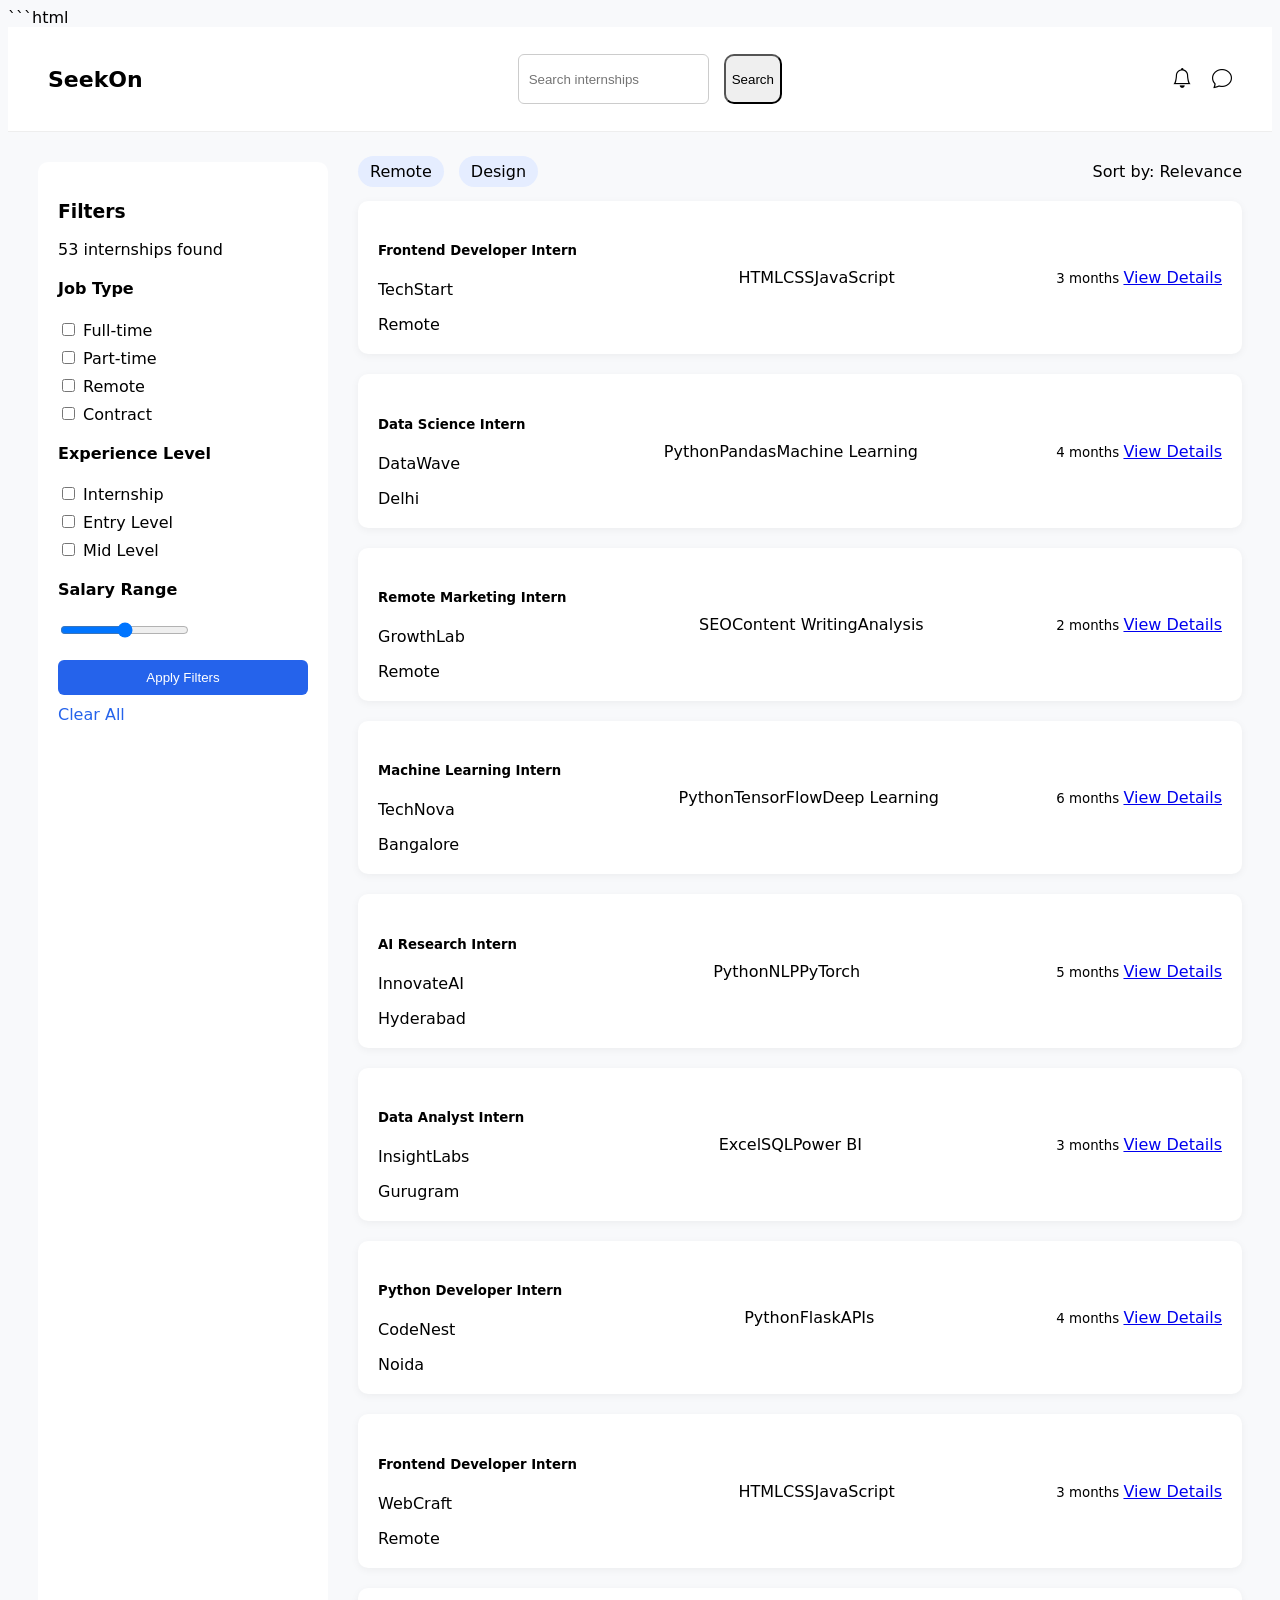
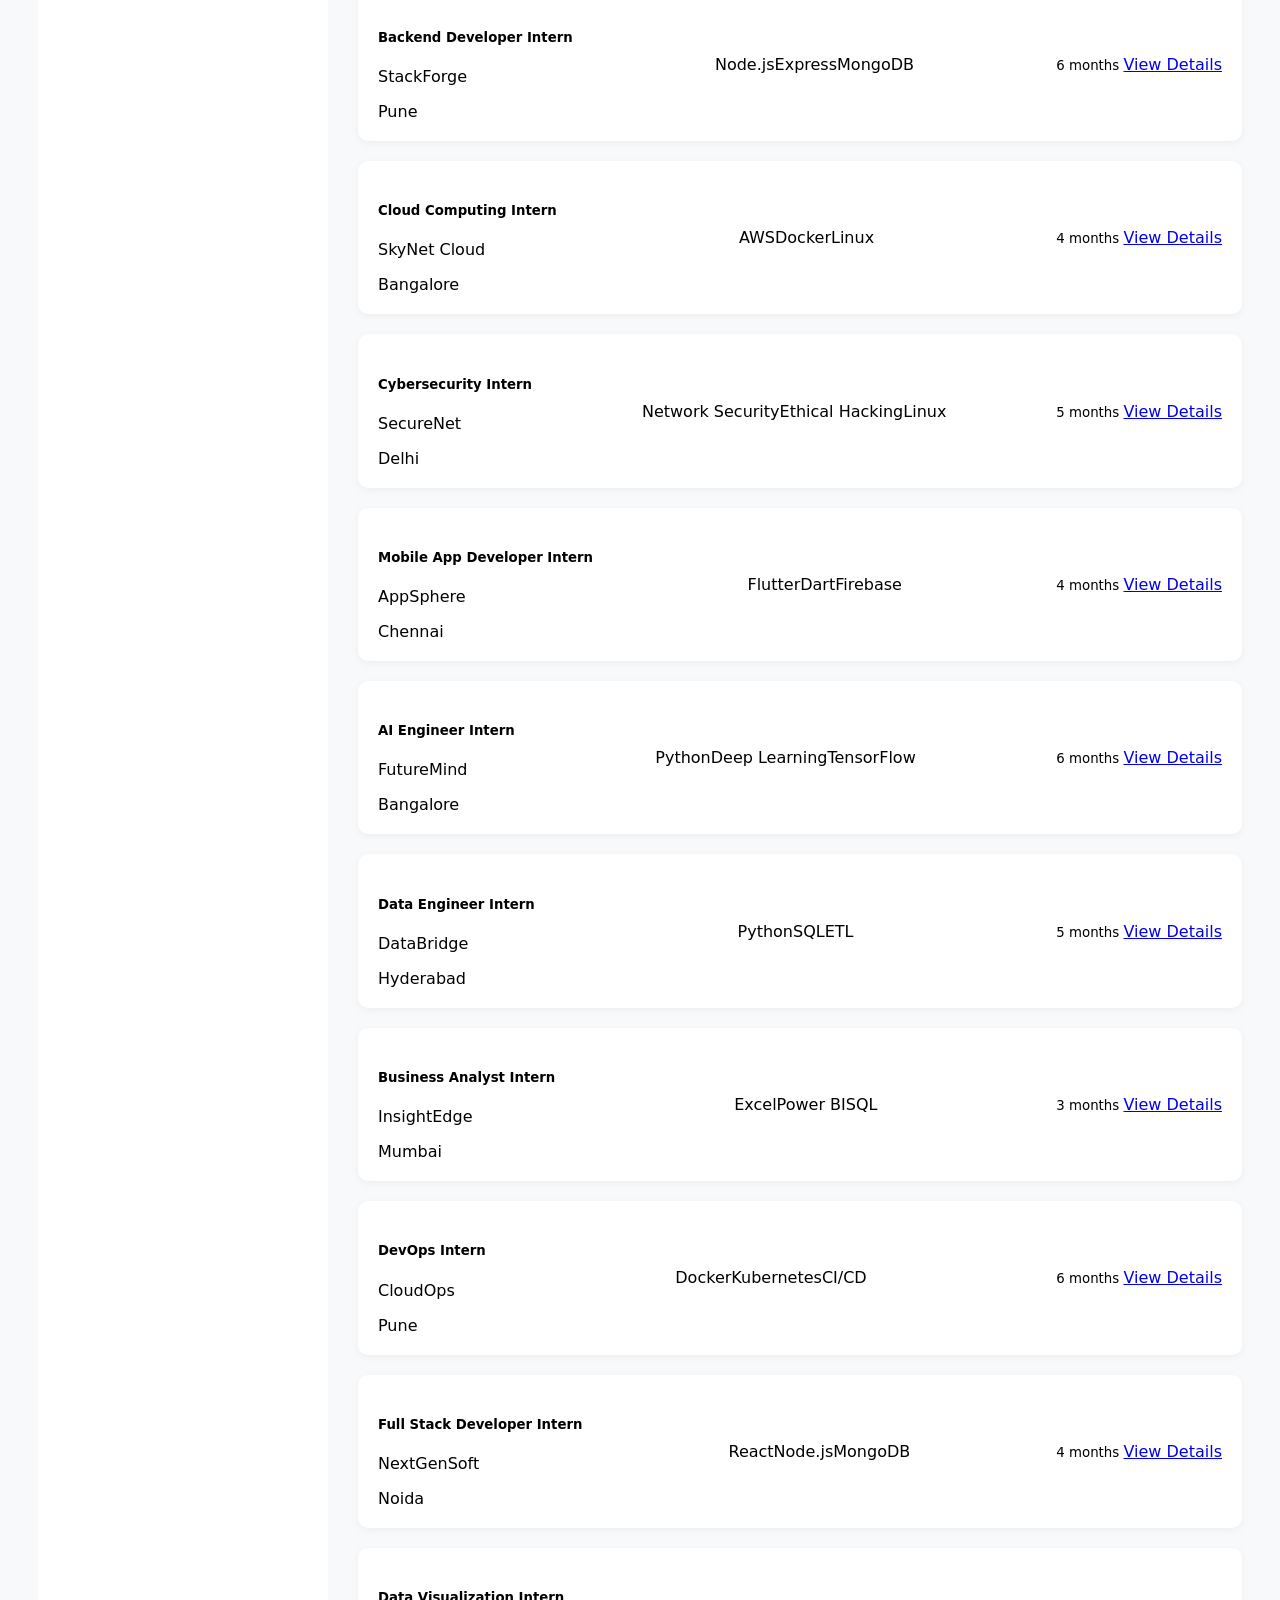
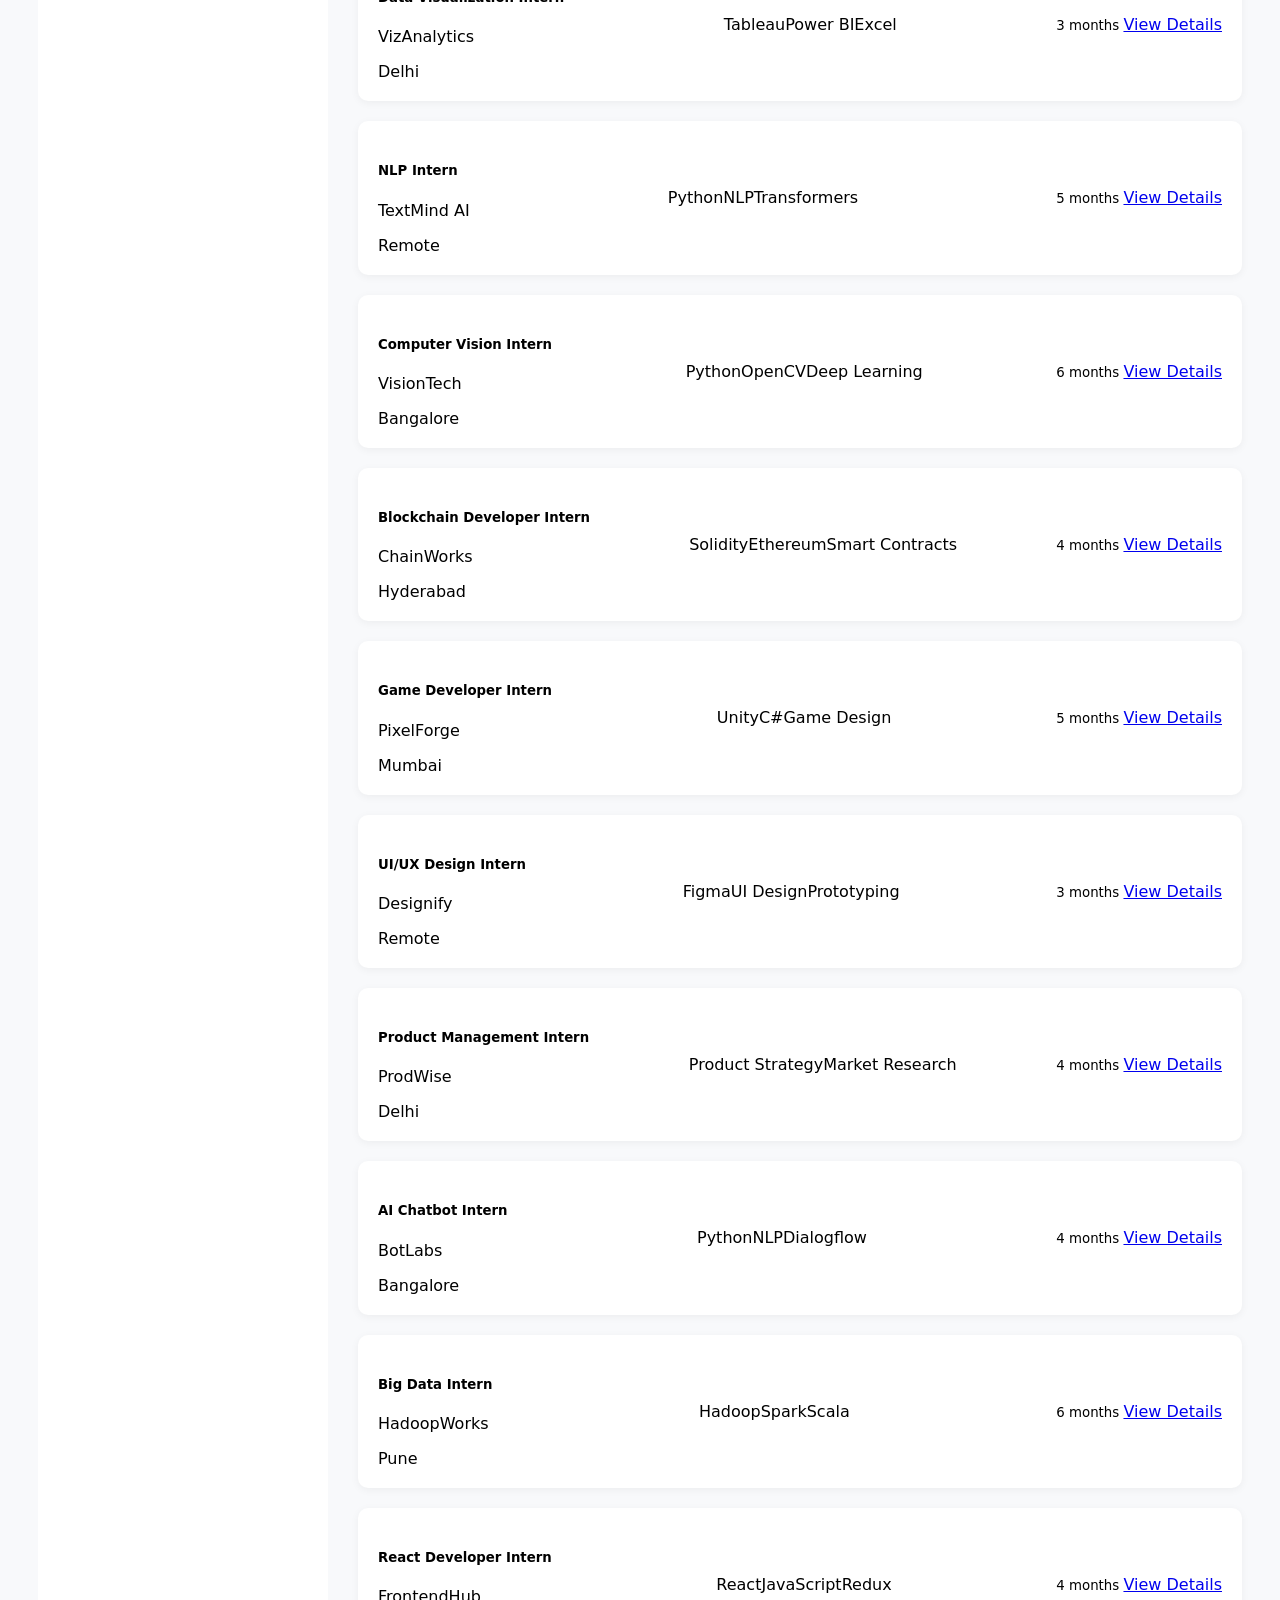
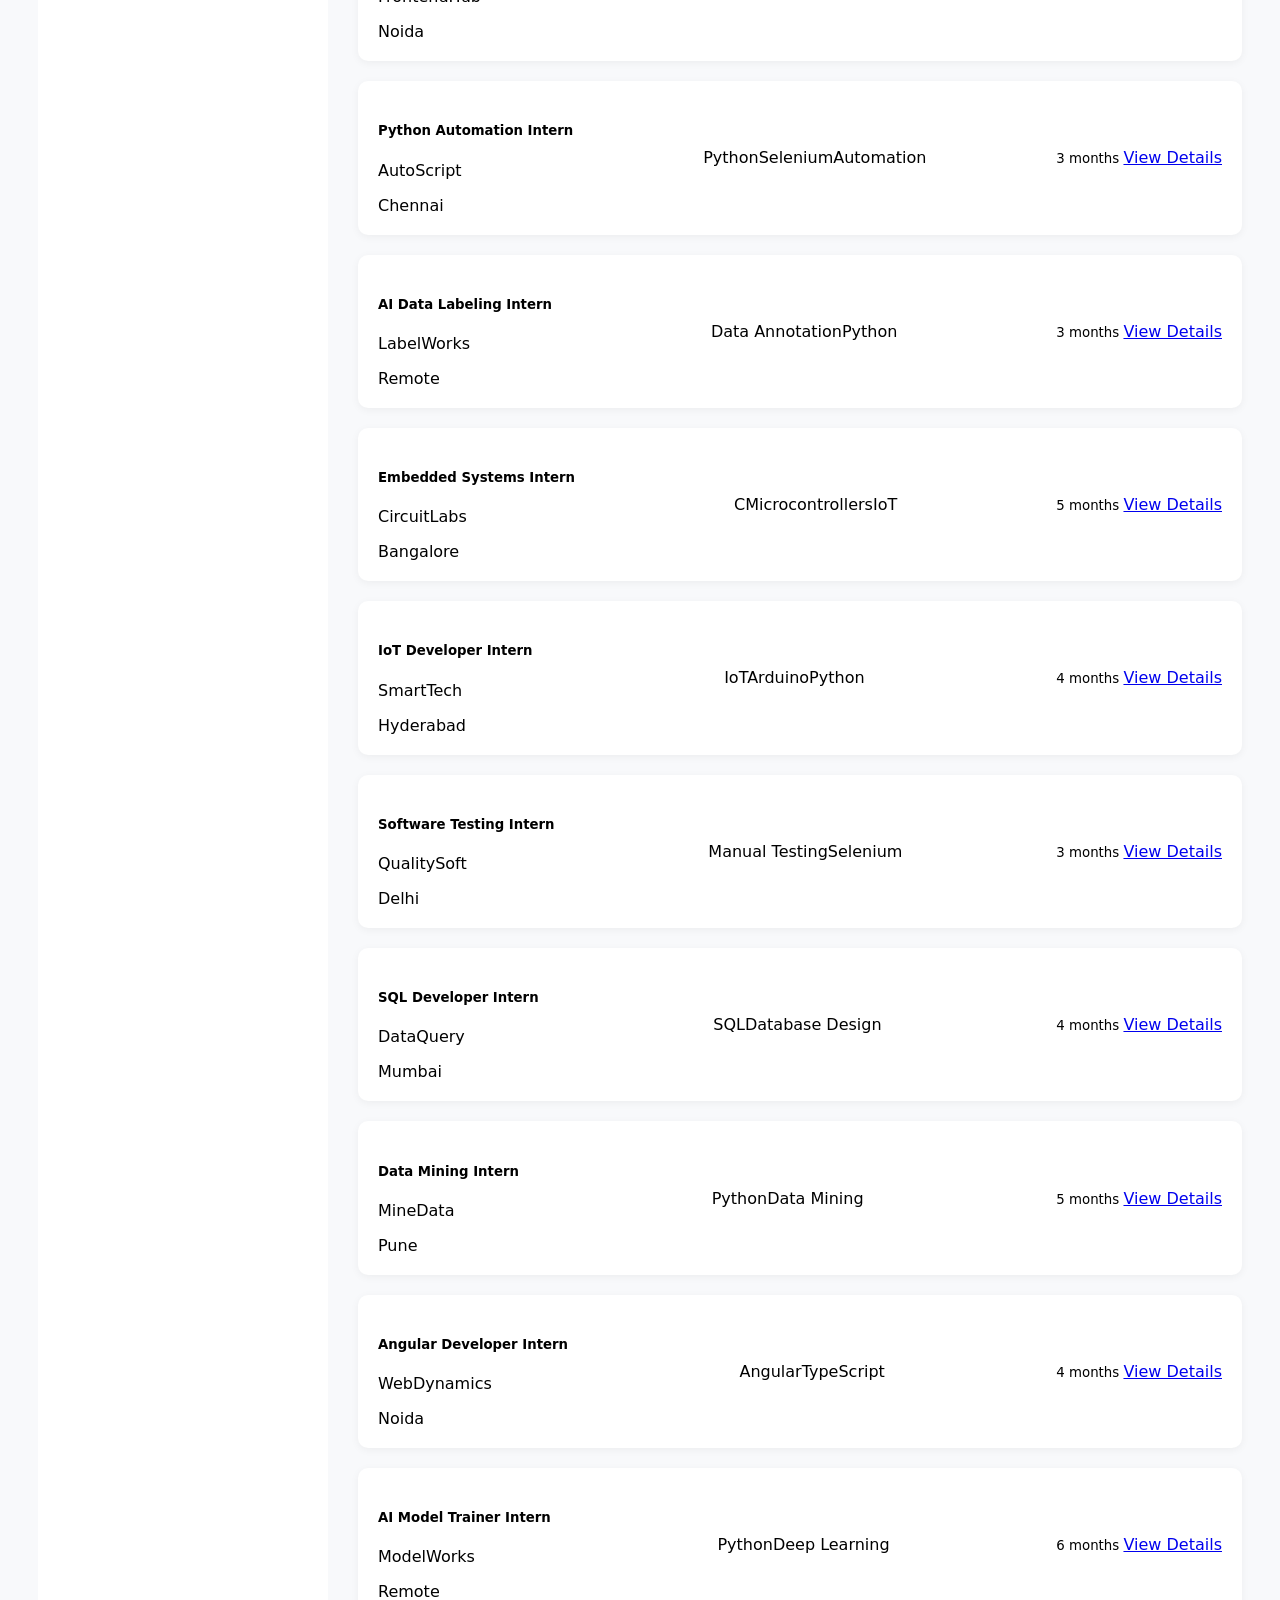
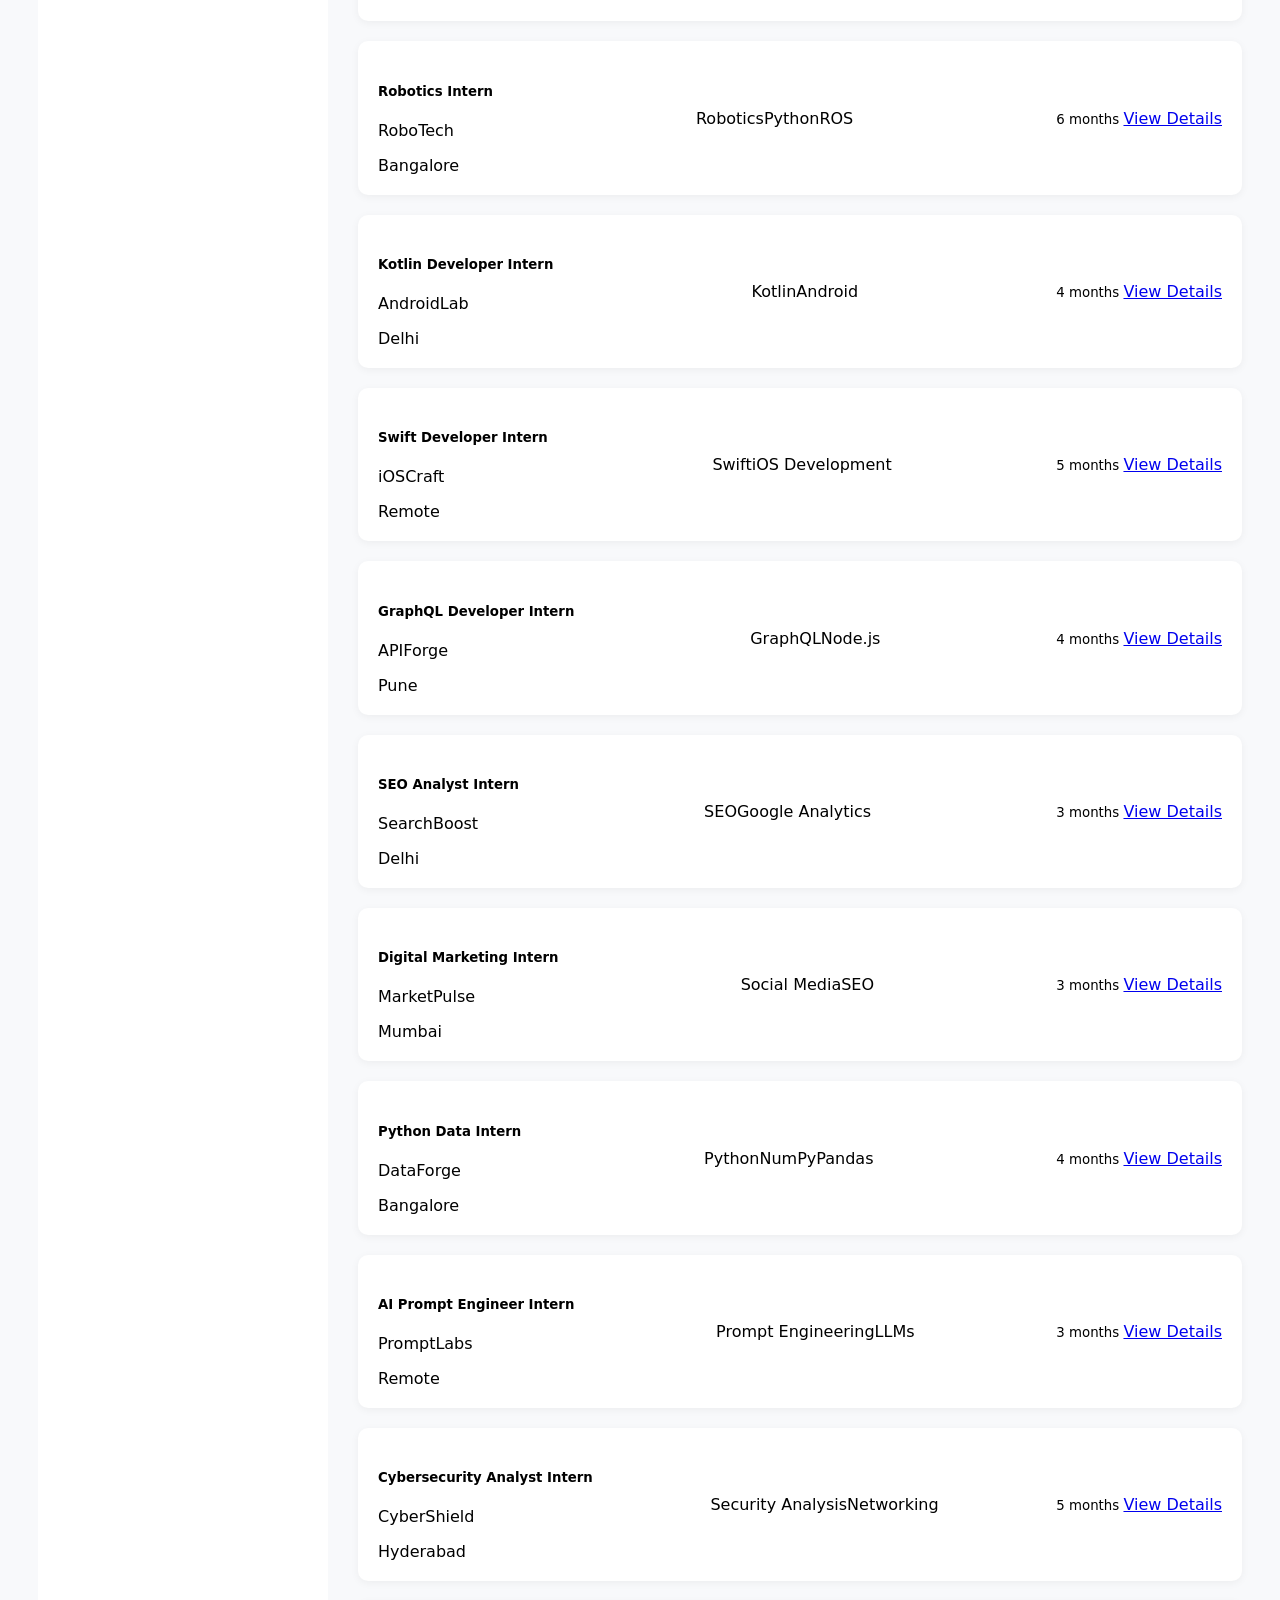
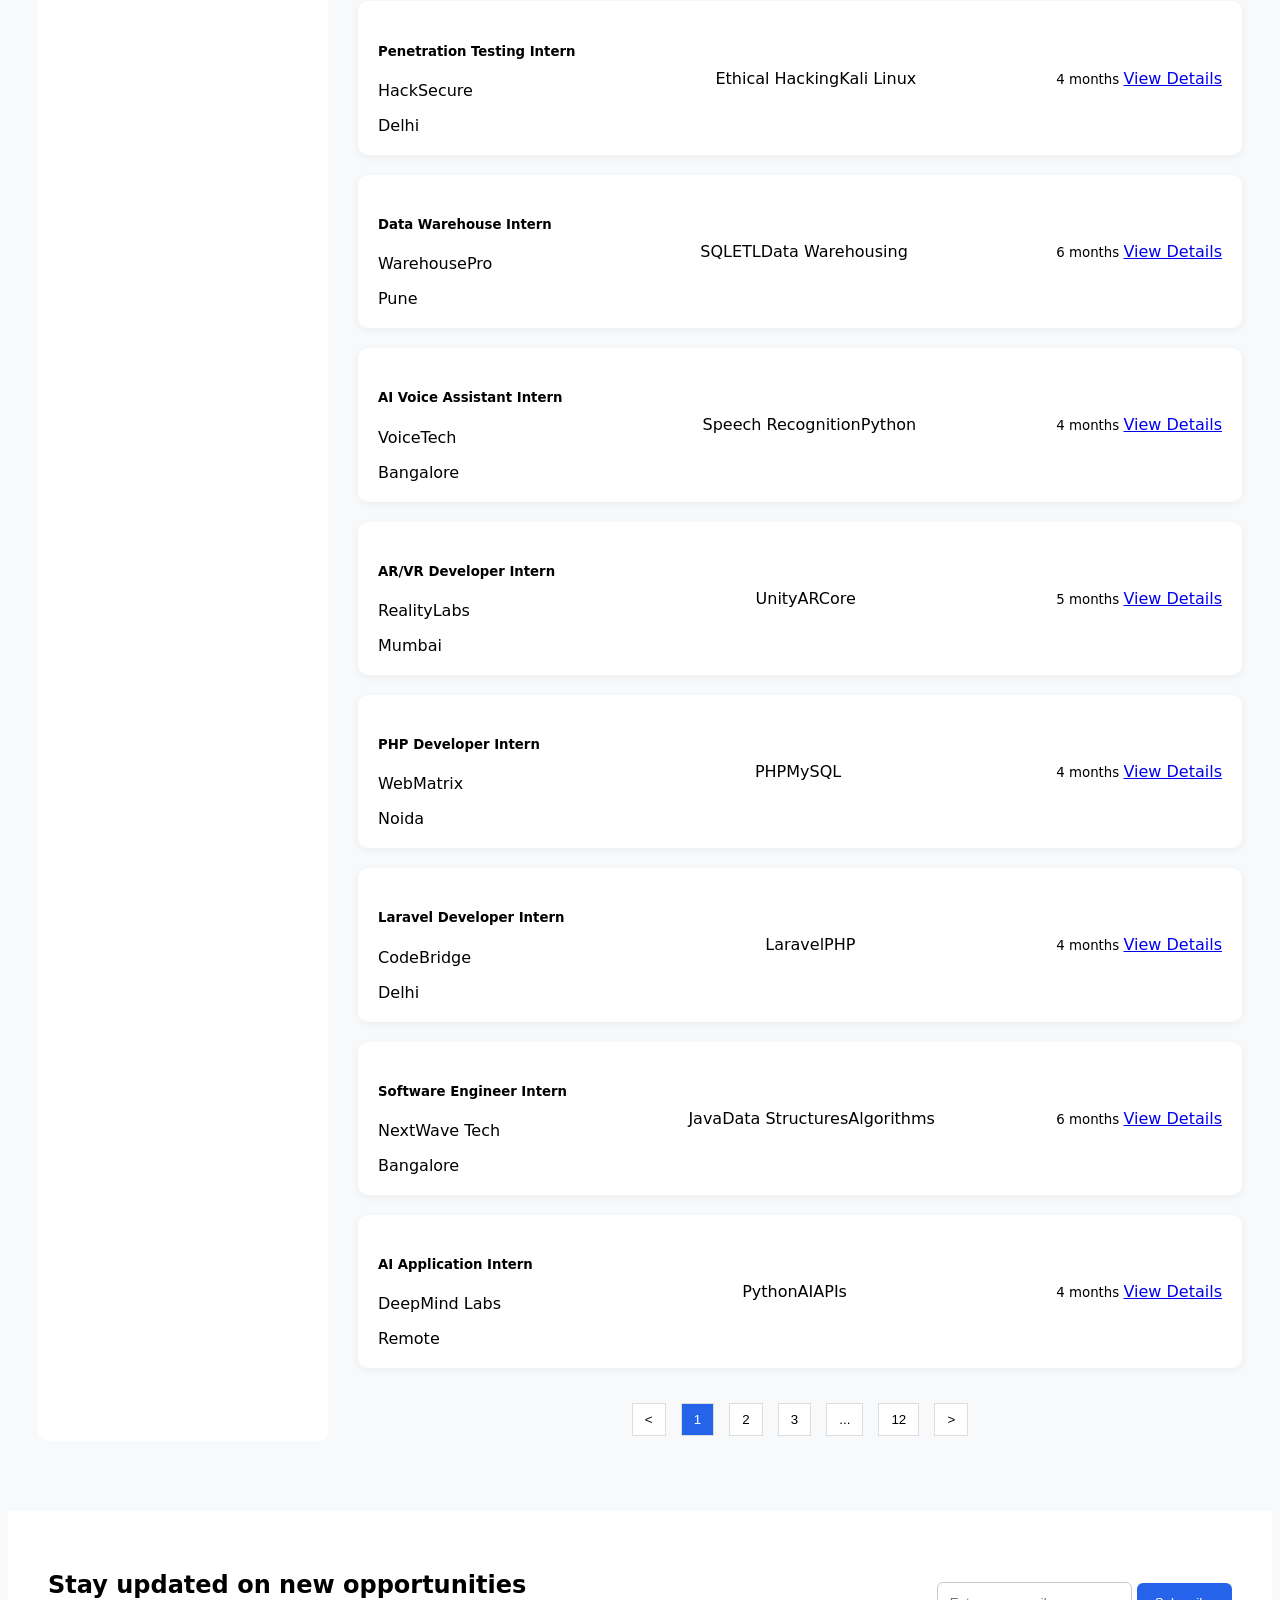
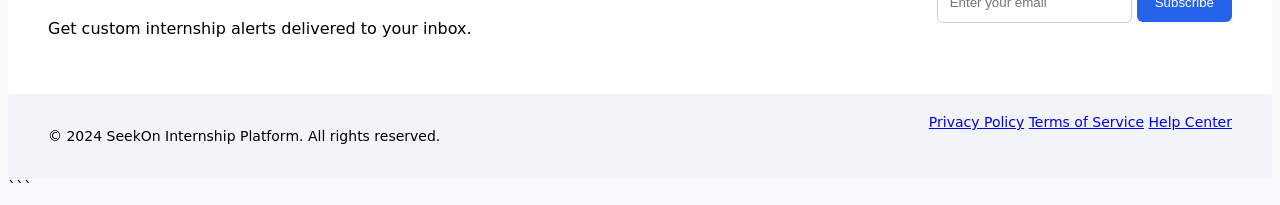
==== explore-internships.html @ 71d5d776 "update updated" ====
```html
<!DOCTYPE html>
<html lang="en">

<head>

<meta charset="UTF-8">
<meta name="viewport" content="width=device-width, initial-scale=1.0">

<title>Explore Internships | SeekOn</title>

<link rel="stylesheet" href="css/style.css">

<link href="https://cdn.jsdelivr.net/npm/bootstrap-icons/font/bootstrap-icons.css" rel="stylesheet">

</head>


<body>


<!-- NAVBAR -->

<header class="navbar">

<div class="logo">
SeekOn
</div>

<div class="search-bar">

<input id="searchInput" type="text" placeholder="Search internships">

<button id="searchBtn">Search</button>

</div>

<div class="nav-icons">

<i class="bi bi-bell"></i>
<i class="bi bi-chat"></i>

</div>

</header>



<!-- MAIN LAYOUT -->

<section class="main-container">


<!-- LEFT FILTERS -->

<aside class="filters">

<h3>Filters</h3>

<p id="resultCount">0 internships found</p>


<h4>Job Type</h4>

<label><input type="checkbox"> Full-time</label>
<label><input type="checkbox"> Part-time</label>
<label><input type="checkbox"> Remote</label>
<label><input type="checkbox"> Contract</label>


<h4>Experience Level</h4>

<label><input type="checkbox"> Internship</label>
<label><input type="checkbox"> Entry Level</label>
<label><input type="checkbox"> Mid Level</label>


<h4>Salary Range</h4>

<input type="range">

<button class="apply-filter">Apply Filters</button>

<p class="clear">Clear All</p>

</aside>



<!-- RIGHT CONTENT -->

<div class="results-section">


<!-- SORT BAR -->

<div class="sort-bar">

<div>

<span class="tag">Remote</span>
<span class="tag">Design</span>

</div>

<div class="sort">

Sort by: Relevance

</div>

</div>



<!-- INTERNSHIP CARDS WILL RENDER HERE -->

<div id="internshipContainer" class="row g-3">

<!-- JS will insert internship cards here -->

</div>



<!-- PAGINATION -->

<div class="pagination">

<button><</button>

<button class="active">1</button>
<button>2</button>
<button>3</button>

<button>...</button>

<button>12</button>

<button>></button>

</div>


</div>

</section>



<!-- SUBSCRIBE SECTION -->

<section class="subscribe">

<div class="subscribe-text">

<h2>Stay updated on new opportunities</h2>

<p>Get custom internship alerts delivered to your inbox.</p>

</div>

<div class="subscribe-form">

<input type="email" placeholder="Enter your email">

<button>Subscribe</button>

</div>

</section>



<!-- FOOTER -->

<footer>

<p>© 2024 SeekOn Internship Platform. All rights reserved.</p>

<div class="footer-links">

<a href="#">Privacy Policy</a>
<a href="#">Terms of Service</a>
<a href="#">Help Center</a>

</div>

</footer>



<script src="js/app.js"></script>

</body>
</html>
```
---- css/style.css ----
/* GLOBAL */

body{
font-family: system-ui, sans-serif;
background:#f8f9fb;
}

.brand-icon{
background:#2563eb;
color:white;
padding:8px;
border-radius:8px;
}

/* HERO */

.hero{
background:#f8f9fc;
border-bottom:1px solid #eee;
}

.hero .badge{
padding:8px 14px;
font-size:14px;
cursor:pointer;
}

.hero .badge:hover{
background:#0d6efd;
color:white;
}

/* SEARCH BAR */

.search-bar{
background:white;
padding:12px;
border-radius:12px;
}
.search-bar input {
  height: 50px;
  border-radius: 10px;
}

.search-bar button {
  height: 50px;
  border-radius: 10px;
}

/* TAGS */

.tags .badge{
margin:5px;
padding:8px 12px;
font-weight:500;
}
.tag {
cursor: pointer;
transition: 0.2s;
}

.tag:hover {
transform: scale(1.05);
}
/* COMPANY ROW */

.company-row div{
font-weight:600;
opacity:0.7;
}

/* INTERNSHIP CARDS */
.internship-card{
border-radius:12px;
transition:all 0.25s ease;
cursor:pointer;
}

.internship-card:hover{
transform:translateY(-5px);
box-shadow:0 10px 25px rgba(0,0,0,0.08);
}

.tags .badge{
font-size:11px;
}
/* CTA */

.cta-box{
background:linear-gradient(135deg,#2563eb,#1e40af);
border-radius:20px;
}

/* FOOTER */

.footer{
background:white;
}

/* RESPONSIVE */

@media (max-width:768px){

.hero-title{
font-size:36px;
}

}

/* WHY CHOOSE US */

.why-choose-us {
padding: 60px 0;
background: white;
text-align: center;
}

.why-choose-us h2 {
font-size: 36px;
font-weight: 700;
margin-bottom: 40px;
color: #333;
}

.features-grid {
display: grid;
grid-template-columns: repeat(auto-fit, minmax(250px, 1fr));
gap: 30px;
max-width: 1200px;
margin: 0 auto;
padding: 0 20px;
}

.feature-card {
background: #f8f9fb;
padding: 30px 20px;
border-radius: 12px;
box-shadow: 0 5px 15px rgba(0,0,0,0.1);
transition: transform 0.3s ease;
text-align: center;
}

.feature-card:hover {
transform: translateY(-5px);
}

.feature-card i {
font-size: 48px;
color: #2563eb;
margin-bottom: 20px;
display: block;
}

.feature-card h3 {
font-size: 20px;
font-weight: 600;
margin-bottom: 15px;
color: #333;
}

.feature-card p {
color: #666;
line-height: 1.6;
}

@media (max-width: 768px) {
.features-grid {
grid-template-columns: 1fr;
gap: 20px;
}
}

/* COURSES SECTION */

.main-content {
padding: 60px 0;
background: #f8f9fb;
}

.section-title {
font-size: 36px;
font-weight: 700;
text-align: center;
margin-bottom: 10px;
color: #333;
}

.section-subtitle {
text-align: center;
color: #666;
margin-bottom: 40px;
font-size: 18px;
}

.courses-grid {
display: grid;
grid-template-columns: repeat(auto-fit, minmax(300px, 1fr));
gap: 30px;
max-width: 1200px;
margin: 0 auto;
padding: 0 20px;
}

.course-card {
background: white;
border-radius: 12px;
padding: 30px;
box-shadow: 0 5px 15px rgba(0,0,0,0.1);
transition: transform 0.3s ease, box-shadow 0.3s ease;
text-align: center;
}

.course-card:hover {
transform: translateY(-5px);
box-shadow: 0 10px 25px rgba(0,0,0,0.15);
}

.card-header {
display: flex;
justify-content: space-between;
align-items: center;
margin-bottom: 15px;
}

.card-header h3 {
font-size: 22px;
font-weight: 600;
margin: 0;
color: #333;
}

.rating {
display: flex;
align-items: center;
gap: 8px;
}

.stars {
font-size: 16px;
}

.score {
font-weight: 600;
color: #2563eb;
}

.institute-count {
color: #666;
font-size: 14px;
margin-bottom: 10px;
}

.course-description {
color: #666;
line-height: 1.6;
margin-bottom: 20px;
}

.find-btn {
display: inline-block;
background: #2563eb;
color: white;
padding: 12px 24px;
border-radius: 8px;
text-decoration: none;
font-weight: 500;
transition: background 0.3s ease;
}

.find-btn:hover {
background: #1e40af;
color: white;
text-decoration: none;
}

@media (max-width: 768px) {
.courses-grid {
grid-template-columns: 1fr;
gap: 20px;
}

.section-title {
font-size: 28px;
}

.section-subtitle {
font-size: 16px;
}
}
.internship-list-card{
border-radius:12px;
border:1px solid #e5e7eb;
transition:all 0.25s ease;
background:white;
}

.internship-list-card:hover{
transform:translateY(-4px);
box-shadow:0 10px 25px rgba(0,0,0,0.08);
}

.tags span{
font-size:12px;
padding:6px 10px;
border-radius:20px;
}
.card{
transition:all 0.25s ease;

body{
font-family:Arial, sans-serif;
background:#f6f7fb;
margin:0;
}
}
/* NAVBAR */

.navbar{
display:flex;
justify-content:space-between;
align-items:center;
padding:15px 40px;
background:white;
border-bottom:1px solid #eee;
}

.logo{
font-size:22px;
font-weight:bold;
}

.search-bar input{
padding:10px;
margin-right:10px;
border-radius:6px;
border:1px solid #ccc;
}

.nav-icons i{
font-size:20px;
margin-left:15px;
cursor:pointer;
}


/* MAIN LAYOUT */

.main-container{
display:flex;
padding:30px;
gap:30px;
}


/* FILTERS */

.filters{
width:250px;
background:white;
padding:20px;
border-radius:10px;
}

.filters h4{
margin-top:20px;
}

.filters label{
display:block;
margin:8px 0;
}

.apply-filter{
margin-top:20px;
width:100%;
padding:10px;
background:#2563eb;
color:white;
border:none;
border-radius:6px;
}

.clear{
margin-top:10px;
color:#2563eb;
cursor:pointer;
}


/* RESULTS */

.results-section{
flex:1;
}

.sort-bar{
display:flex;
justify-content:space-between;
margin-bottom:20px;
}

.tag{
background:#e5edff;
padding:6px 12px;
border-radius:20px;
margin-right:10px;
}


/* INTERNSHIP CARD */

.internship-card{
background:white;
padding:20px;
border-radius:10px;
margin-bottom:20px;
display:flex;
justify-content:space-between;
align-items:center;
box-shadow:0 2px 8px rgba(0,0,0,0.05);
}

.internship-info h3{
margin:0;
}

.company{
color:#666;
margin:5px 0;
}

.meta span{
margin-right:10px;
background:#f1f5f9;
padding:5px 10px;
border-radius:5px;
font-size:12px;
}

.view-btn{
background:#2563eb;
color:white;
border:none;
padding:10px 15px;
border-radius:6px;
cursor:pointer;
}


/* PAGINATION */

.pagination{
text-align:center;
margin-top:30px;
}

.pagination button{
margin:5px;
padding:8px 12px;
border:1px solid #ddd;
background:white;
cursor:pointer;
}

.pagination .active{
background:#2563eb;
color:white;
}


/* SUBSCRIBE */

.subscribe{
display:flex;
justify-content:space-between;
align-items:center;
padding:40px;
background:#fff;
margin-top:40px;
}

.subscribe input{
padding:12px;
border:1px solid #ccc;
border-radius:6px;
}

.subscribe button{
padding:12px 18px;
background:#2563eb;
color:white;
border:none;
border-radius:6px;
}


/* FOOTER */

footer{
display:flex;
justify-content:space-between;
padding:20px 40px;
background:#f1f5f9;
font-size:14px;
}
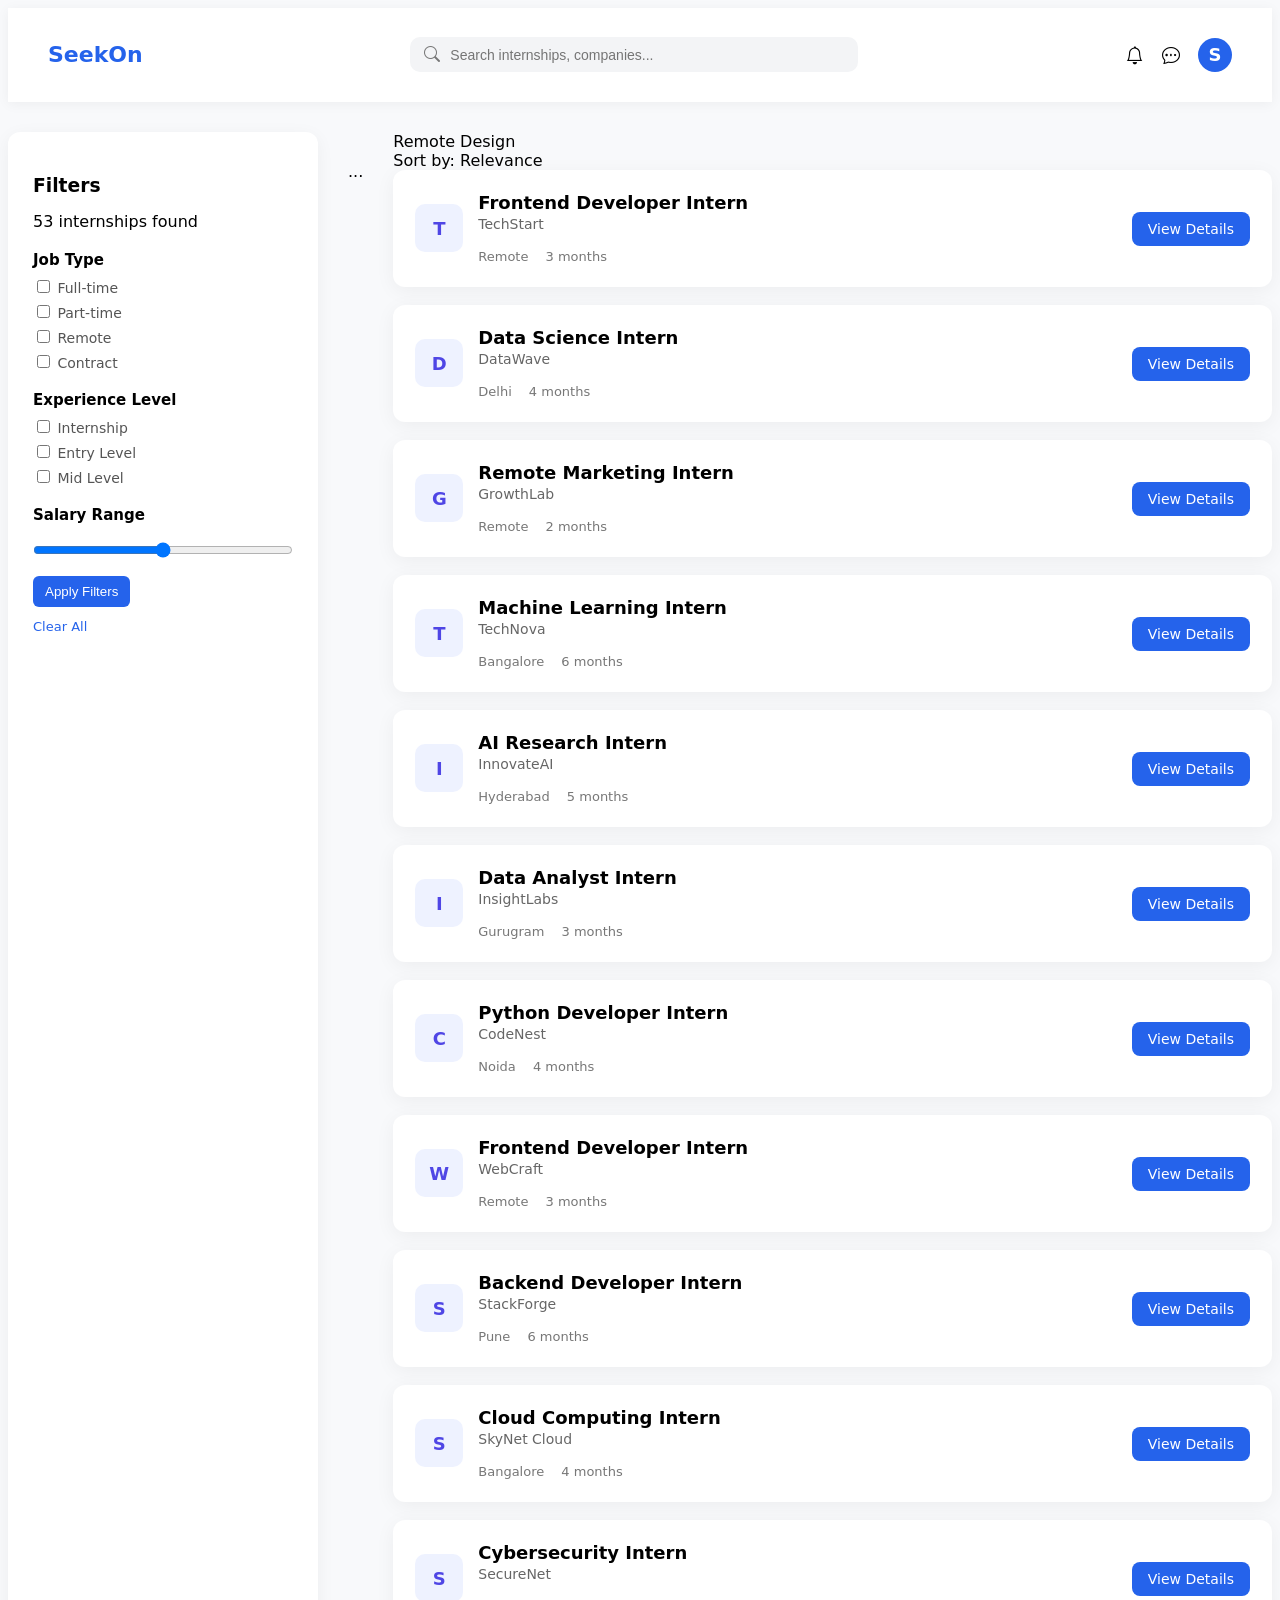
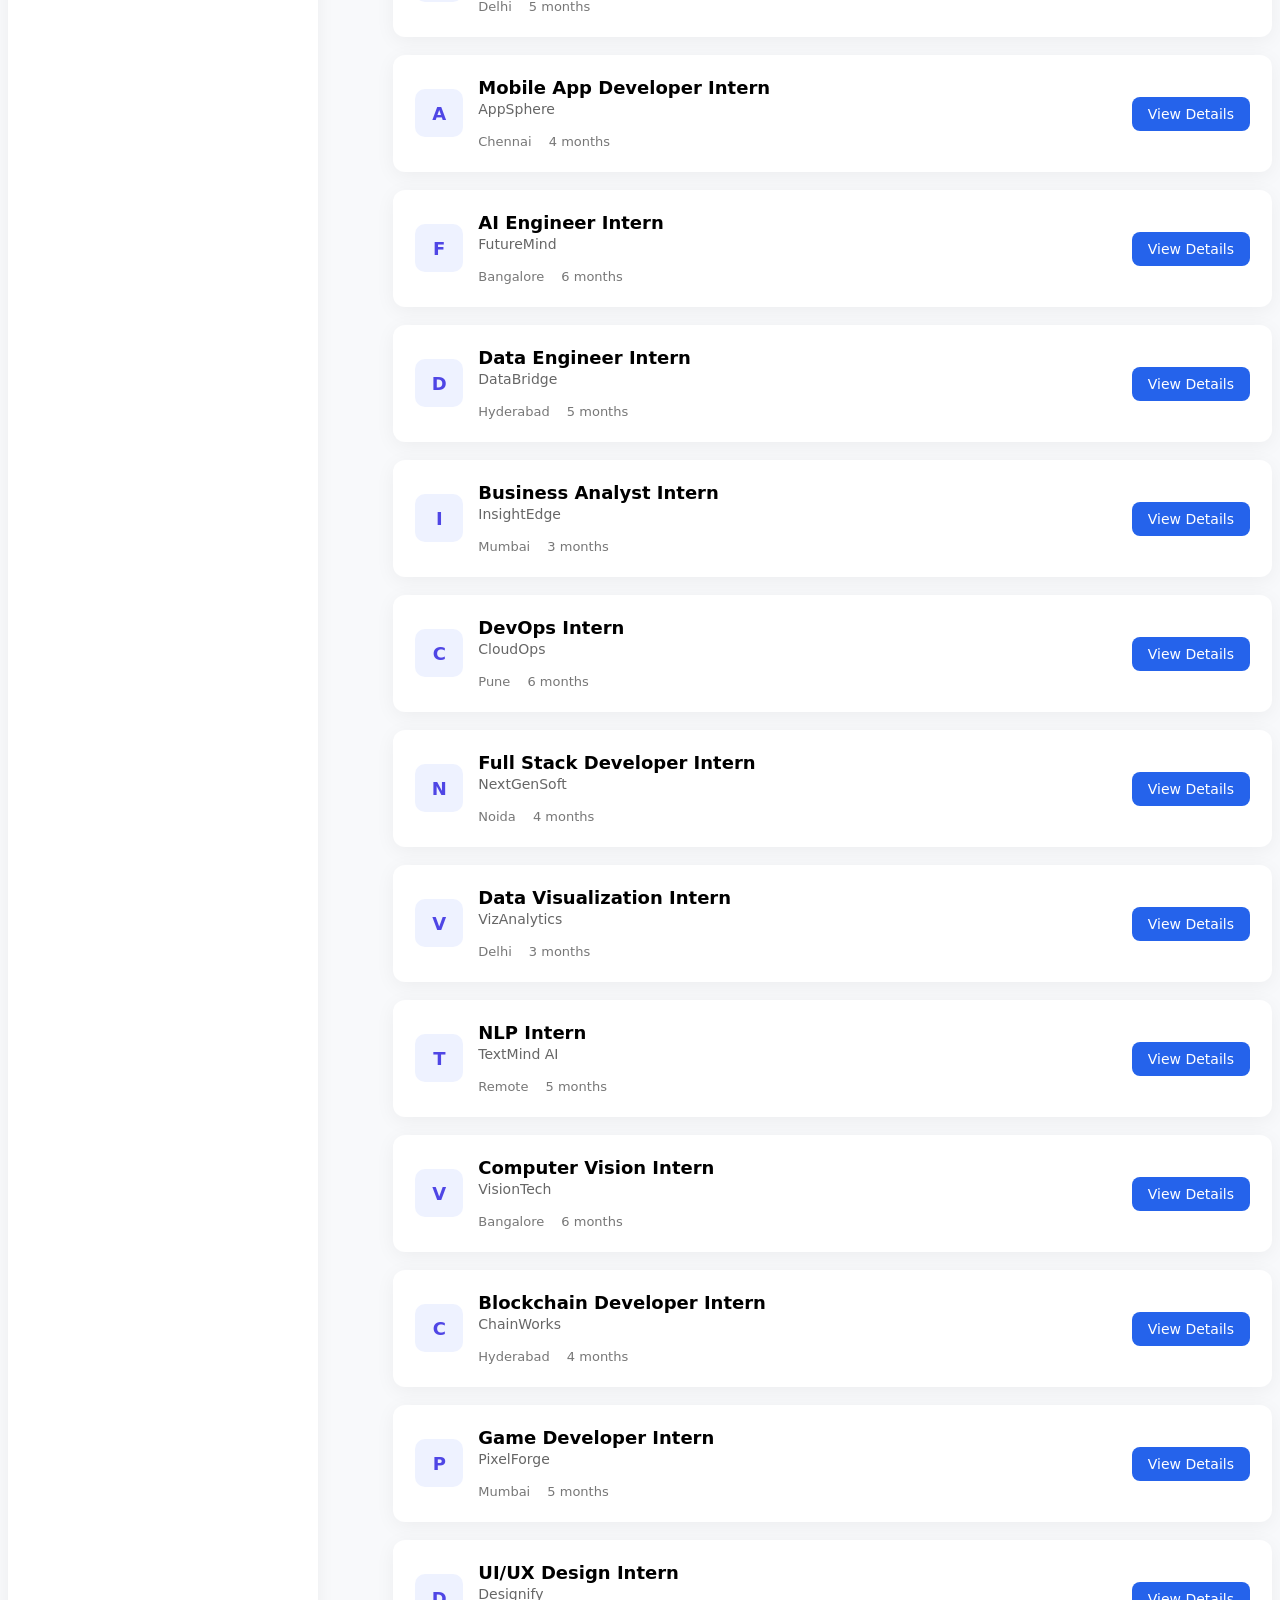
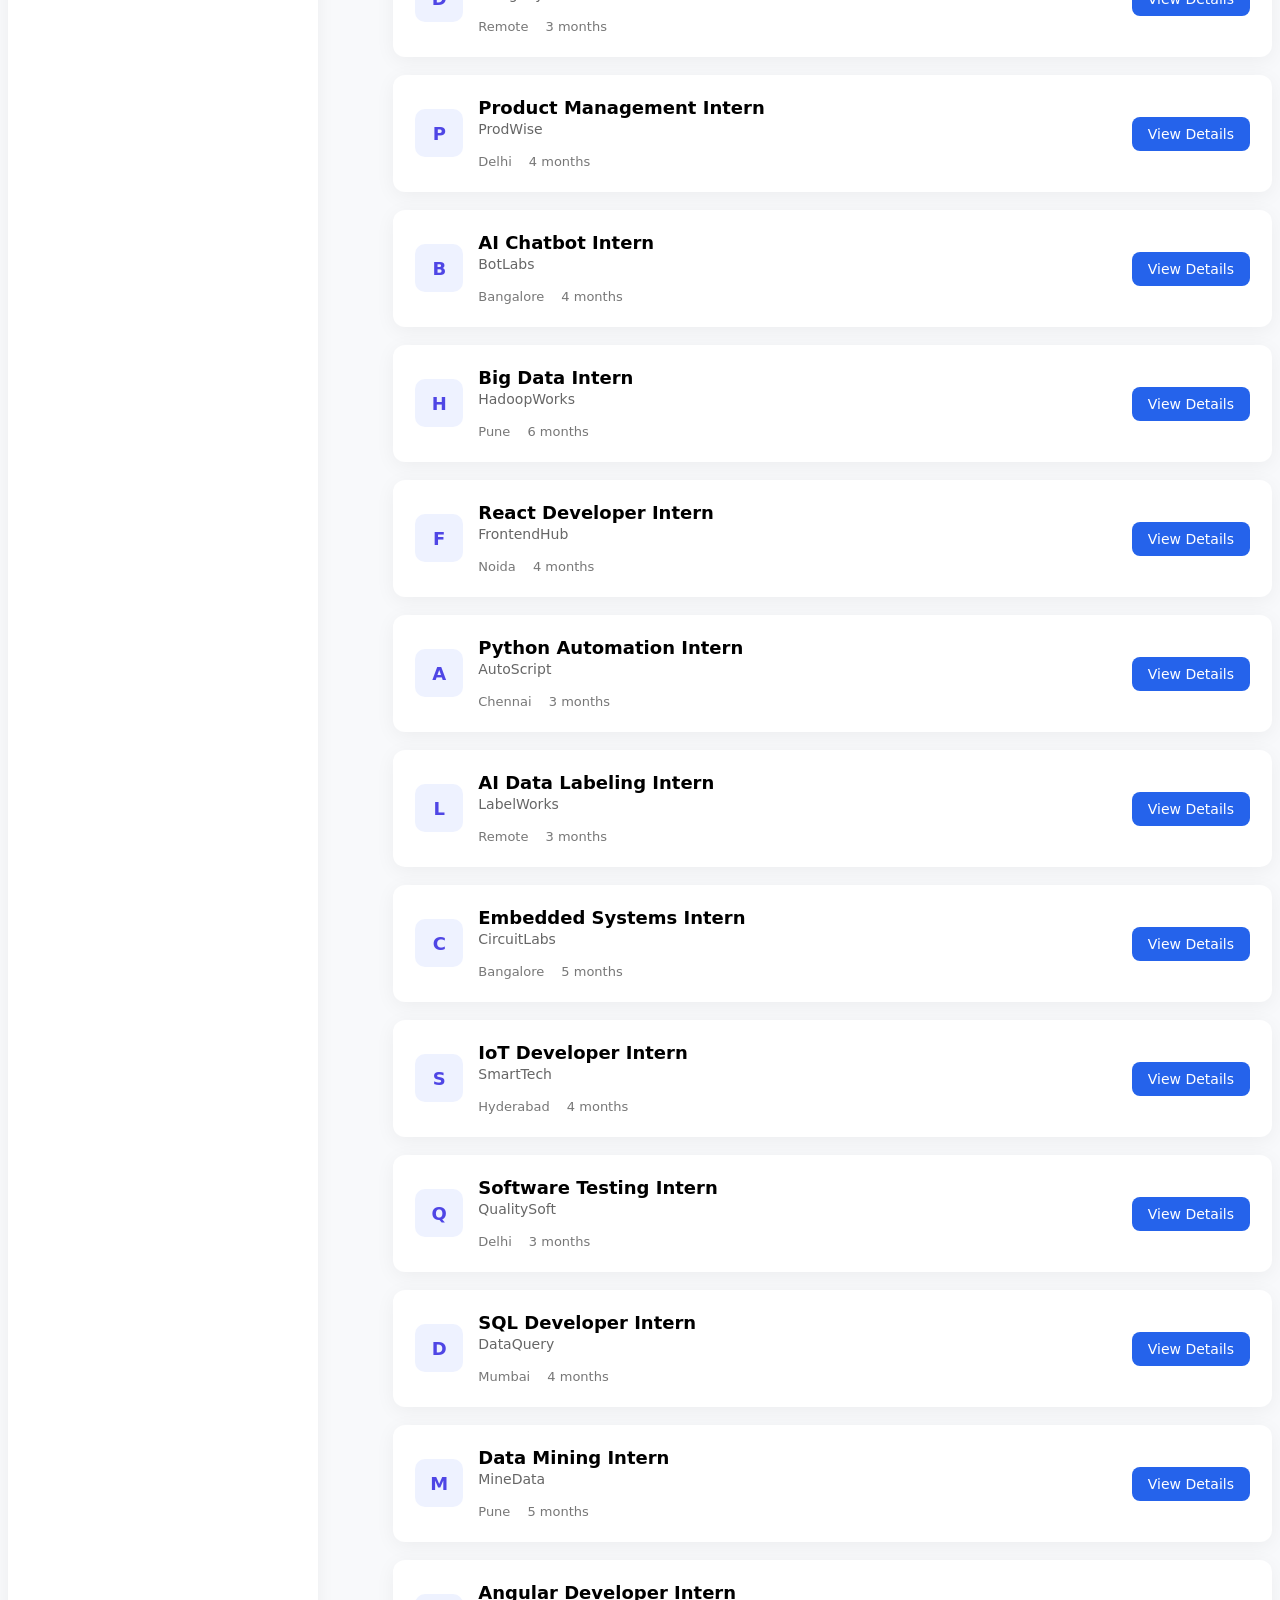
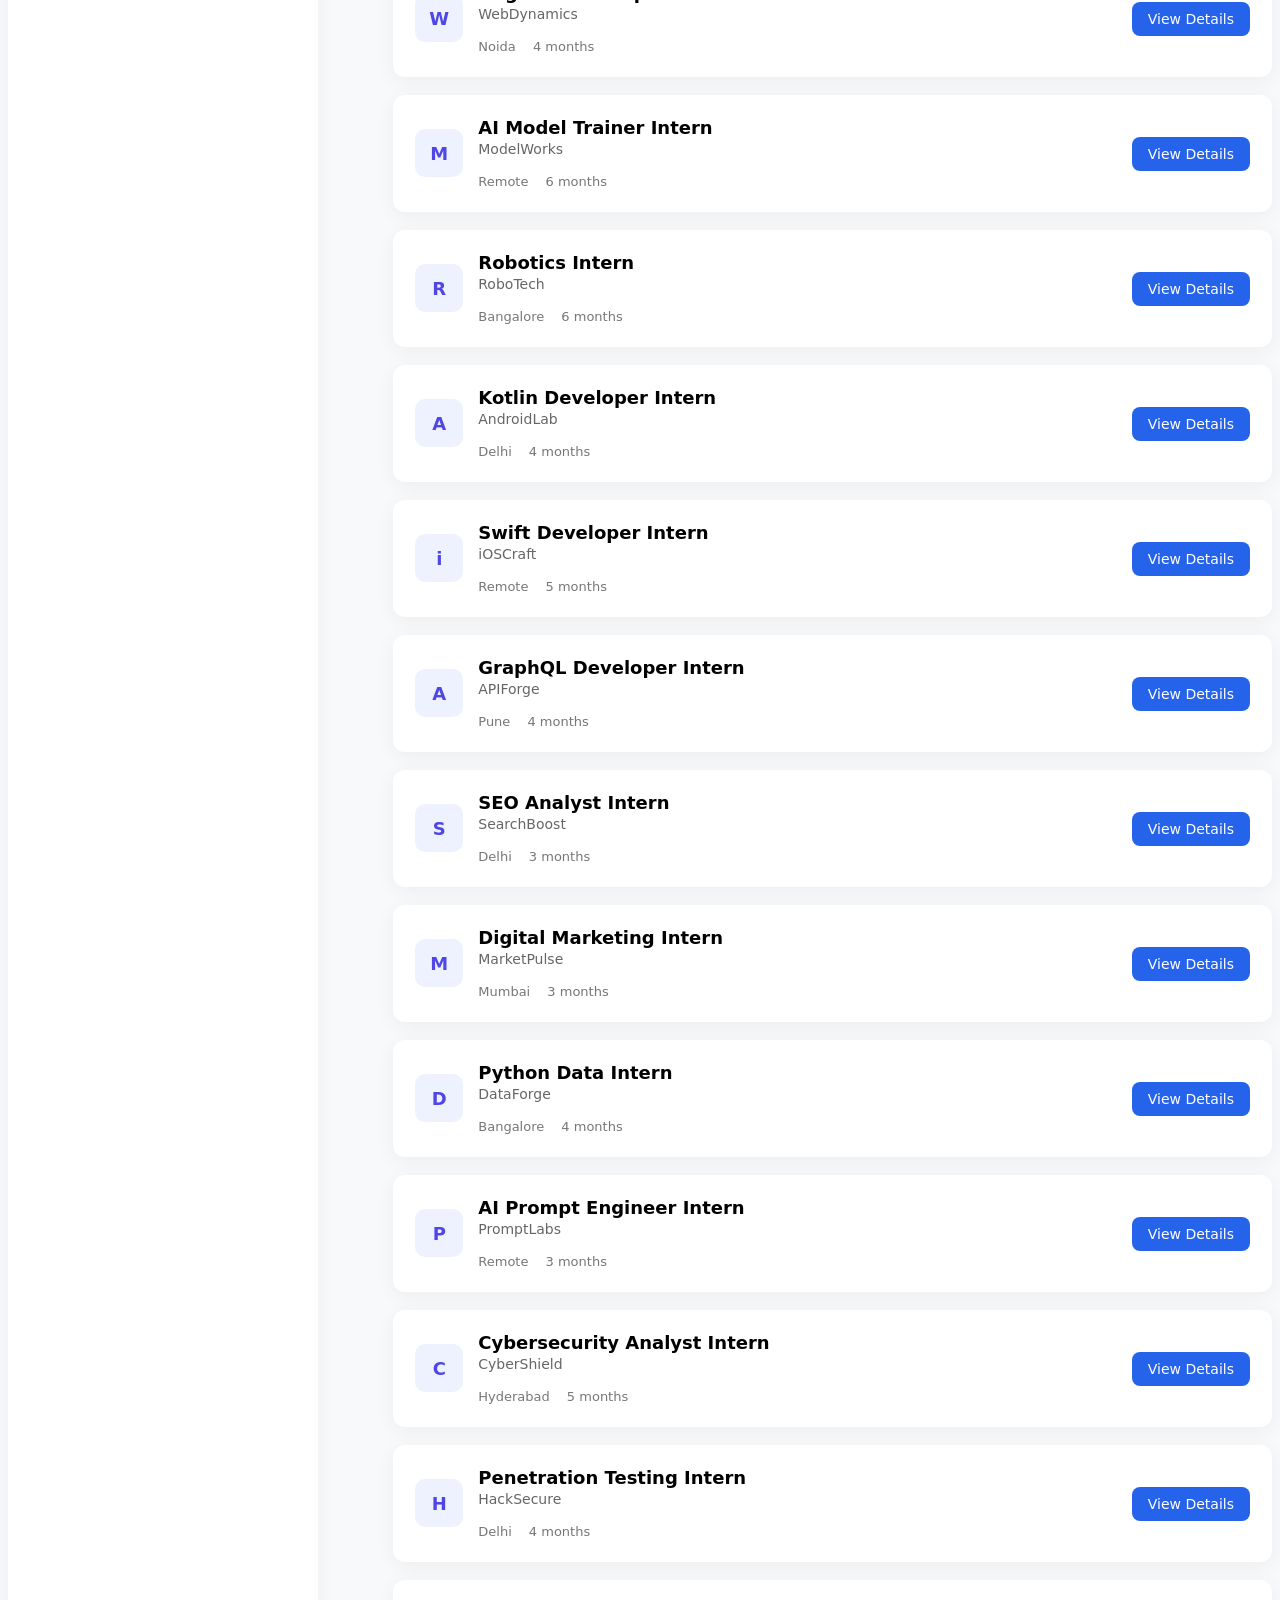
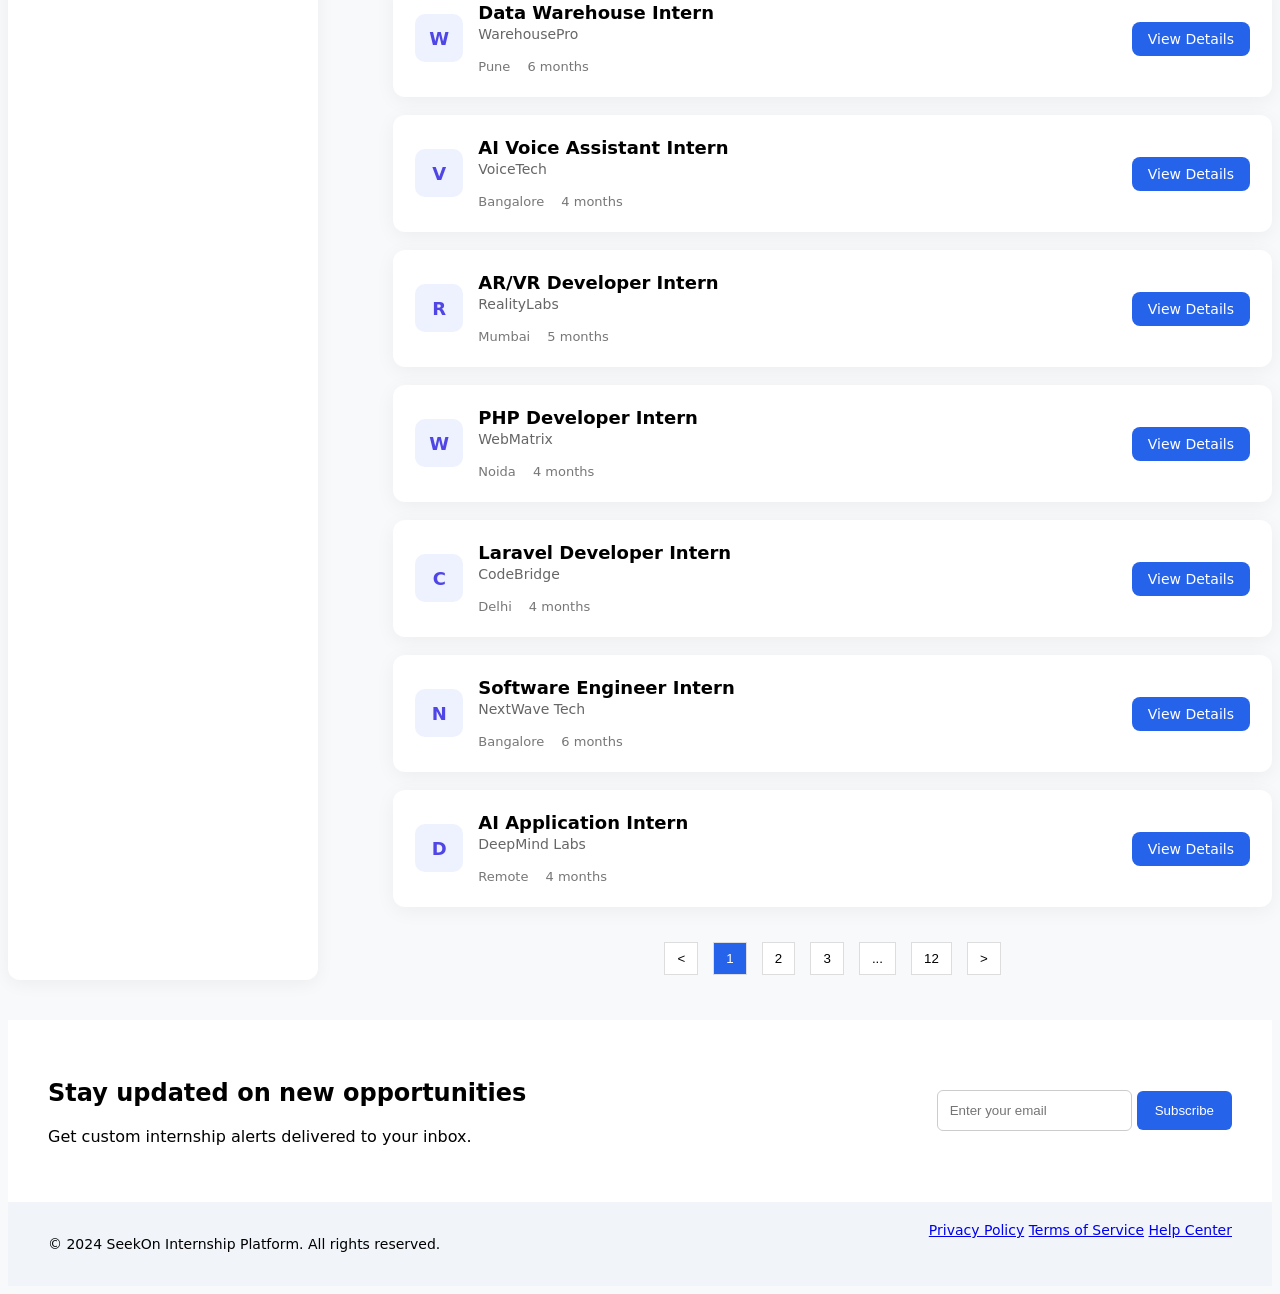
==== commit 31b50a36: "improving the html improved the layout and the front of the internship page" ====
--- a/explore-internships.html
+++ b/explore-internships.html
@@ -1,4 +1,3 @@
-```html
 <!DOCTYPE html>
 <html lang="en">
 
@@ -21,31 +20,44 @@
 
 <!-- NAVBAR -->
 
+
 <header class="navbar">
 
-<div class="logo">
-SeekOn
-</div>
-
-<div class="search-bar">
-
-<input id="searchInput" type="text" placeholder="Search internships">
-
-<button id="searchBtn">Search</button>
-
-</div>
-
-<div class="nav-icons">
+<div class="nav-left">
+<h2 class="logo">SeekOn</h2>
+</div>
+
+
+<div class="nav-center">
+
+<div class="search-box">
+
+<i class="bi bi-search"></i>
+
+<input 
+type="text" 
+placeholder="Search internships, companies..."
+id="searchInput"
+>
+
+</div>
+
+</div>
+
+
+<div class="nav-right">
 
 <i class="bi bi-bell"></i>
-<i class="bi bi-chat"></i>
+
+<i class="bi bi-chat-dots"></i>
+
+<div class="profile">
+S
+</div>
 
 </div>
 
 </header>
-
-
-
 <!-- MAIN LAYOUT -->
 
 <section class="main-container">
@@ -85,7 +97,13 @@
 
 </aside>
 
-
+<div class="page-container">
+
+<section class="main-container">
+...
+</section>
+
+</div>
 
 <!-- RIGHT CONTENT -->
 
@@ -194,4 +212,3 @@
 
 </body>
 </html>
-```
--- a/css/style.css
+++ b/css/style.css
@@ -315,137 +315,331 @@
 }
 /* NAVBAR */
 
+/* NAVBAR */
+
 .navbar{
-display:flex;
+
+display:flex;
+align-items:center;
 justify-content:space-between;
-align-items:center;
-padding:15px 40px;
+
+padding:16px 40px;
+
 background:white;
-border-bottom:1px solid #eee;
-}
+
+box-shadow:0 2px 12px rgba(0,0,0,0.05);
+
+position:sticky;
+top:0;
+z-index:100;
+
+}
+
+/* LOGO */
 
 .logo{
+
 font-size:22px;
-font-weight:bold;
-}
-
-.search-bar input{
-padding:10px;
-margin-right:10px;
-border-radius:6px;
-border:1px solid #ccc;
-}
-
-.nav-icons i{
-font-size:20px;
-margin-left:15px;
-cursor:pointer;
-}
-
-
-/* MAIN LAYOUT */
-
-.main-container{
-display:flex;
-padding:30px;
-gap:30px;
-}
-
-
-/* FILTERS */
-
-.filters{
-width:250px;
-background:white;
-padding:20px;
+font-weight:700;
+color:#2563eb;
+
+}
+
+/* SEARCH BAR */
+
+.nav-center{
+
+flex:1;
+display:flex;
+justify-content:center;
+
+}
+
+.search-box{
+
+display:flex;
+align-items:center;
+
+background:#f3f4f6;
+
+padding:8px 14px;
+
 border-radius:10px;
-}
-
-.filters h4{
-margin-top:20px;
-}
-
-.filters label{
-display:block;
-margin:8px 0;
-}
-
-.apply-filter{
-margin-top:20px;
+
+width:420px;
+
+}
+
+.search-box i{
+
+color:#777;
+margin-right:8px;
+
+}
+
+.search-box input{
+
+border:none;
+outline:none;
+
+background:transparent;
+
 width:100%;
-padding:10px;
+
+font-size:14px;
+
+}
+
+/* RIGHT SIDE */
+
+.nav-right{
+
+display:flex;
+align-items:center;
+gap:18px;
+
+font-size:18px;
+
+}
+
+.profile{
+
+width:34px;
+height:34px;
+
+border-radius:50%;
+
 background:#2563eb;
 color:white;
+
+display:flex;
+align-items:center;
+justify-content:center;
+
+font-weight:600;
+
+}
+
+/* MAIN LAYOUT */
+
+.main-container{
+
+display:flex;
+
+gap:30px;
+
+margin-top:30px;
+
+}
+
+/* SIDEBAR */
+
+.filters{
+
+width:260px;
+
+background:white;
+
+padding:25px;
+
+border-radius:12px;
+
+box-shadow:0 4px 18px rgba(0,0,0,0.05);
+
+}
+
+/* headings */
+
+.filters h3{
+
+margin-bottom:10px;
+
+}
+
+.filters h4{
+
+margin-top:20px;
+margin-bottom:8px;
+
+font-size:15px;
+
+}
+
+/* checkbox */
+
+.filters label{
+
+display:block;
+
+margin-bottom:6px;
+
+font-size:14px;
+
+color:#555;
+
+}
+
+/* range slider */
+
+.filters input[type="range"]{
+
+width:100%;
+margin:10px 0;
+
+}
+
+/* buttons */
+
+.apply-filter{
+
+margin-top:8px;
+
+background:#2563eb;
+color:white;
+
 border:none;
+
+padding:8px 12px;
+
 border-radius:6px;
+
+cursor:pointer;
+
 }
 
 .clear{
-margin-top:10px;
+
+margin-top:12px;
+
+font-size:13px;
+
 color:#2563eb;
+
 cursor:pointer;
-}
-
-
-/* RESULTS */
+
+}
+/* RESULTS AREA */
 
 .results-section{
 flex:1;
 }
 
-.sort-bar{
+/* JOB CARD */
+
+.job-card{
+
 display:flex;
 justify-content:space-between;
-margin-bottom:20px;
-}
-
-.tag{
-background:#e5edff;
-padding:6px 12px;
-border-radius:20px;
-margin-right:10px;
-}
-
-
-/* INTERNSHIP CARD */
-
-.internship-card{
+align-items:center;
+
 background:white;
-padding:20px;
+
+padding:22px;
+
+margin-bottom:18px;
+
+border-radius:12px;
+
+box-shadow:0 4px 20px rgba(0,0,0,0.05);
+
+transition:all .2s ease;
+
+}
+
+.job-card:hover{
+
+transform:translateY(-2px);
+
+box-shadow:0 8px 25px rgba(0,0,0,0.08);
+
+}
+/* LEFT SIDE */
+
+.job-left{
+display:flex;
+align-items:center;
+gap:15px;
+}
+
+.company-logo{
+
+width:48px;
+height:48px;
+
 border-radius:10px;
-margin-bottom:20px;
-display:flex;
-justify-content:space-between;
-align-items:center;
-box-shadow:0 2px 8px rgba(0,0,0,0.05);
-}
-
-.internship-info h3{
+
+background:#eef2ff;
+
+display:flex;
+align-items:center;
+justify-content:center;
+
+font-weight:600;
+font-size:18px;
+
+color:#4f46e5;
+
+}
+
+/* JOB TEXT */
+
+
+.job-info h3{
+
+font-size:18px;
+font-weight:600;
 margin:0;
+
 }
 
 .company{
+
+font-size:14px;
 color:#666;
-margin:5px 0;
+margin-top:3px;
+
+}
+
+.meta{
+
+margin-top:5px;
+
 }
 
 .meta span{
-margin-right:10px;
-background:#f1f5f9;
-padding:5px 10px;
-border-radius:5px;
-font-size:12px;
-}
+
+font-size:13px;
+color:#777;
+margin-right:12px;
+
+}
+/* BUTTON */
 
 .view-btn{
+
 background:#2563eb;
+
 color:white;
-border:none;
-padding:10px 15px;
-border-radius:6px;
-cursor:pointer;
-}
-
+
+padding:9px 16px;
+
+border-radius:8px;
+
+text-decoration:none;
+
+font-size:14px;
+
+font-weight:500;
+
+transition:all .2s;
+
+}
+
+.view-btn:hover{
+
+background:#0c35a4;
+
+}
 
 /* PAGINATION */
 
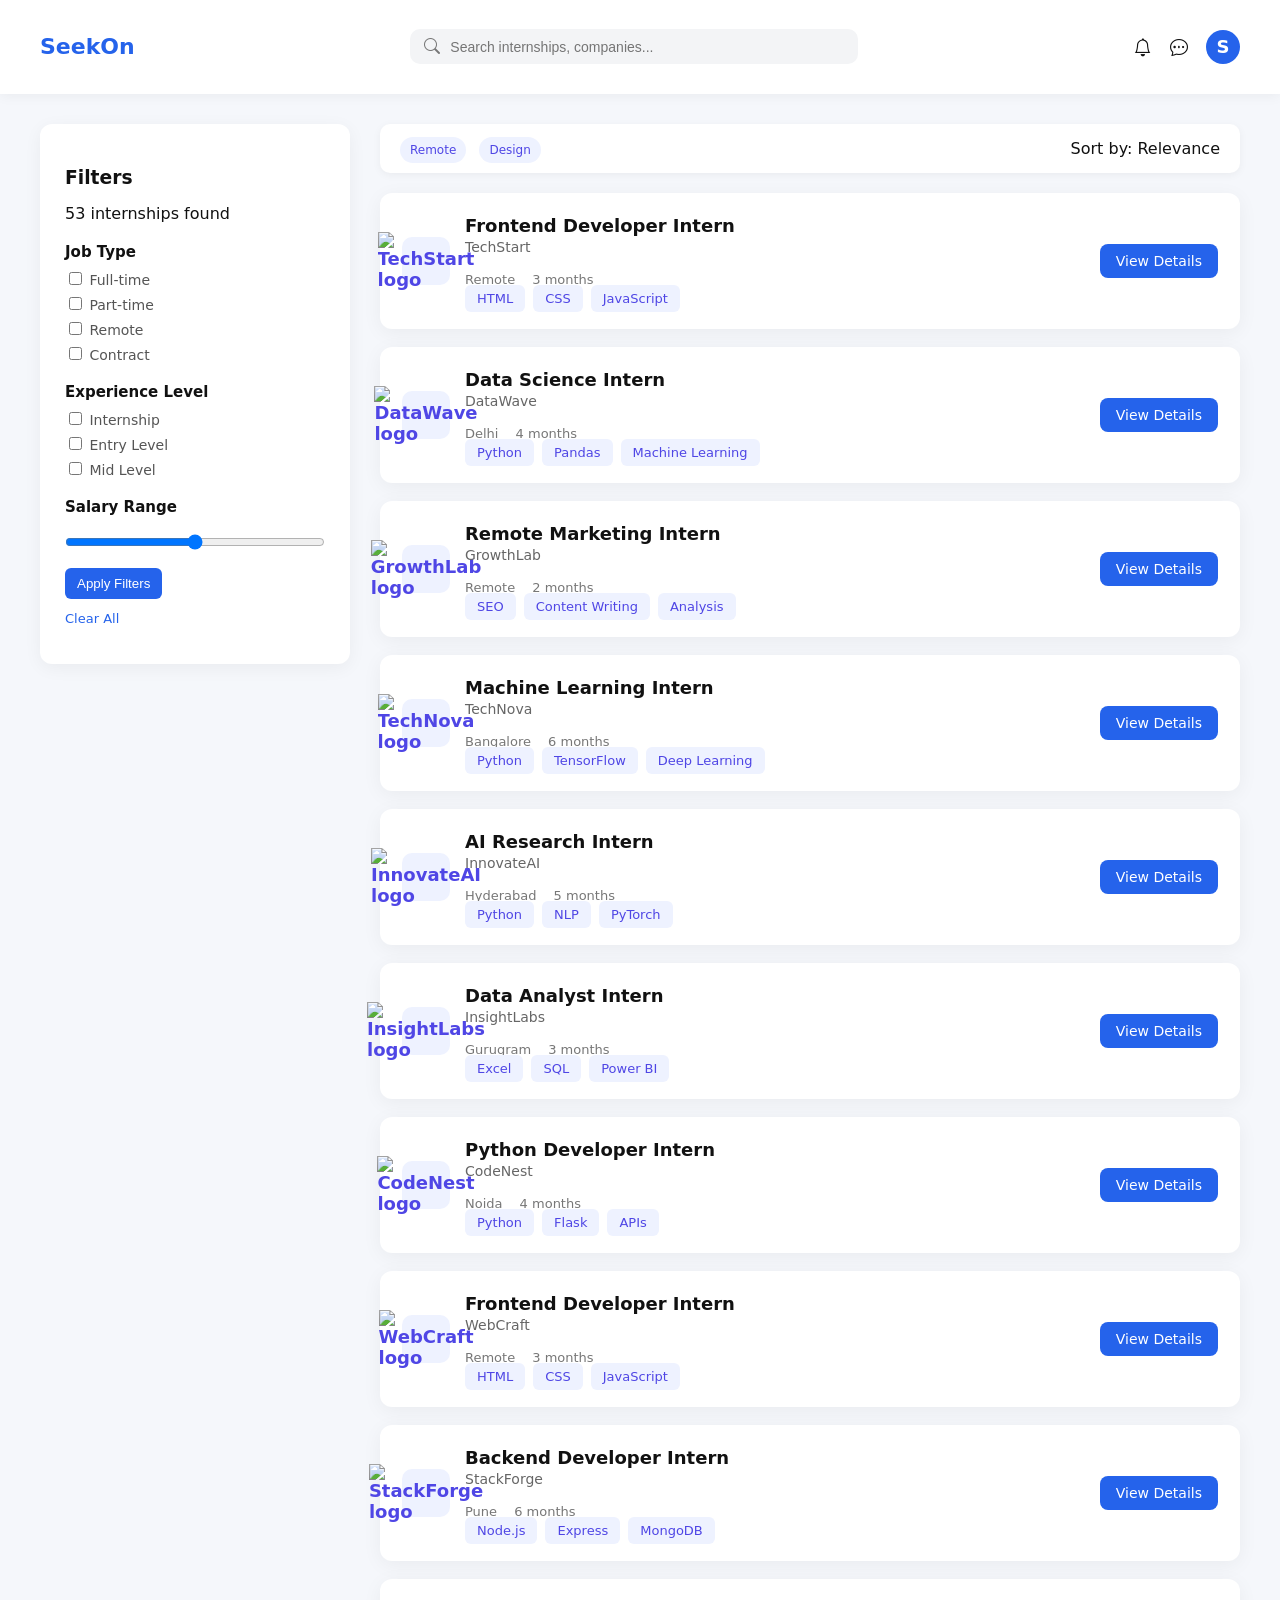
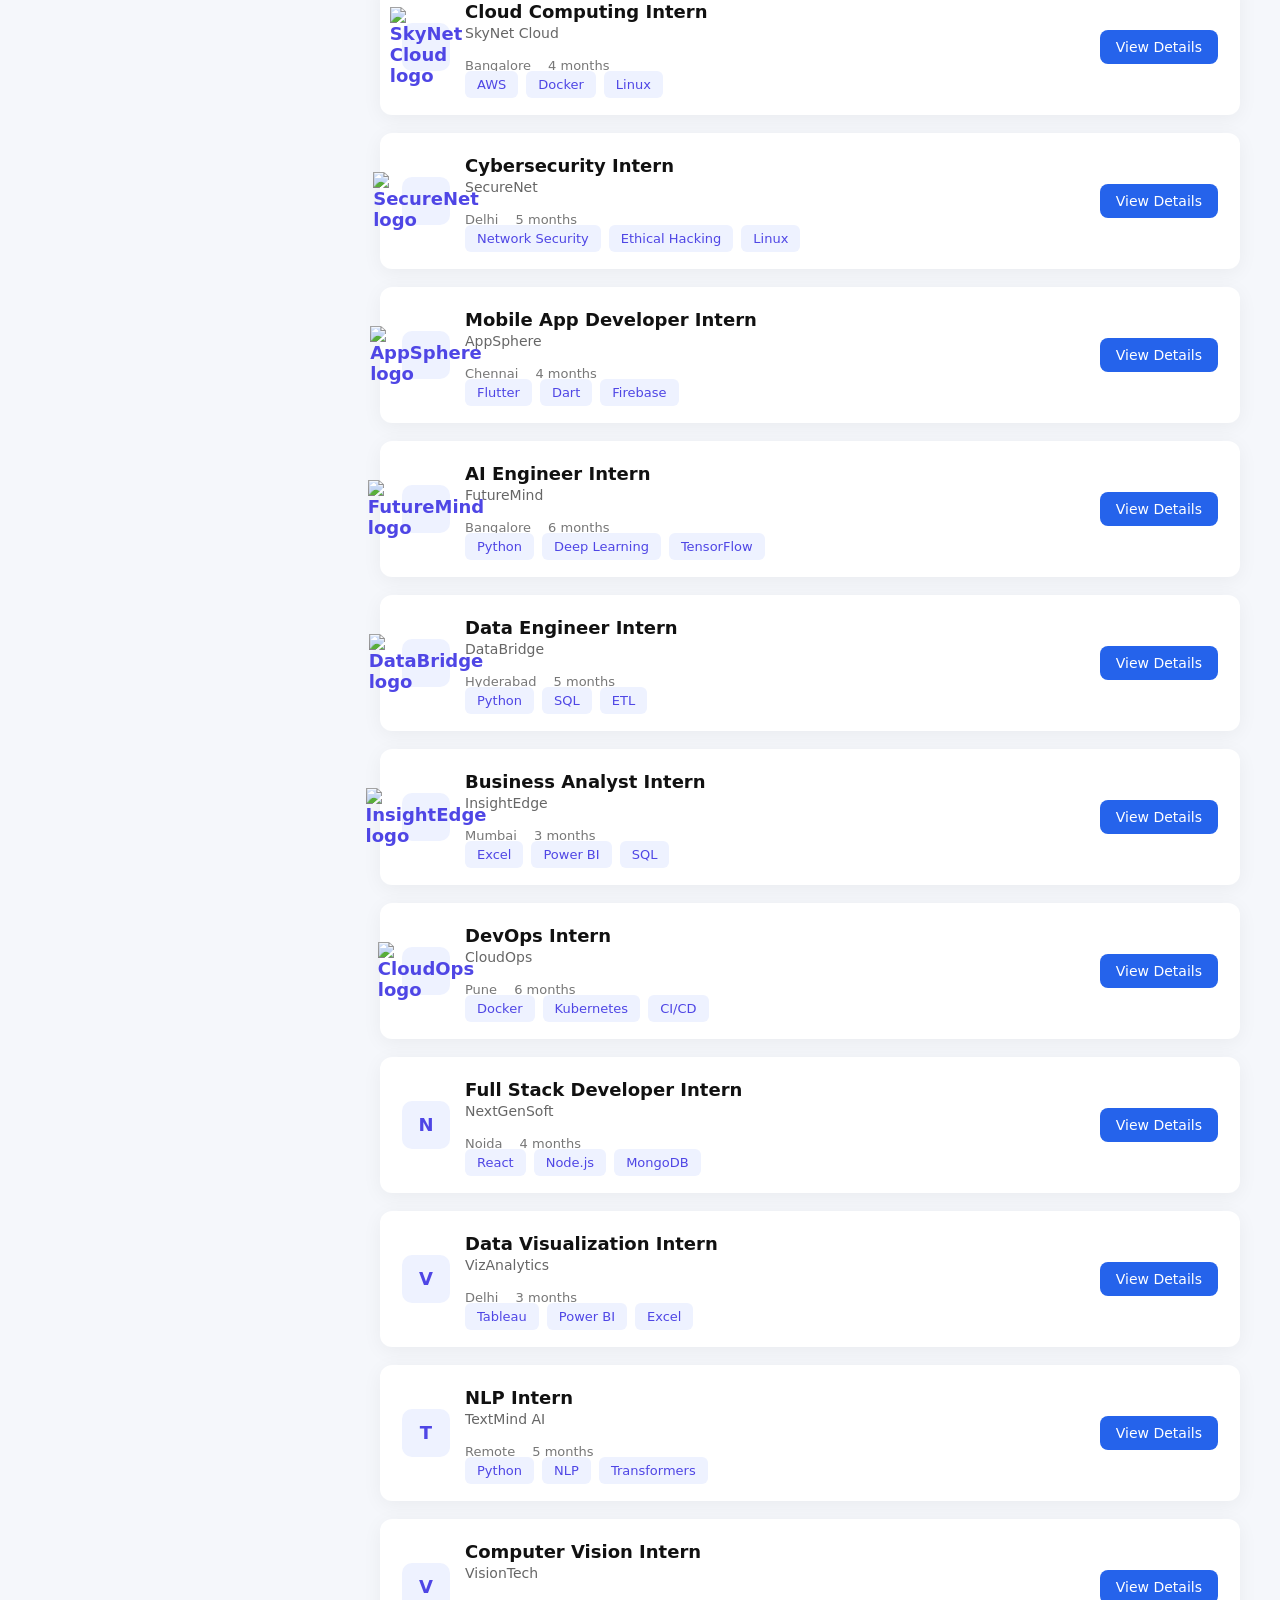
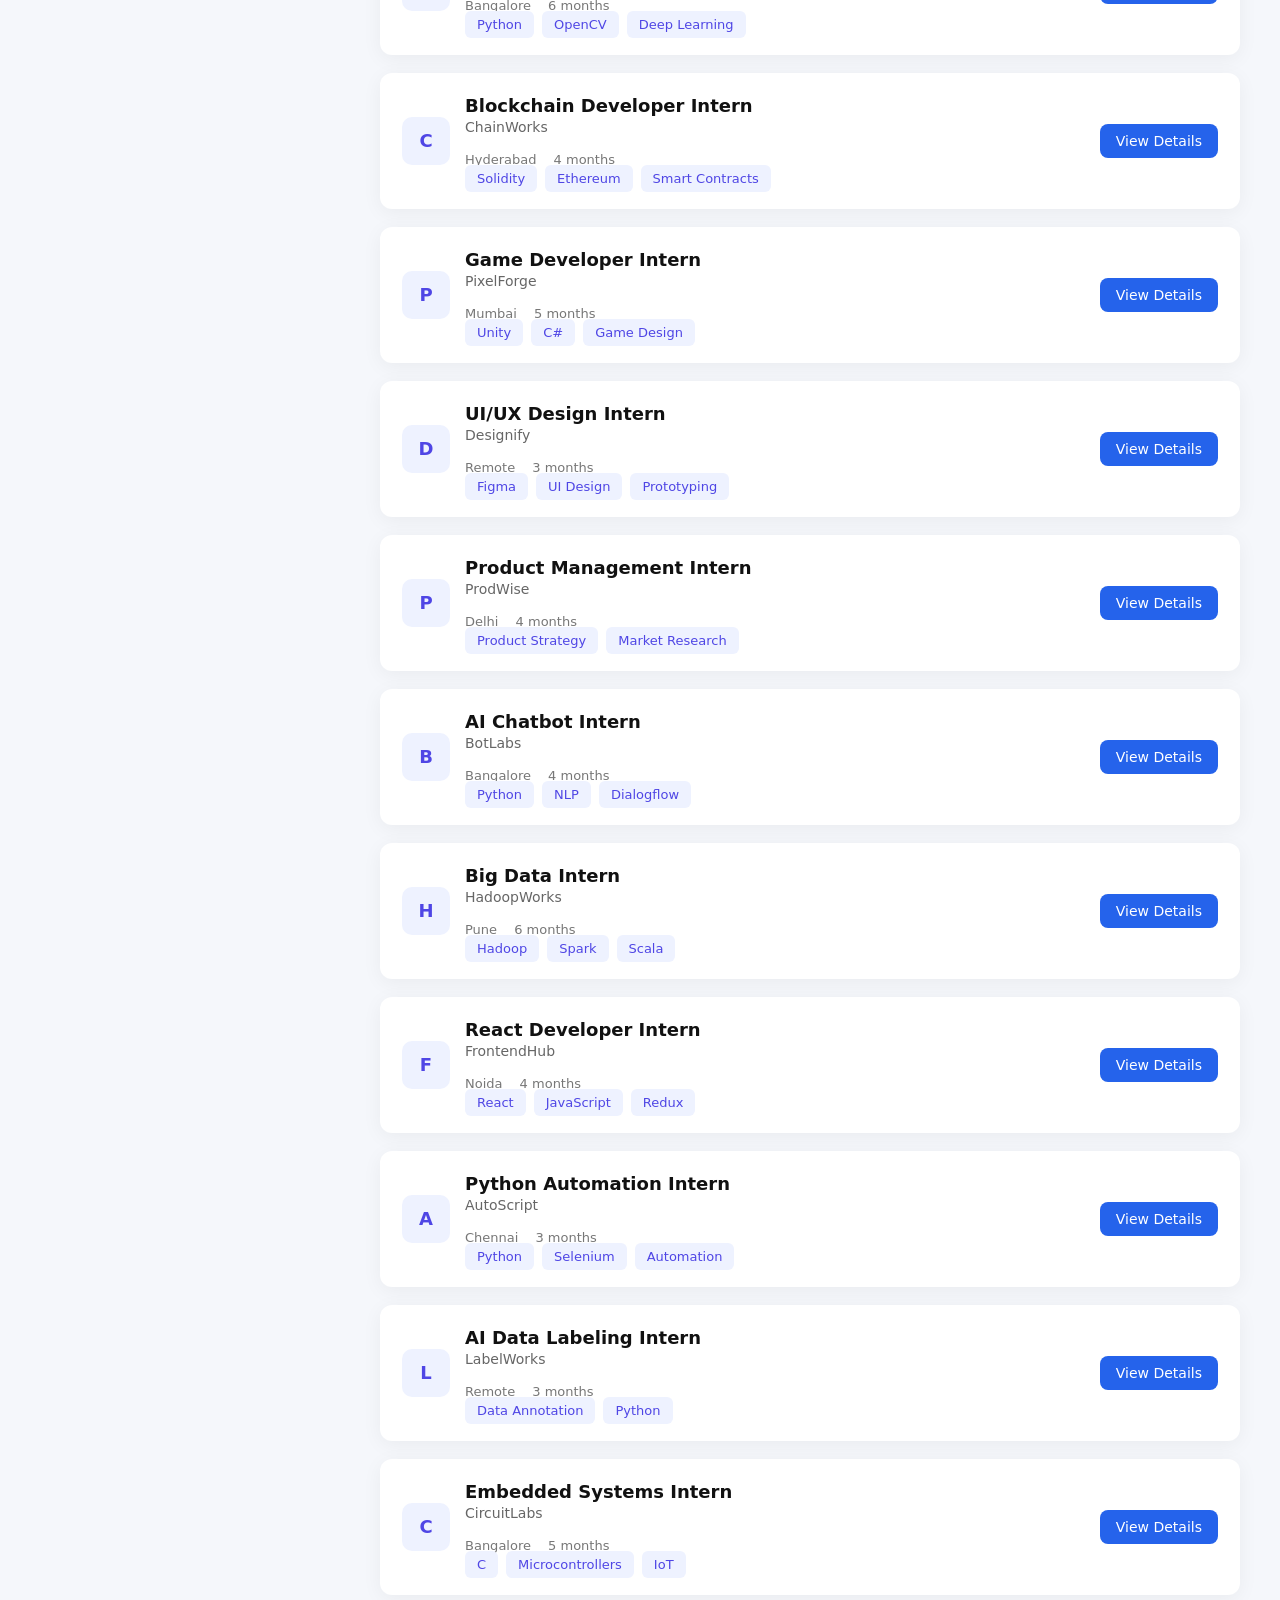
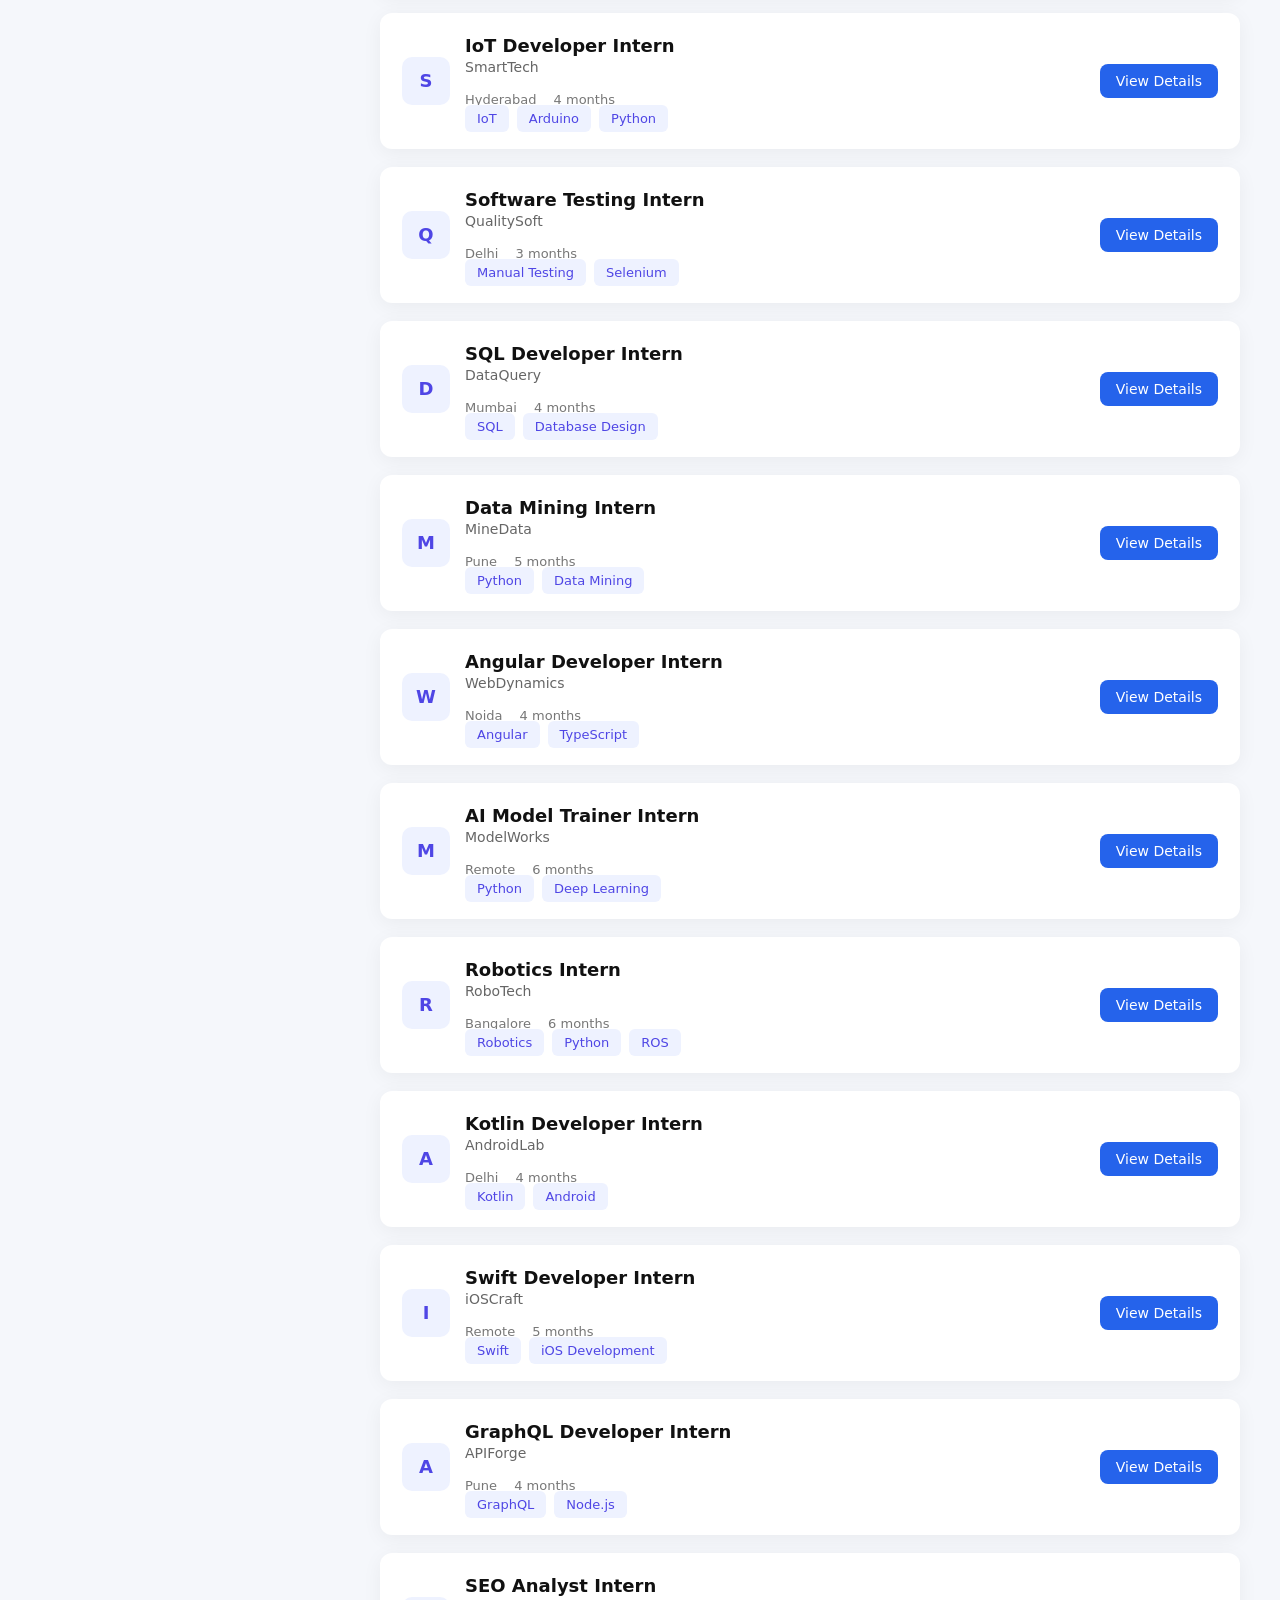
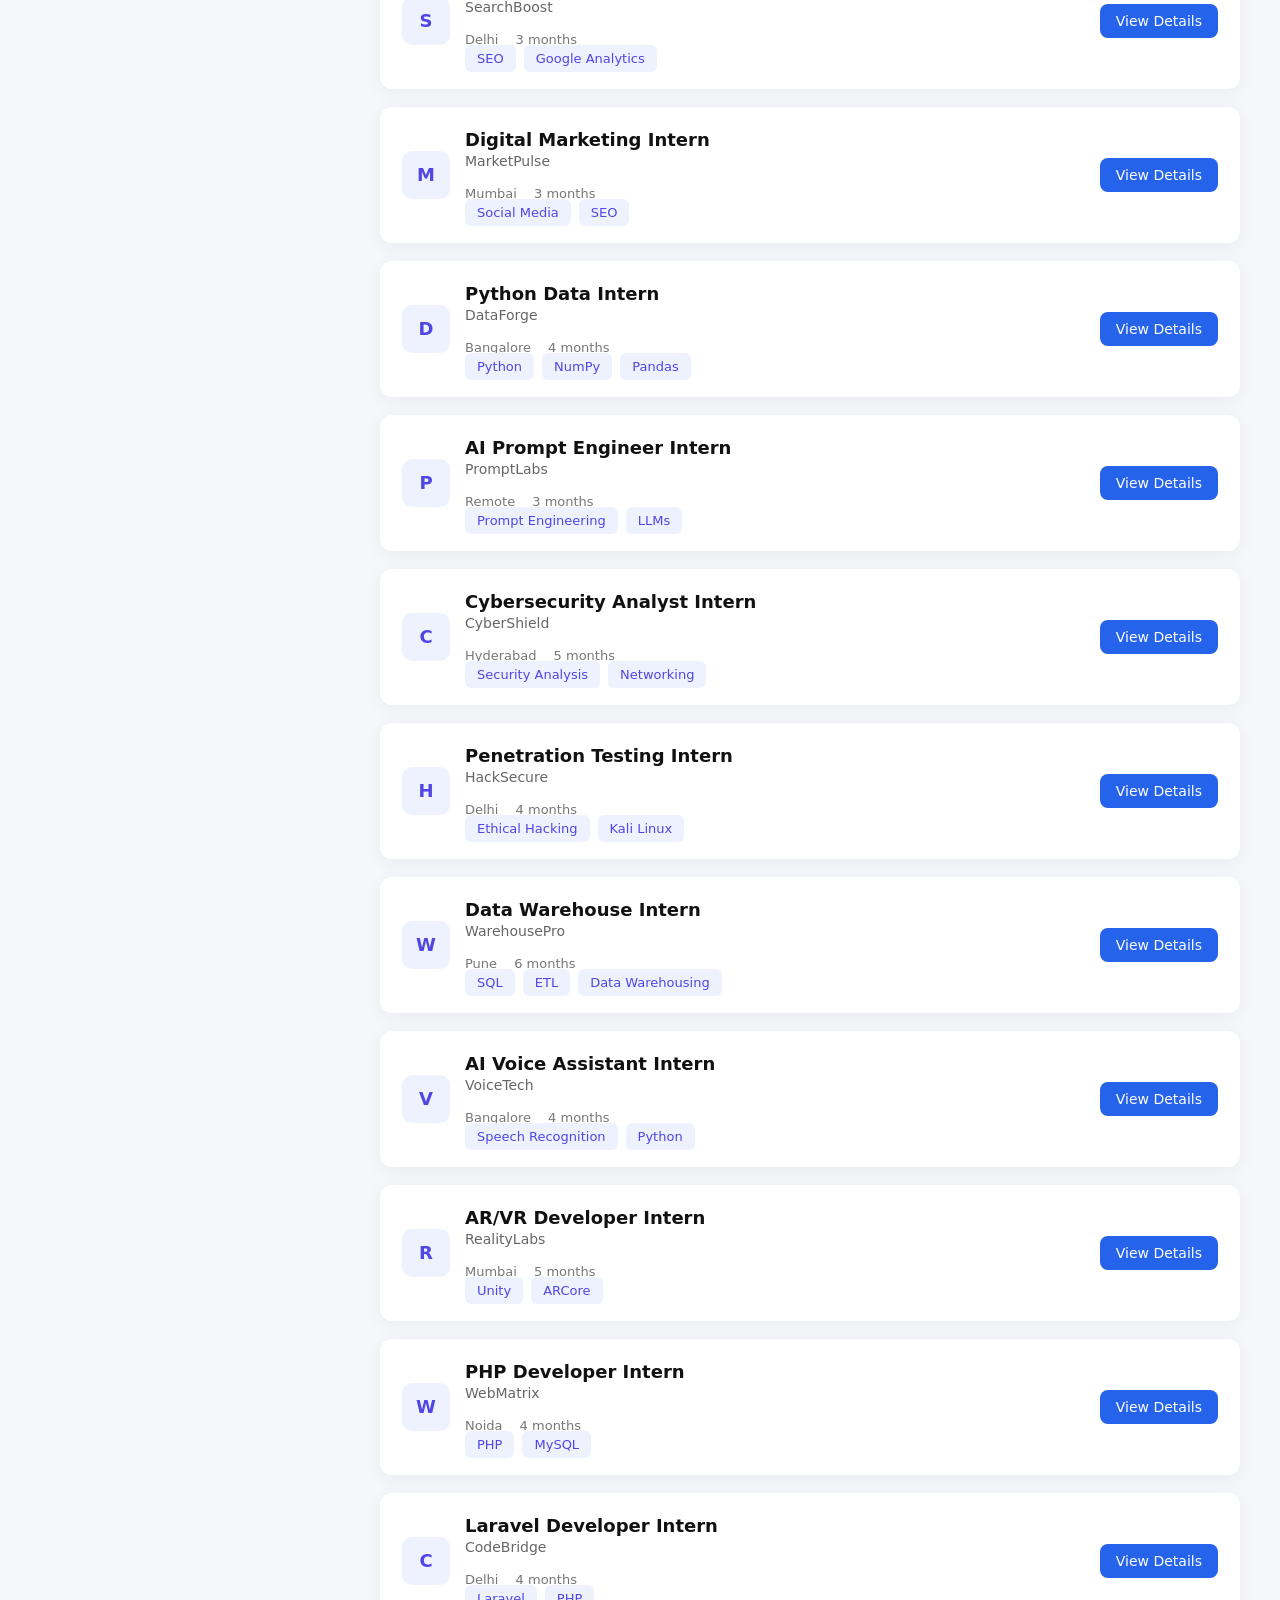
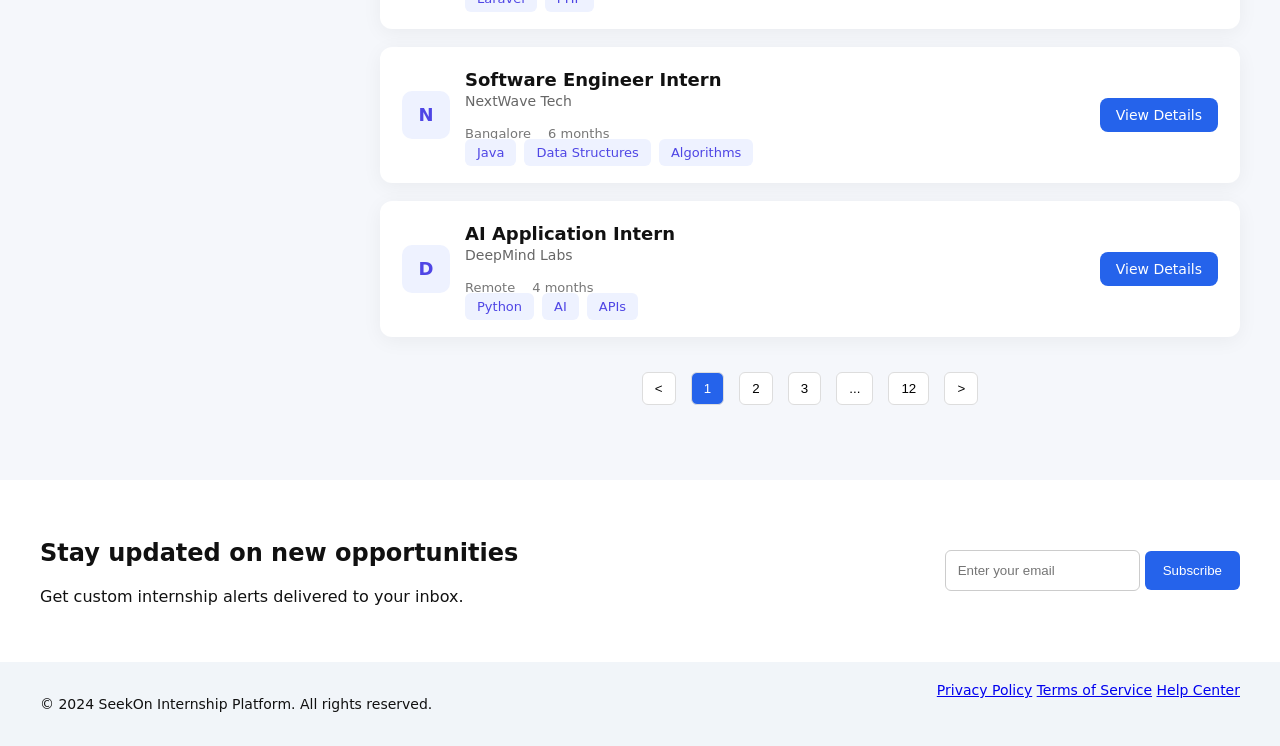
==== commit 5c60ac6b: "improving html" ====
--- a/explore-internships.html
+++ b/explore-internships.html
@@ -14,12 +14,10 @@
 
 </head>
 
-
 <body>
 
 
 <!-- NAVBAR -->
-
 
 <header class="navbar">
 
@@ -27,15 +25,13 @@
 <h2 class="logo">SeekOn</h2>
 </div>
 
-
 <div class="nav-center">
 
 <div class="search-box">
-
 <i class="bi bi-search"></i>
 
-<input 
-type="text" 
+<input
+type="text"
 placeholder="Search internships, companies..."
 id="searchInput"
 >
@@ -44,26 +40,26 @@
 
 </div>
 
-
 <div class="nav-right">
 
 <i class="bi bi-bell"></i>
-
 <i class="bi bi-chat-dots"></i>
 
-<div class="profile">
-S
-</div>
+<div class="profile">S</div>
 
 </div>
 
 </header>
-<!-- MAIN LAYOUT -->
+
+
+
+<div class="page-wrapper">
+
 
 <section class="main-container">
 
 
-<!-- LEFT FILTERS -->
+<!-- SIDEBAR -->
 
 <aside class="filters">
 
@@ -97,15 +93,9 @@
 
 </aside>
 
-<div class="page-container">
-
-<section class="main-container">
-...
-</section>
-
-</div>
-
-<!-- RIGHT CONTENT -->
+
+
+<!-- RESULTS -->
 
 <div class="results-section">
 
@@ -114,28 +104,24 @@
 
 <div class="sort-bar">
 
-<div>
-
+<div class="tags">
 <span class="tag">Remote</span>
 <span class="tag">Design</span>
-
 </div>
 
 <div class="sort">
-
 Sort by: Relevance
-
-</div>
-
-</div>
-
-
-
-<!-- INTERNSHIP CARDS WILL RENDER HERE -->
-
-<div id="internshipContainer" class="row g-3">
-
-<!-- JS will insert internship cards here -->
+</div>
+
+</div>
+
+
+
+<!-- INTERNSHIP CARDS -->
+
+<div id="internshipContainer">
+
+<!-- JS will render cards here -->
 
 </div>
 
@@ -145,7 +131,7 @@
 
 <div class="pagination">
 
-<button><</button>
+<button>&lt;</button>
 
 <button class="active">1</button>
 <button>2</button>
@@ -155,7 +141,7 @@
 
 <button>12</button>
 
-<button>></button>
+<button>&gt;</button>
 
 </div>
 
@@ -164,9 +150,11 @@
 
 </section>
 
-
-
-<!-- SUBSCRIBE SECTION -->
+</div>
+
+
+
+<!-- SUBSCRIBE -->
 
 <section class="subscribe">
 
@@ -207,8 +195,8 @@
 </footer>
 
 
-
 <script src="js/app.js"></script>
 
 </body>
-</html>
+
+</html>
--- a/css/style.css
+++ b/css/style.css
@@ -1,18 +1,12 @@
-/* GLOBAL */
+/* ================= GLOBAL ================= */
 
 body{
-font-family: system-ui, sans-serif;
-background:#f8f9fb;
-}
-
-.brand-icon{
-background:#2563eb;
-color:white;
-padding:8px;
-border-radius:8px;
-}
-
-/* HERO */
+font-family: system-ui, -apple-system, BlinkMacSystemFont, 'Segoe UI', Roboto, sans-serif;
+background:#f5f7fb;
+margin:0;
+color:#111;
+}
+/* ================= HERO SECTION ================= */
 
 .hero{
 background:#f8f9fc;
@@ -313,247 +307,193 @@
 margin:0;
 }
 }
-/* NAVBAR */
-
-/* NAVBAR */
+
+/* ================= NAVBAR ================= */
 
 .navbar{
-
 display:flex;
 align-items:center;
 justify-content:space-between;
-
 padding:16px 40px;
-
-background:white;
-
+background:white;
 box-shadow:0 2px 12px rgba(0,0,0,0.05);
-
 position:sticky;
 top:0;
 z-index:100;
-
-}
-
-/* LOGO */
+}
 
 .logo{
-
 font-size:22px;
 font-weight:700;
 color:#2563eb;
-
-}
-
-/* SEARCH BAR */
+}
+
+/* Search */
 
 .nav-center{
-
 flex:1;
 display:flex;
 justify-content:center;
-
 }
 
 .search-box{
-
-display:flex;
-align-items:center;
-
+display:flex;
+align-items:center;
 background:#f3f4f6;
-
 padding:8px 14px;
-
 border-radius:10px;
-
 width:420px;
-
 }
 
 .search-box i{
-
 color:#777;
 margin-right:8px;
-
 }
 
 .search-box input{
-
 border:none;
 outline:none;
-
 background:transparent;
-
 width:100%;
-
 font-size:14px;
-
-}
-
-/* RIGHT SIDE */
+}
+
+/* Right icons */
 
 .nav-right{
-
 display:flex;
 align-items:center;
 gap:18px;
-
 font-size:18px;
-
 }
 
 .profile{
-
 width:34px;
 height:34px;
-
 border-radius:50%;
-
 background:#2563eb;
 color:white;
-
 display:flex;
 align-items:center;
 justify-content:center;
-
 font-weight:600;
-
-}
-
-/* MAIN LAYOUT */
+}
+
+/* ================= PAGE WRAPPER ================= */
+
+.page-wrapper{
+max-width:1200px;
+margin:auto;
+padding:30px 20px;
+}
+
+/* ================= MAIN LAYOUT ================= */
 
 .main-container{
-
-display:flex;
-
+display:flex;
 gap:30px;
-
-margin-top:30px;
-
-}
-
-/* SIDEBAR */
+}
+
+/* ================= SIDEBAR FILTERS ================= */
 
 .filters{
-
 width:260px;
-
-background:white;
-
+background:white;
 padding:25px;
-
 border-radius:12px;
-
 box-shadow:0 4px 18px rgba(0,0,0,0.05);
-
-}
-
-/* headings */
+height:fit-content;
+}
 
 .filters h3{
-
 margin-bottom:10px;
-
 }
 
 .filters h4{
-
 margin-top:20px;
 margin-bottom:8px;
-
 font-size:15px;
-
-}
-
-/* checkbox */
+}
 
 .filters label{
-
 display:block;
-
 margin-bottom:6px;
-
 font-size:14px;
-
 color:#555;
-
-}
-
-/* range slider */
+}
 
 .filters input[type="range"]{
-
 width:100%;
 margin:10px 0;
-
-}
-
-/* buttons */
+}
 
 .apply-filter{
-
 margin-top:8px;
-
 background:#2563eb;
 color:white;
-
 border:none;
-
 padding:8px 12px;
-
 border-radius:6px;
-
 cursor:pointer;
-
 }
 
 .clear{
-
 margin-top:12px;
-
 font-size:13px;
-
 color:#2563eb;
-
 cursor:pointer;
-
-}
-/* RESULTS AREA */
+}
+
+/* ================= RESULTS AREA ================= */
 
 .results-section{
 flex:1;
 }
 
-/* JOB CARD */
+/* ================= SORT BAR ================= */
+
+.sort-bar{
+display:flex;
+justify-content:space-between;
+align-items:center;
+background:white;
+padding:15px 20px;
+border-radius:10px;
+margin-bottom:20px;
+box-shadow:0 2px 8px rgba(0,0,0,0.05);
+}
+
+/* Tags */
+
+.tag{
+background:#eef2ff;
+color:#4f46e5;
+padding:6px 12px;
+border-radius:6px;
+font-size:13px;
+margin-right:8px;
+}
+
+/* ================= JOB CARD ================= */
 
 .job-card{
-
 display:flex;
 justify-content:space-between;
 align-items:center;
-
-background:white;
-
+background:white;
 padding:22px;
-
 margin-bottom:18px;
-
 border-radius:12px;
-
 box-shadow:0 4px 20px rgba(0,0,0,0.05);
-
 transition:all .2s ease;
-
 }
 
 .job-card:hover{
-
 transform:translateY(-2px);
-
 box-shadow:0 8px 25px rgba(0,0,0,0.08);
-
-}
-/* LEFT SIDE */
+}
+
+/* Left side */
 
 .job-left{
 display:flex;
@@ -561,87 +501,70 @@
 gap:15px;
 }
 
+/* Company logo */
+
 .company-logo{
-
 width:48px;
 height:48px;
-
 border-radius:10px;
-
 background:#eef2ff;
-
 display:flex;
 align-items:center;
 justify-content:center;
-
 font-weight:600;
 font-size:18px;
-
 color:#4f46e5;
-
-}
-
-/* JOB TEXT */
-
+}
+
+/* Job text */
 
 .job-info h3{
-
 font-size:18px;
 font-weight:600;
 margin:0;
-
 }
 
 .company{
-
 font-size:14px;
 color:#666;
 margin-top:3px;
-
 }
 
 .meta{
-
 margin-top:5px;
-
 }
 
 .meta span{
-
 font-size:13px;
 color:#777;
 margin-right:12px;
-
-}
-/* BUTTON */
+}
+
+/* Right side */
+
+.job-right{
+display:flex;
+align-items:center;
+}
+
+/* Button */
 
 .view-btn{
-
 background:#2563eb;
-
 color:white;
-
 padding:9px 16px;
-
 border-radius:8px;
-
 text-decoration:none;
-
 font-size:14px;
-
 font-weight:500;
-
 transition:all .2s;
-
 }
 
 .view-btn:hover{
-
 background:#0c35a4;
-
-}
-
-/* PAGINATION */
+}
+
+/* ================= PAGINATION ================= */
 
 .pagination{
 text-align:center;
@@ -654,6 +577,7 @@
 border:1px solid #ddd;
 background:white;
 cursor:pointer;
+border-radius:6px;
 }
 
 .pagination .active{
@@ -661,15 +585,14 @@
 color:white;
 }
 
-
-/* SUBSCRIBE */
+/* ================= SUBSCRIBE ================= */
 
 .subscribe{
 display:flex;
 justify-content:space-between;
 align-items:center;
 padding:40px;
-background:#fff;
+background:white;
 margin-top:40px;
 }
 
@@ -685,10 +608,10 @@
 color:white;
 border:none;
 border-radius:6px;
-}
-
-
-/* FOOTER */
+cursor:pointer;
+}
+
+/* ================= FOOTER ================= */
 
 footer{
 display:flex;
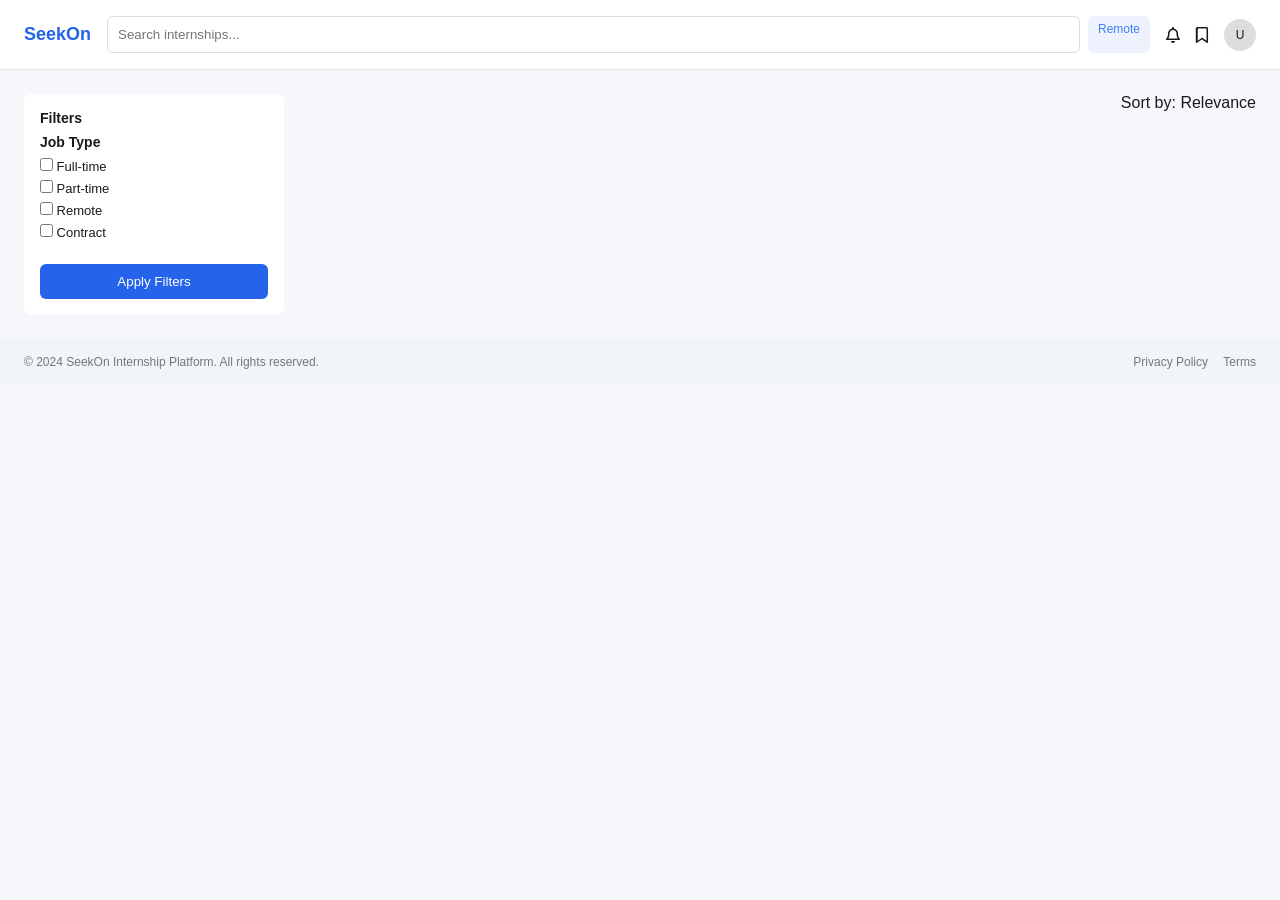
==== commit 248e94a8: "u new file" ====
--- a/explore-internships.html
+++ b/explore-internships.html
@@ -1,202 +1,65 @@
 <!DOCTYPE html>
 <html lang="en">
-
 <head>
-
 <meta charset="UTF-8">
 <meta name="viewport" content="width=device-width, initial-scale=1.0">
-
-<title>Explore Internships | SeekOn</title>
-
+<title>SeekOn Jobs</title>
 <link rel="stylesheet" href="css/style.css">
-
-<link href="https://cdn.jsdelivr.net/npm/bootstrap-icons/font/bootstrap-icons.css" rel="stylesheet">
-
+<link href="https://cdnjs.cloudflare.com/ajax/libs/font-awesome/6.5.0/css/all.min.css" rel="stylesheet">
 </head>
-
 <body>
 
+<header>
+<div class="logo">SeekOn</div>
 
-<!-- NAVBAR -->
-
-<header class="navbar">
-
-<div class="nav-left">
-<h2 class="logo">SeekOn</h2>
+<div class="search">
+<input type="text" id="searchInput" placeholder="Search internships...">
+<div class="badge">Remote</div>
 </div>
 
-<div class="nav-center">
+<div class="icons">
+<i class="fa-regular fa-bell"></i>
+<i class="fa-regular fa-bookmark"></i>
+<div class="avatar">U</div>
+</div>
+</header>
 
-<div class="search-box">
-<i class="bi bi-search"></i>
+<div class="container">
 
-<input
-type="text"
-placeholder="Search internships, companies..."
-id="searchInput"
->
+<aside class="sidebar">
+<h4>Filters</h4>
 
+<div class="filter-group">
+<h4>Job Type</h4>
+<label><input type="checkbox" value="Full-time"> Full-time</label>
+<label><input type="checkbox" value="Part-time"> Part-time</label>
+<label><input type="checkbox" value="Remote"> Remote</label>
+<label><input type="checkbox" value="Contract"> Contract</label>
 </div>
 
+<button class="primary" id="applyBtn">Apply Filters</button>
+</aside>
+
+<main class="main">
+
+<div class="top-bar">
+<div class="tags" id="activeTags"></div>
+<div>Sort by: Relevance</div>
 </div>
 
-<div class="nav-right">
+<div id="jobList"></div>
 
-<i class="bi bi-bell"></i>
-<i class="bi bi-chat-dots"></i>
-
-<div class="profile">S</div>
-
+</main>
 </div>
 
-</header>
-
-
-
-<div class="page-wrapper">
-
-
-<section class="main-container">
-
-
-<!-- SIDEBAR -->
-
-<aside class="filters">
-
-<h3>Filters</h3>
-
-<p id="resultCount">0 internships found</p>
-
-
-<h4>Job Type</h4>
-
-<label><input type="checkbox"> Full-time</label>
-<label><input type="checkbox"> Part-time</label>
-<label><input type="checkbox"> Remote</label>
-<label><input type="checkbox"> Contract</label>
-
-
-<h4>Experience Level</h4>
-
-<label><input type="checkbox"> Internship</label>
-<label><input type="checkbox"> Entry Level</label>
-<label><input type="checkbox"> Mid Level</label>
-
-
-<h4>Salary Range</h4>
-
-<input type="range">
-
-<button class="apply-filter">Apply Filters</button>
-
-<p class="clear">Clear All</p>
-
-</aside>
-
-
-
-<!-- RESULTS -->
-
-<div class="results-section">
-
-
-<!-- SORT BAR -->
-
-<div class="sort-bar">
-
-<div class="tags">
-<span class="tag">Remote</span>
-<span class="tag">Design</span>
+<footer>
+<div>© 2024 SeekOn Internship Platform. All rights reserved.</div>
+<div>
+<a href="#">Privacy Policy</a>
+<a href="#">Terms</a>
 </div>
-
-<div class="sort">
-Sort by: Relevance
-</div>
-
-</div>
-
-
-
-<!-- INTERNSHIP CARDS -->
-
-<div id="internshipContainer">
-
-<!-- JS will render cards here -->
-
-</div>
-
-
-
-<!-- PAGINATION -->
-
-<div class="pagination">
-
-<button>&lt;</button>
-
-<button class="active">1</button>
-<button>2</button>
-<button>3</button>
-
-<button>...</button>
-
-<button>12</button>
-
-<button>&gt;</button>
-
-</div>
-
-
-</div>
-
-</section>
-
-</div>
-
-
-
-<!-- SUBSCRIBE -->
-
-<section class="subscribe">
-
-<div class="subscribe-text">
-
-<h2>Stay updated on new opportunities</h2>
-
-<p>Get custom internship alerts delivered to your inbox.</p>
-
-</div>
-
-<div class="subscribe-form">
-
-<input type="email" placeholder="Enter your email">
-
-<button>Subscribe</button>
-
-</div>
-
-</section>
-
-
-
-<!-- FOOTER -->
-
-<footer>
-
-<p>© 2024 SeekOn Internship Platform. All rights reserved.</p>
-
-<div class="footer-links">
-
-<a href="#">Privacy Policy</a>
-<a href="#">Terms of Service</a>
-<a href="#">Help Center</a>
-
-</div>
-
 </footer>
 
-
-<script src="js/app.js"></script>
-
+<script src="script.js"></script>
 </body>
-
 </html>
--- a/css/style.css
+++ b/css/style.css
@@ -507,13 +507,17 @@
 width:48px;
 height:48px;
 border-radius:10px;
-background:#eef2ff;
 display:flex;
 align-items:center;
 justify-content:center;
-font-weight:600;
-font-size:18px;
-color:#4f46e5;
+overflow:hidden;
+}
+
+.company-logo img{
+width:100%;
+height:100%;
+object-fit:cover;
+border-radius:10px;
 }
 
 /* Job text */
@@ -538,6 +542,13 @@
 font-size:13px;
 color:#777;
 margin-right:12px;
+}
+
+.skills{
+display:flex;
+flex-wrap:wrap;
+gap:5px;
+margin-top:8px;
 }
 
 /* Right side */
@@ -619,4 +630,245 @@
 padding:20px 40px;
 background:#f1f5f9;
 font-size:14px;
+}
+
+*{margin:0;padding:0;box-sizing:border-box;font-family:Arial,sans-serif}
+
+body{background:#f5f7fb;color:#1a1a1a}
+
+header{
+display:flex;
+align-items:center;
+justify-content:space-between;
+padding:16px 24px;
+background:#fff;
+border-bottom:1px solid #e5e7eb
+}
+
+.logo{font-weight:700;font-size:18px}
+
+.search{
+flex:1;
+margin:0 16px;
+display:flex;
+gap:8px
+}
+
+.search input{
+flex:1;
+padding:10px;
+border:1px solid #ddd;
+border-radius:6px
+}
+
+.badge{
+background:#eef2ff;
+color:#3b82f6;
+padding:6px 10px;
+border-radius:6px;
+font-size:12px
+}
+
+.icons{
+display:flex;
+gap:16px;
+align-items:center
+}
+
+.avatar{
+width:32px;
+height:32px;
+border-radius:50%;
+background:#ddd;
+display:flex;
+align-items:center;
+justify-content:center;
+font-size:12px
+}
+
+.container{
+display:flex;
+padding:24px;
+gap:24px
+}
+
+.sidebar{
+width:260px;
+background:#fff;
+padding:16px;
+border-radius:8px
+}
+
+.sidebar h4{
+font-size:14px;
+margin-bottom:8px
+}
+
+.filter-group{
+margin-bottom:16px
+}
+
+.filter-group label{
+display:block;
+font-size:13px;
+margin:6px 0
+}
+
+.range{margin:12px 0}
+
+.primary{
+width:100%;
+padding:10px;
+border:none;
+background:#2563eb;
+color:#fff;
+border-radius:6px;
+margin-top:8px
+}
+
+.link{
+width:100%;
+background:none;
+border:none;
+color:#2563eb;
+margin-top:8px
+}
+
+.main{flex:1}
+
+.top-bar{
+display:flex;
+justify-content:space-between;
+align-items:center;
+margin-bottom:16px
+}
+
+.tags{
+display:flex;
+gap:8px
+}
+
+.tag{
+padding:6px 10px;
+border-radius:6px;
+background:#e0edff;
+color:#2563eb;
+font-size:12px
+}
+
+.card{
+background:#fff;
+border-radius:10px;
+padding:16px;
+margin-bottom:12px;
+display:flex;
+justify-content:space-between;
+align-items:center;
+border:1px solid #eee
+}
+
+.card-left{
+display:flex;
+gap:12px;
+align-items:flex-start
+}
+
+.icon{
+width:40px;
+height:40px;
+border-radius:8px;
+background:#f0f4ff;
+display:flex;
+align-items:center;
+justify-content:center
+}
+
+.card h3{
+font-size:16px;
+margin-bottom:4px
+}
+
+.meta{
+font-size:12px;
+color:#666
+}
+
+.salary{
+font-size:12px;
+color:#2563eb;
+margin-top:4px
+}
+
+.btn{
+background:#2563eb;
+color:#fff;
+border:none;
+padding:8px 12px;
+border-radius:6px;
+font-size:12px
+}
+
+.pagination{
+display:flex;
+justify-content:center;
+gap:8px;
+margin:16px 0
+}
+
+.page{
+padding:6px 10px;
+border-radius:6px;
+border:1px solid #ddd;
+font-size:12px
+}
+
+.page.active{
+background:#2563eb;
+color:#fff;
+border:none
+}
+
+.subscribe{
+background:#fff;
+padding:24px;
+border-radius:8px;
+margin-top:24px;
+display:flex;
+justify-content:space-between;
+align-items:center
+}
+
+.subscribe-input{
+display:flex;
+gap:8px
+}
+
+.subscribe input{
+padding:10px;
+border:1px solid #ddd;
+border-radius:6px
+}
+
+.sub-text{
+font-size:12px;
+color:#666
+}
+
+footer{
+padding:16px 24px;
+font-size:12px;
+color:#777;
+display:flex;
+justify-content:space-between
+}
+
+footer a{
+margin-left:12px;
+color:#777;
+text-decoration:none
+}
+
+@media(max-width:900px){
+.container{flex-direction:column}
+.sidebar{width:100%}
 }
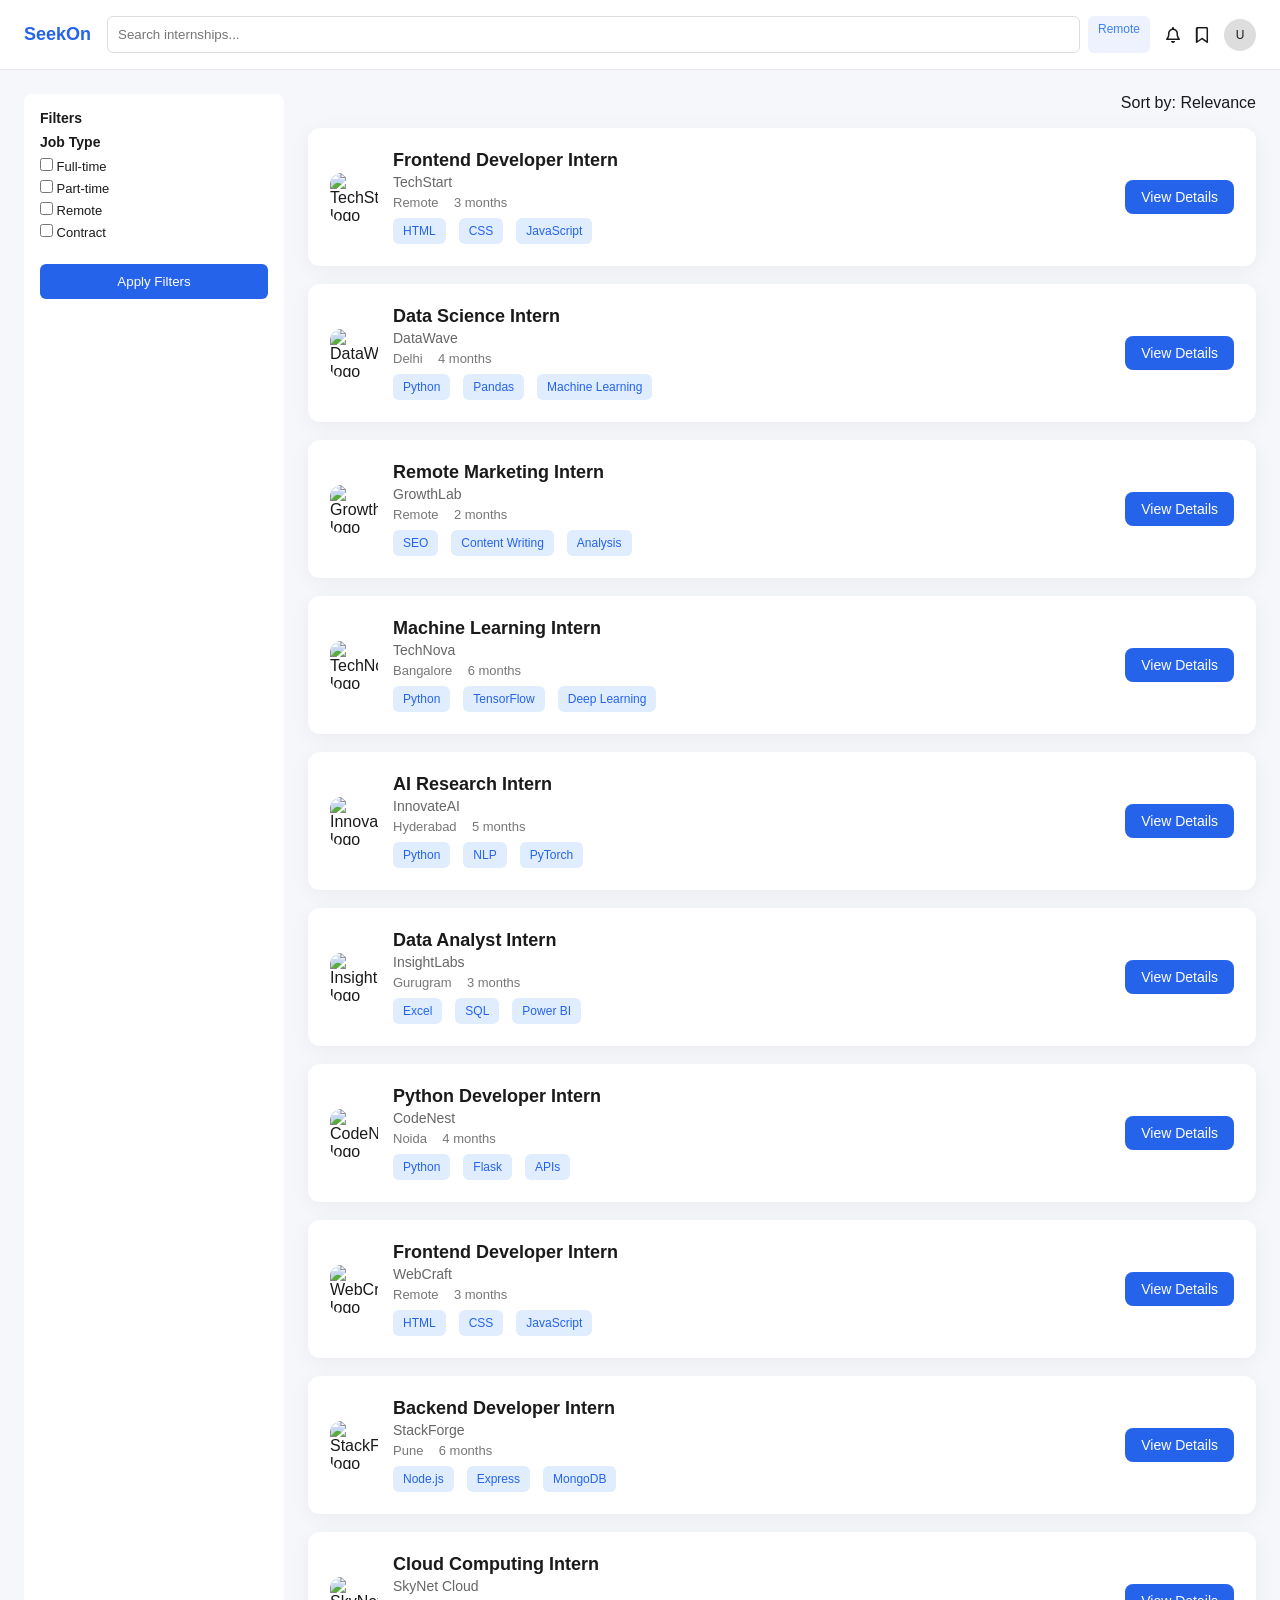
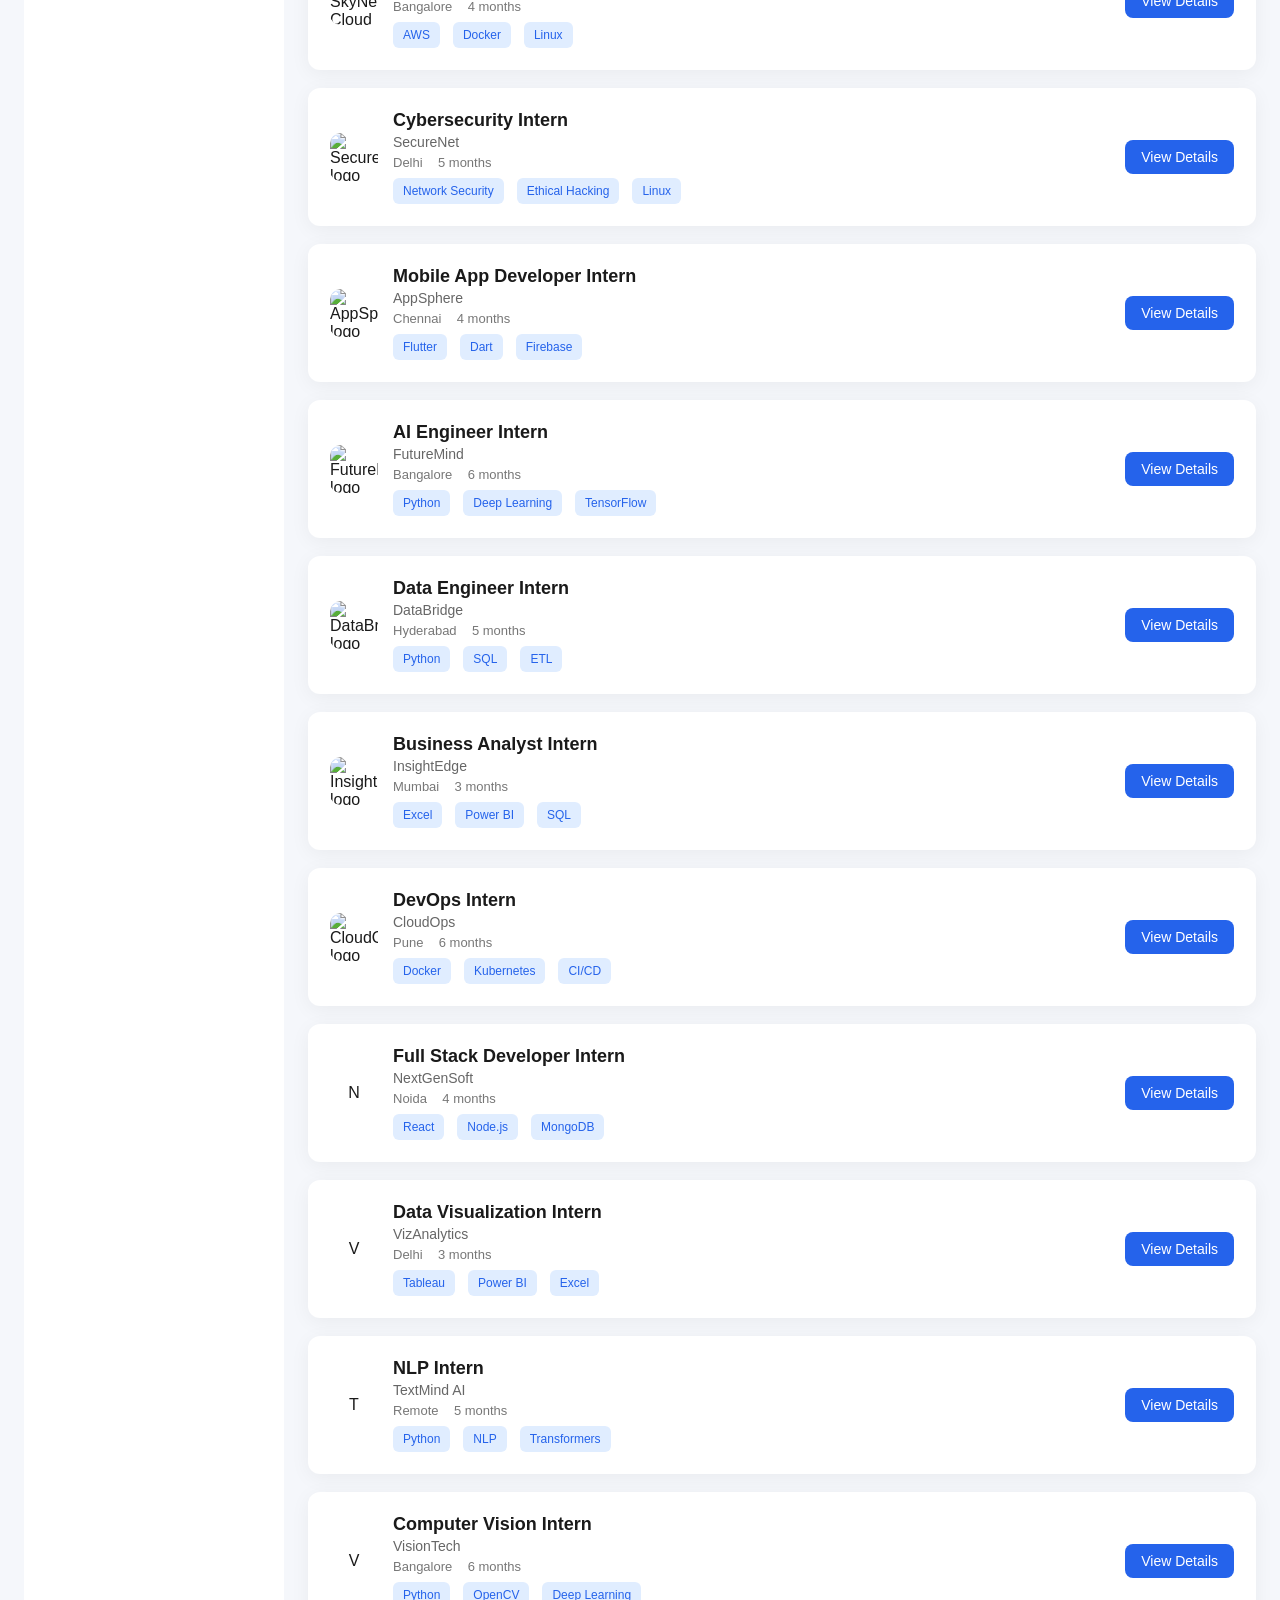
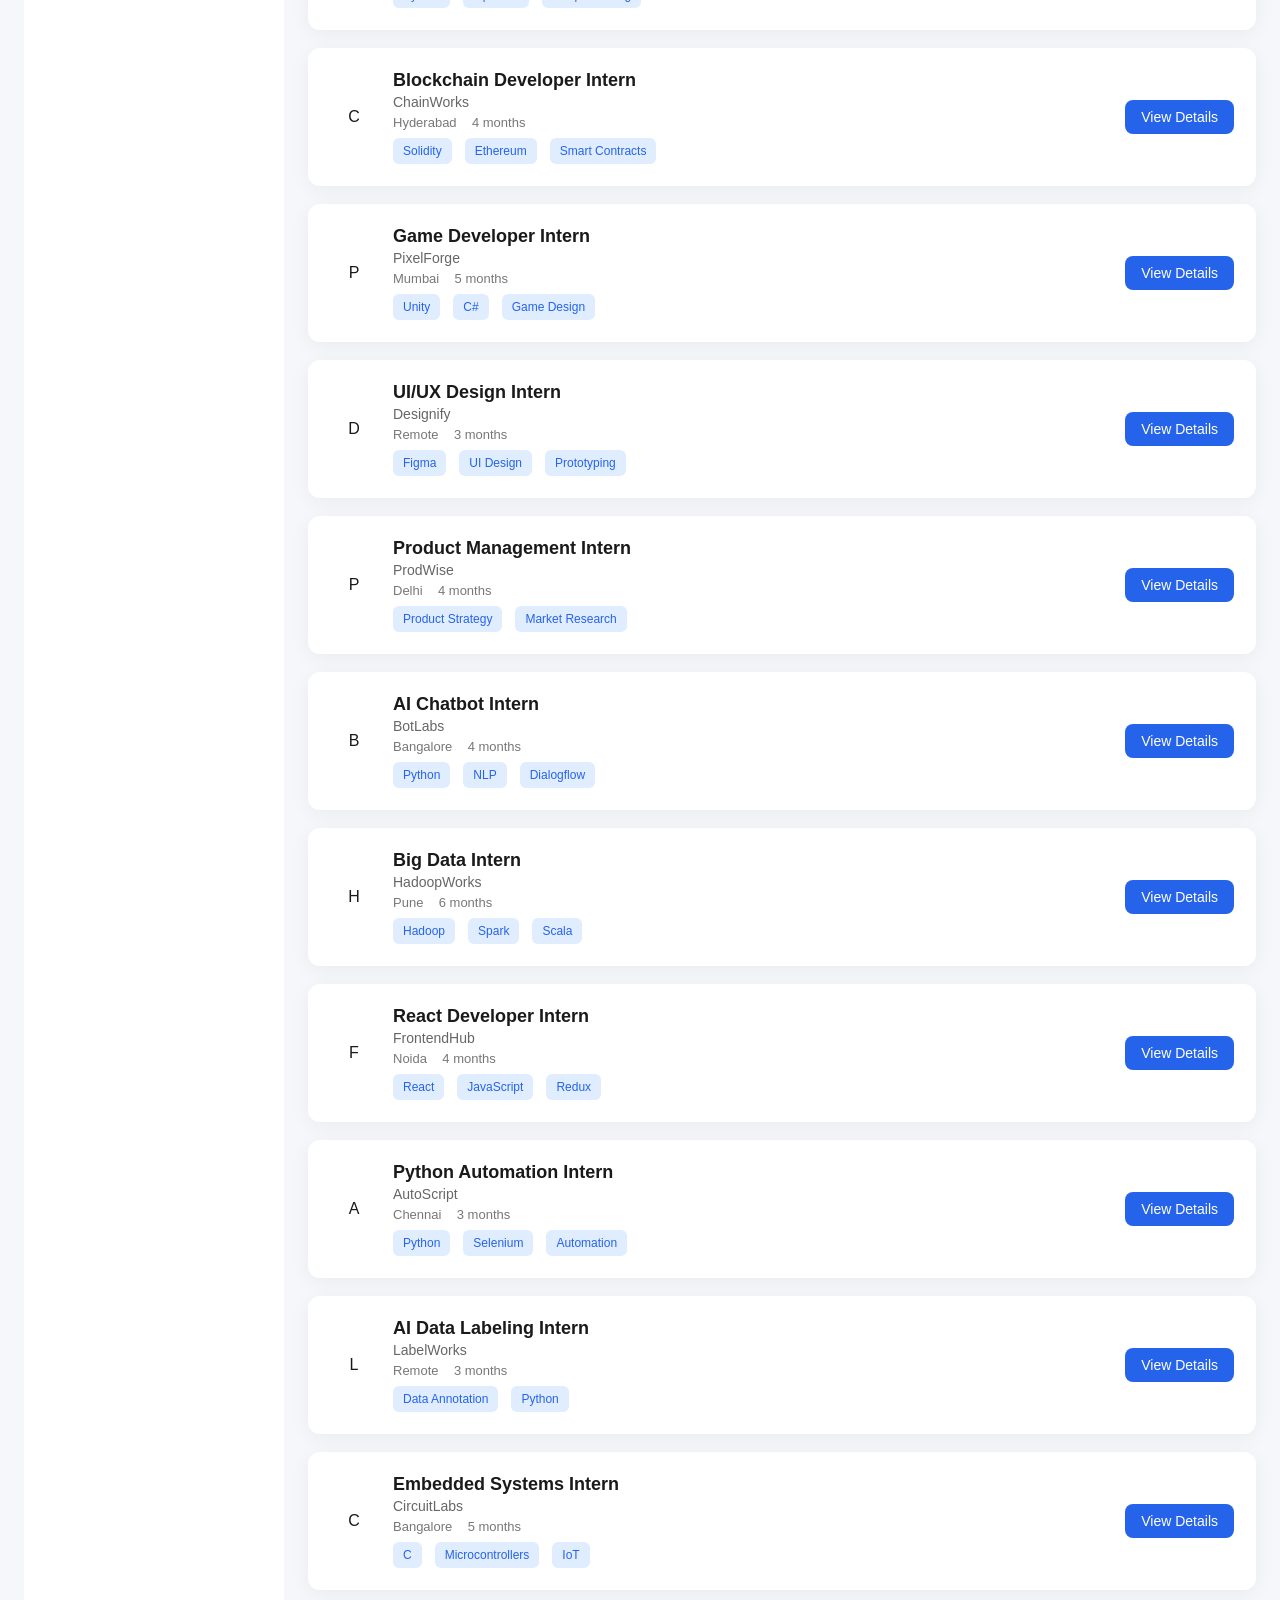
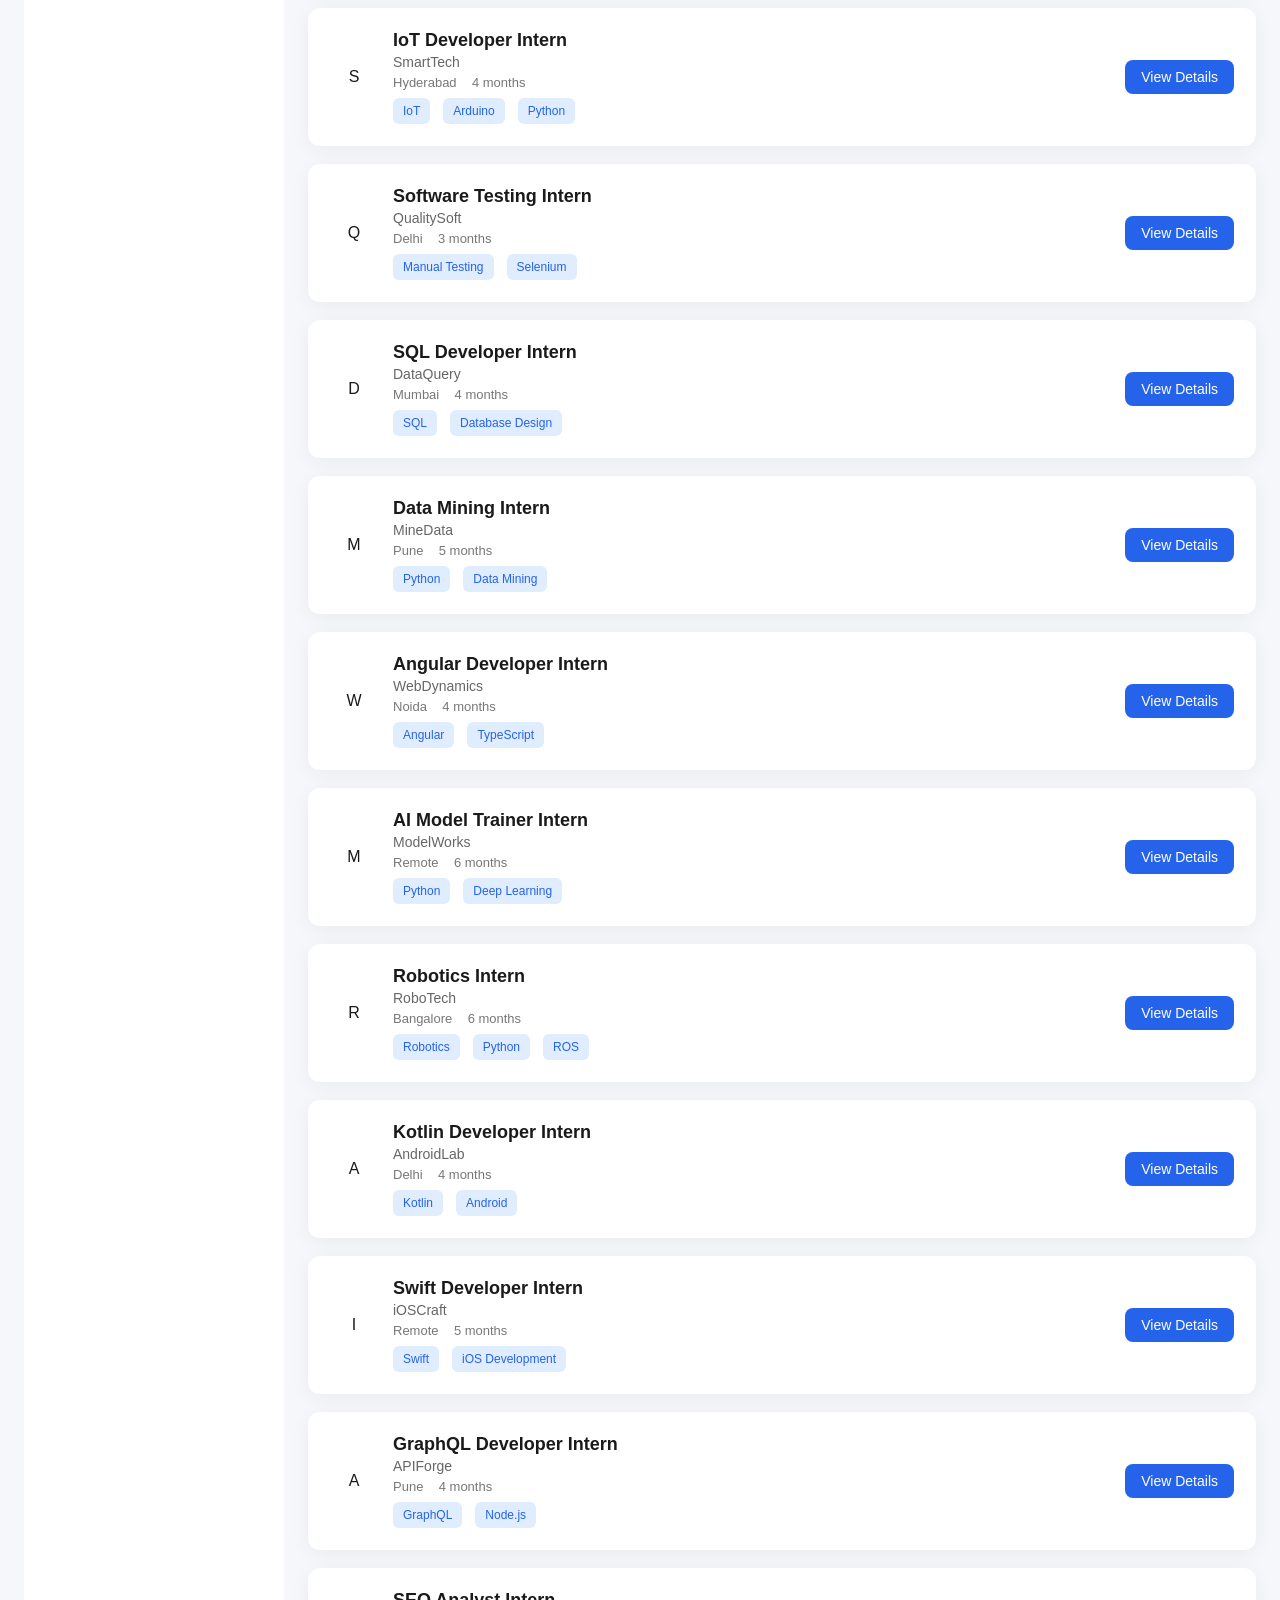
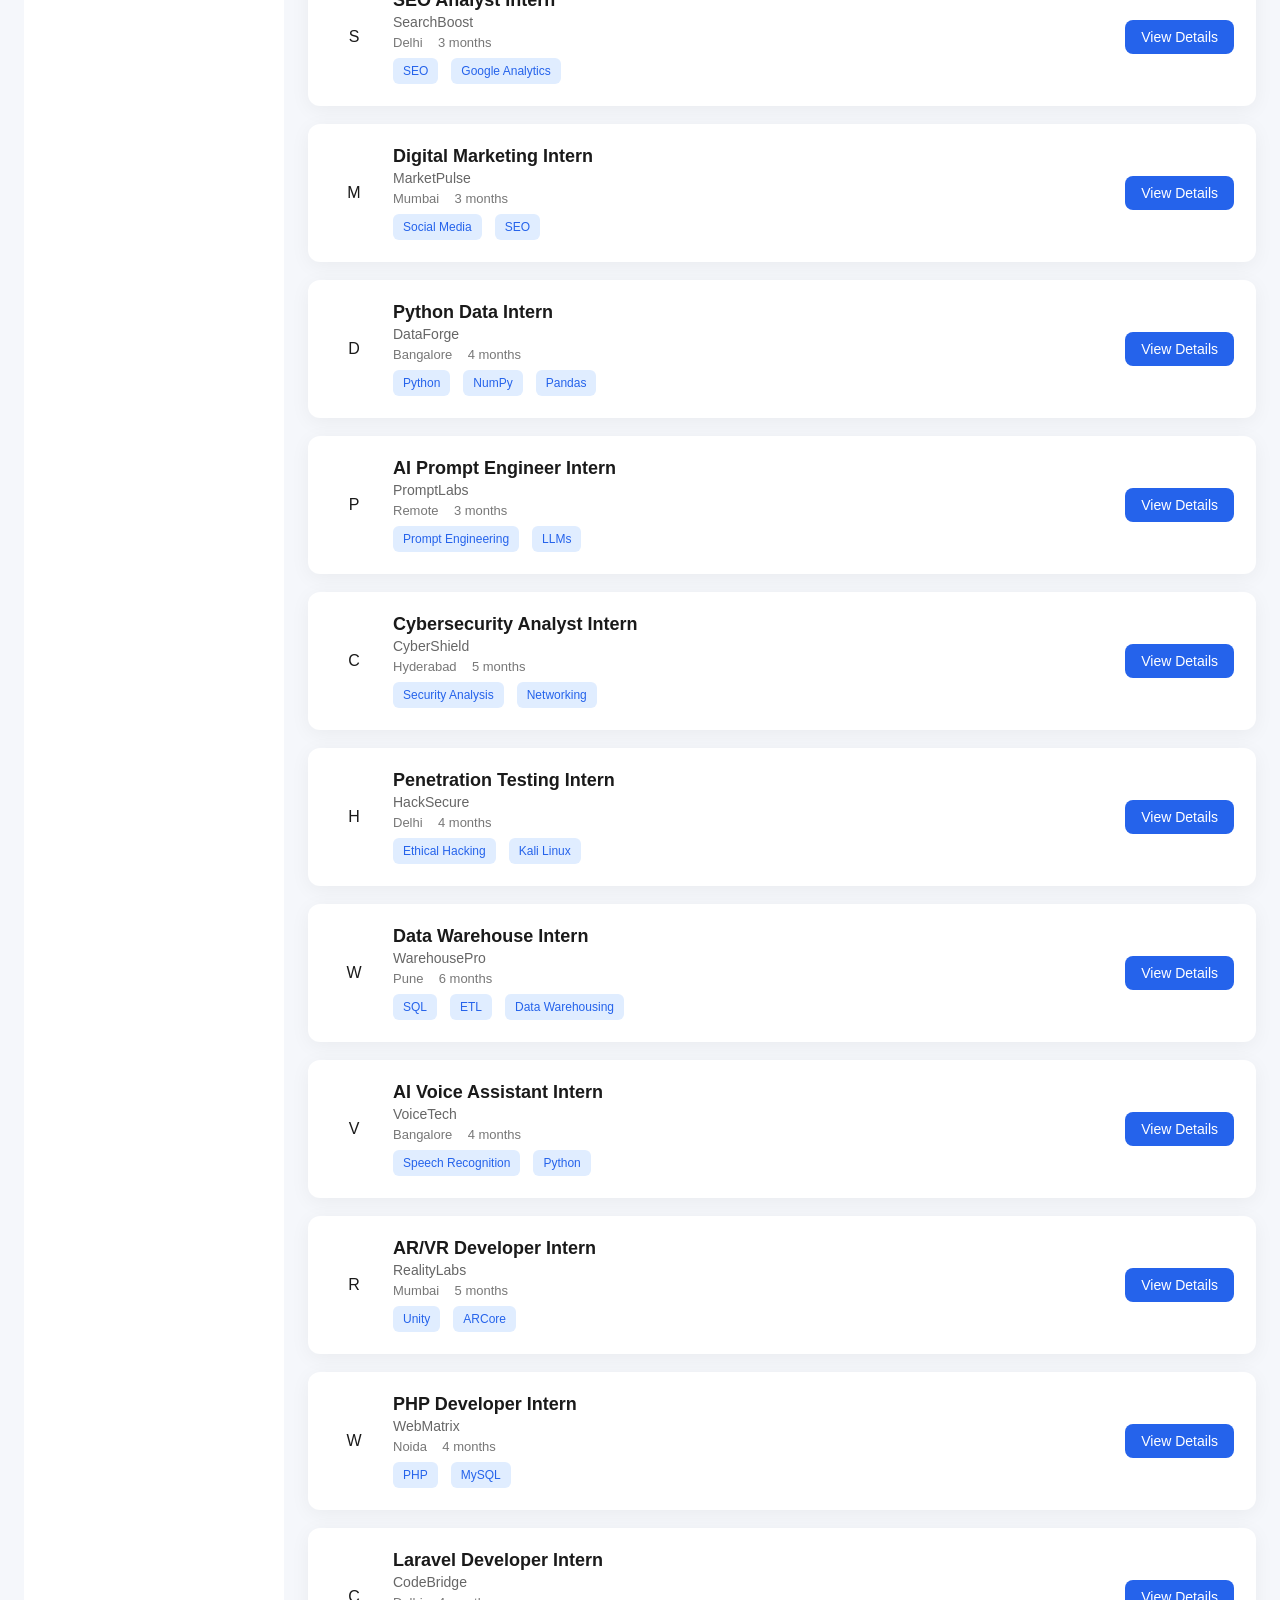
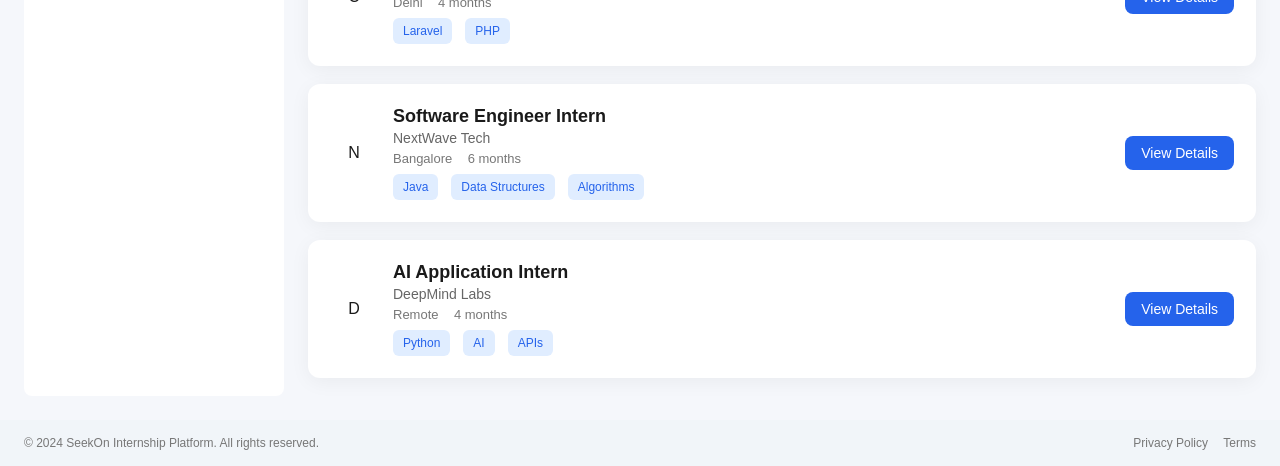
==== commit bf13edf0: "html and js fixed the ui design and rendring  in the js file so the explore page work properly" ====
--- a/explore-internships.html
+++ b/explore-internships.html
@@ -37,7 +37,7 @@
 <label><input type="checkbox" value="Contract"> Contract</label>
 </div>
 
-<button class="primary" id="applyBtn">Apply Filters</button>
+<button class="primary" id="filterBtn">Apply Filters</button>
 </aside>
 
 <main class="main">
@@ -60,6 +60,6 @@
 </div>
 </footer>
 
-<script src="script.js"></script>
+<script src="js/app.js"></script>
 </body>
 </html>
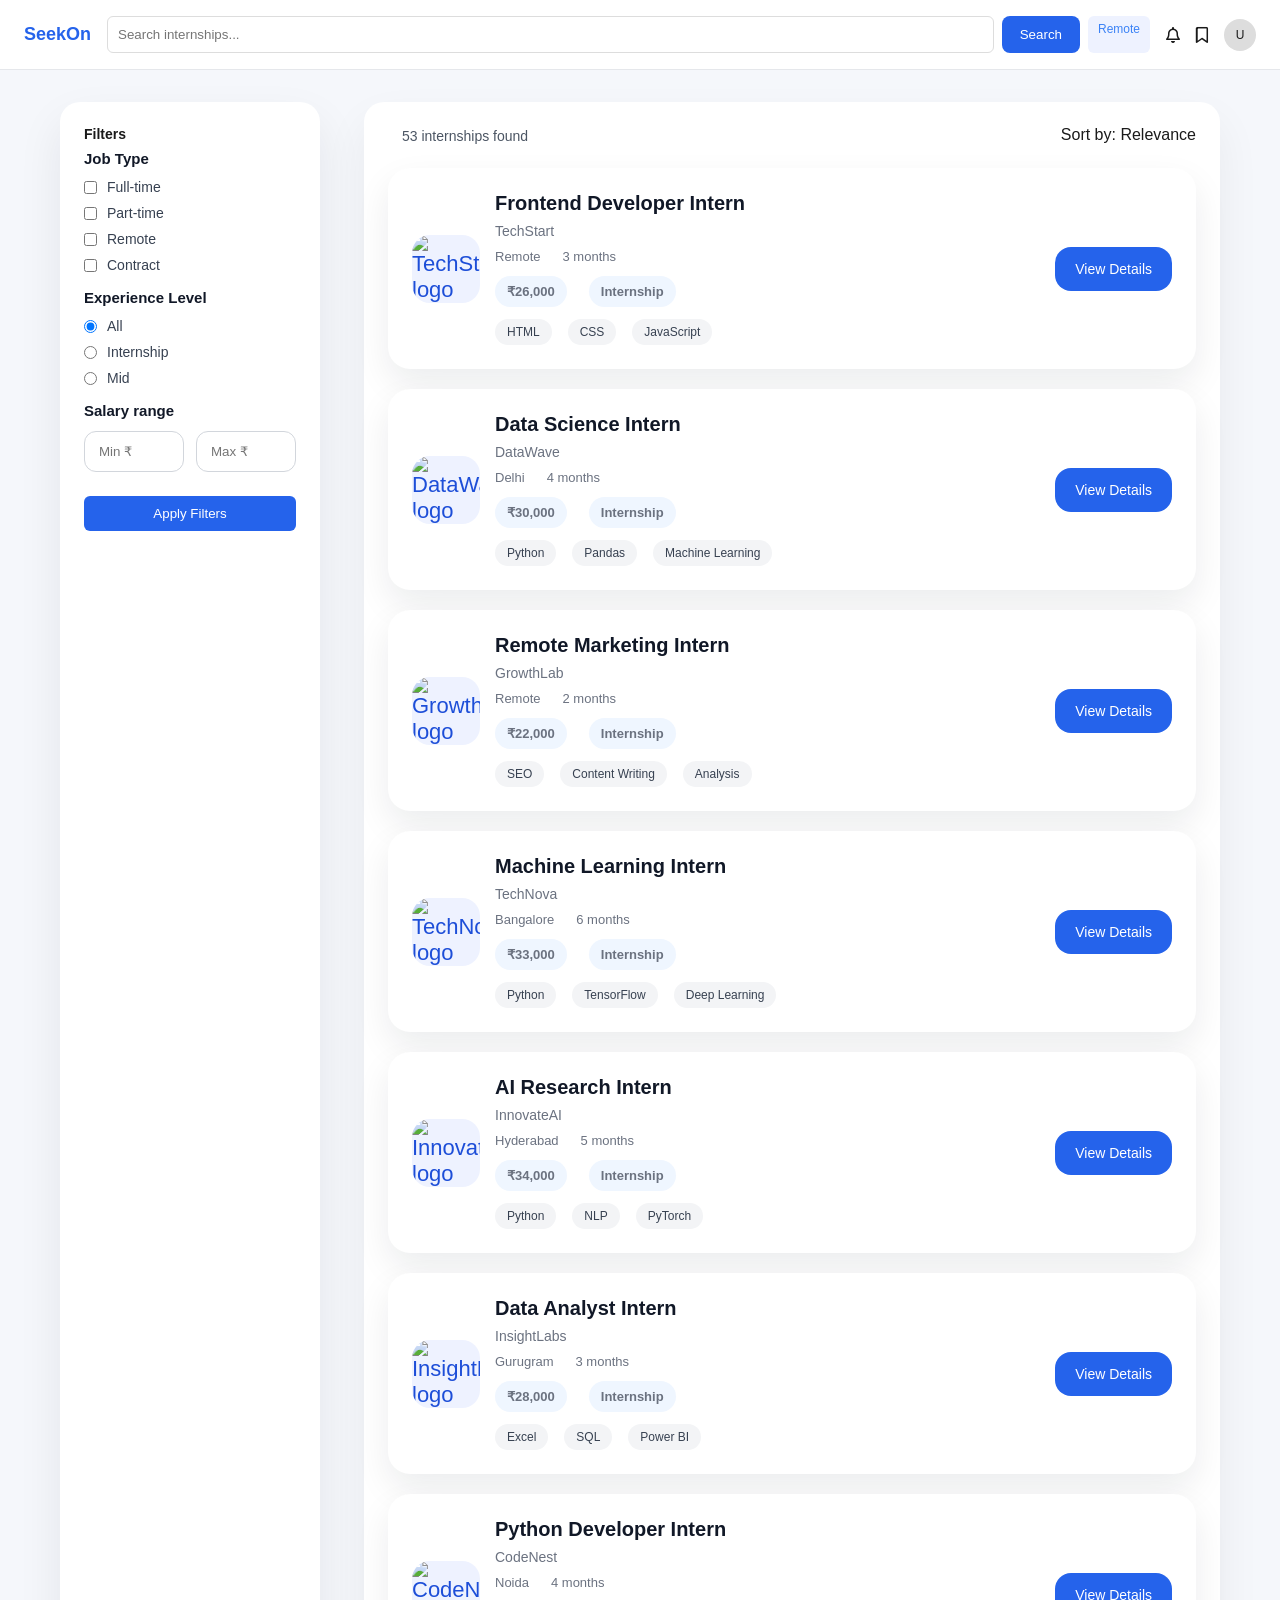
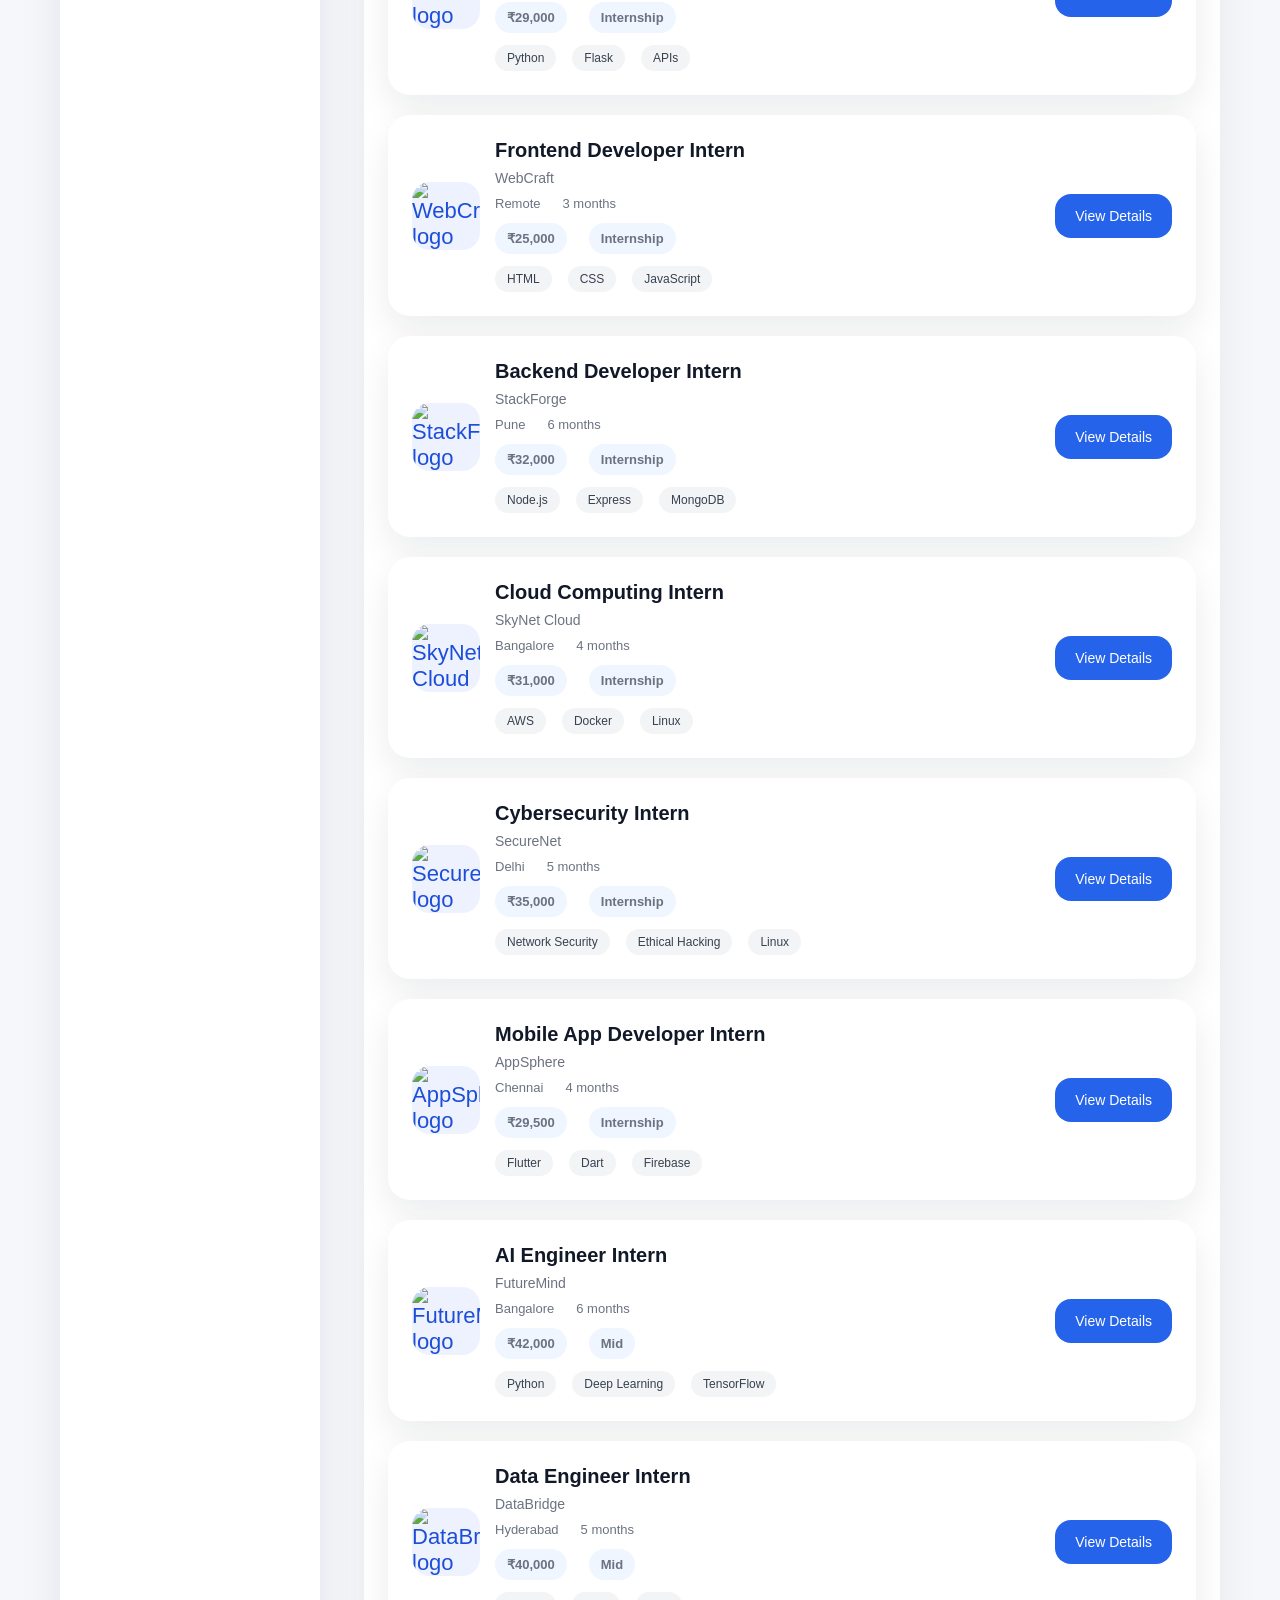
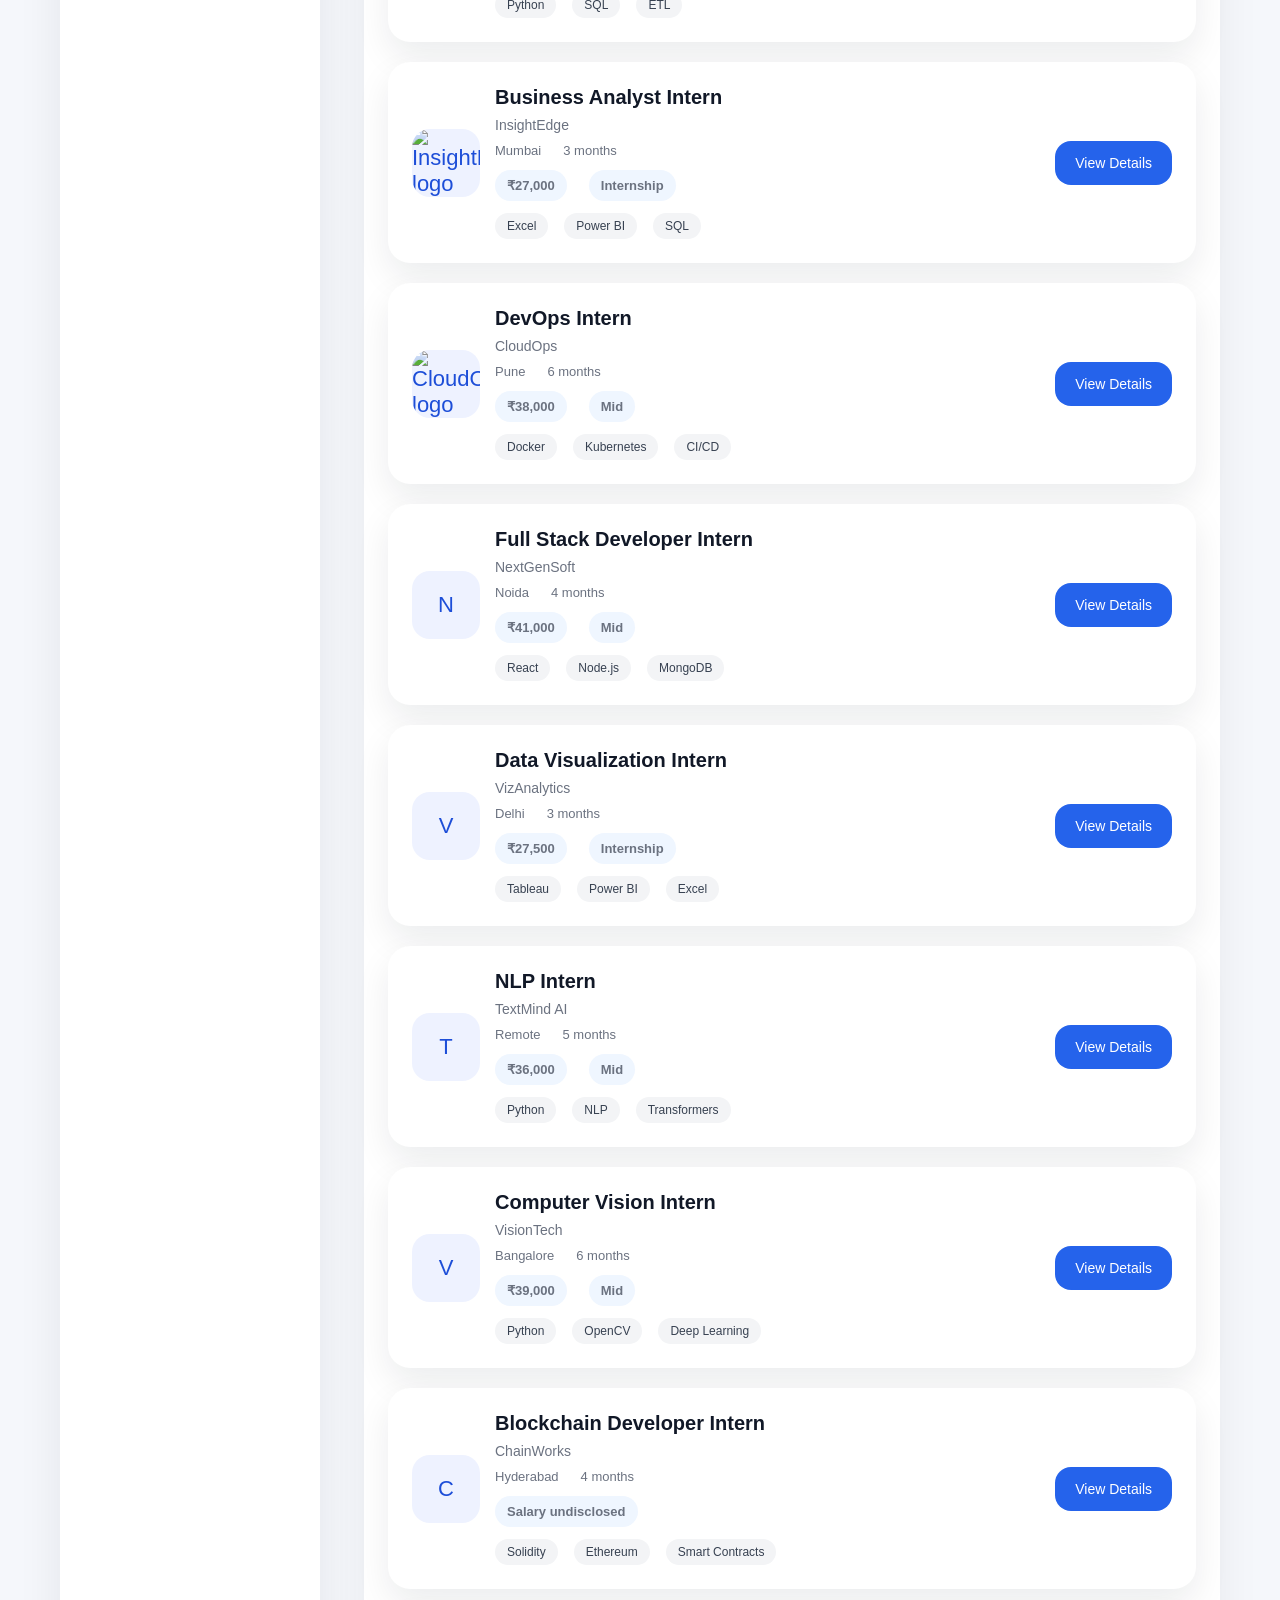
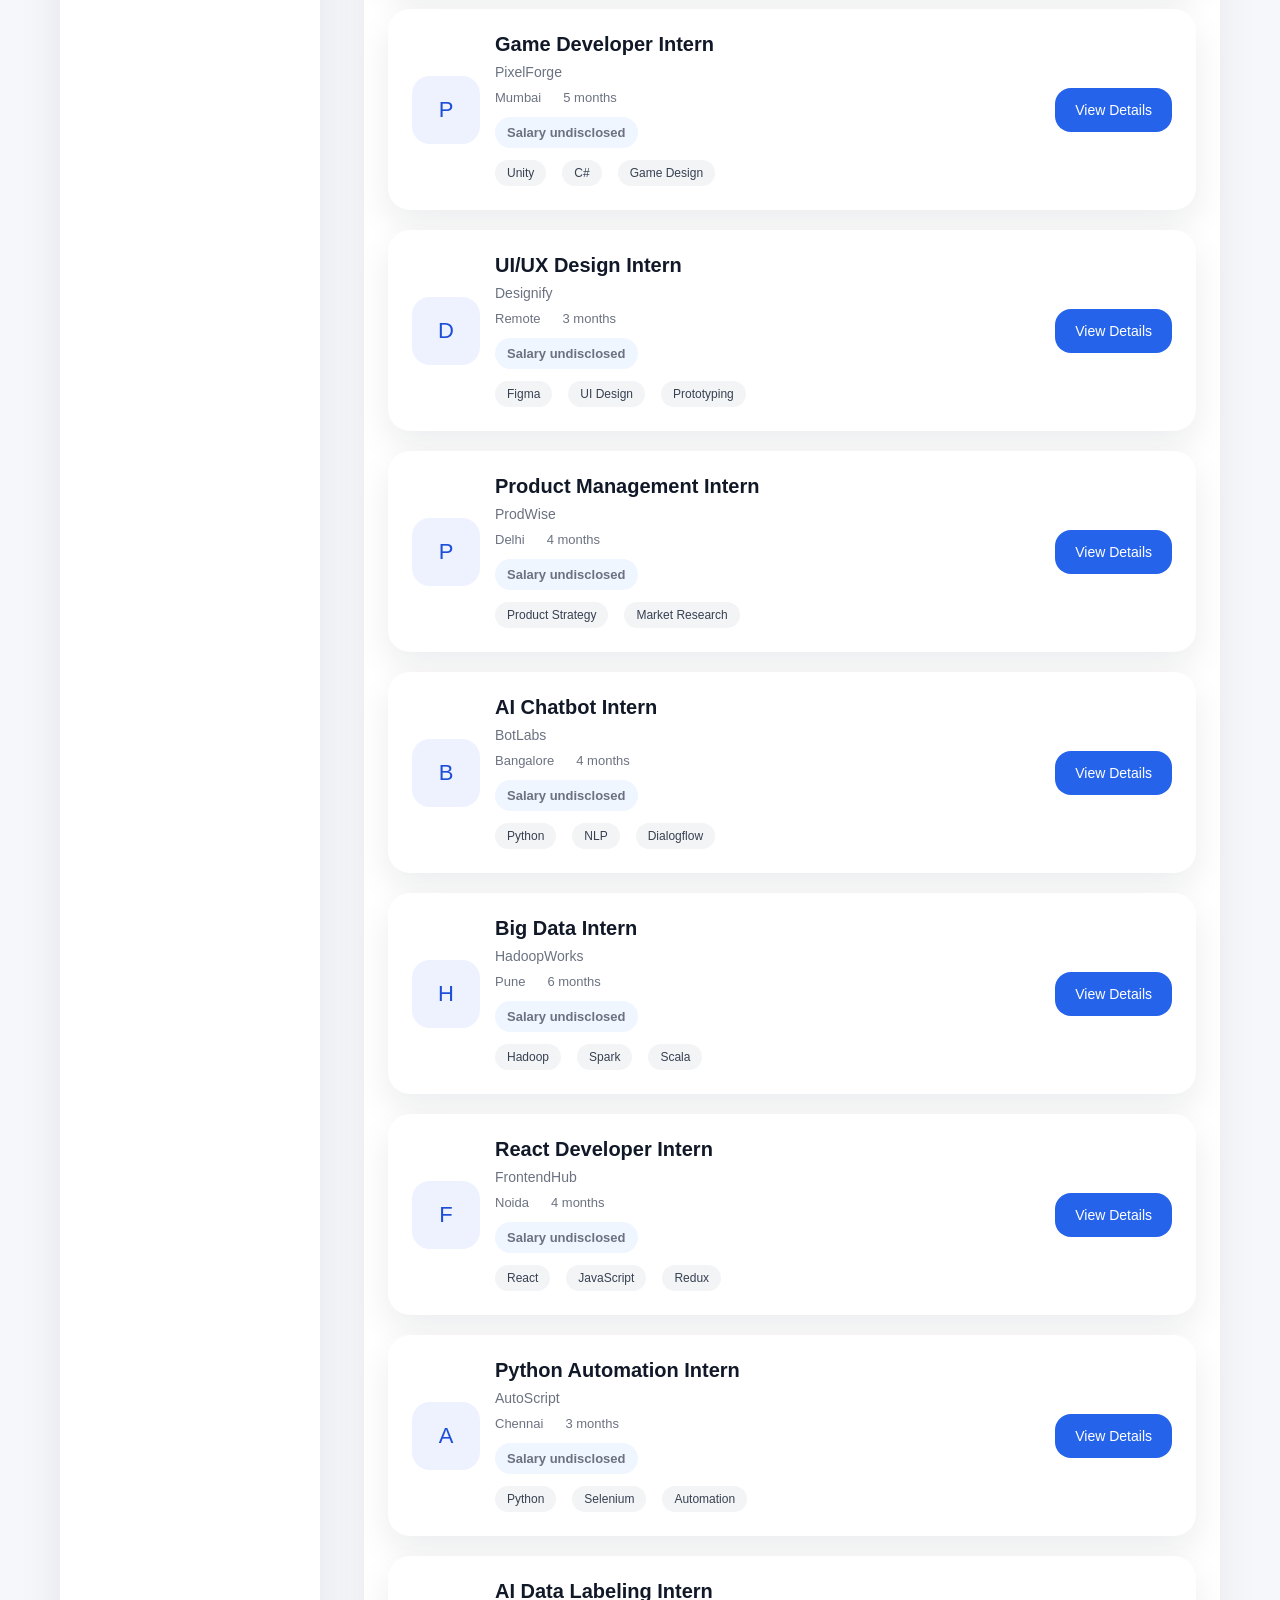
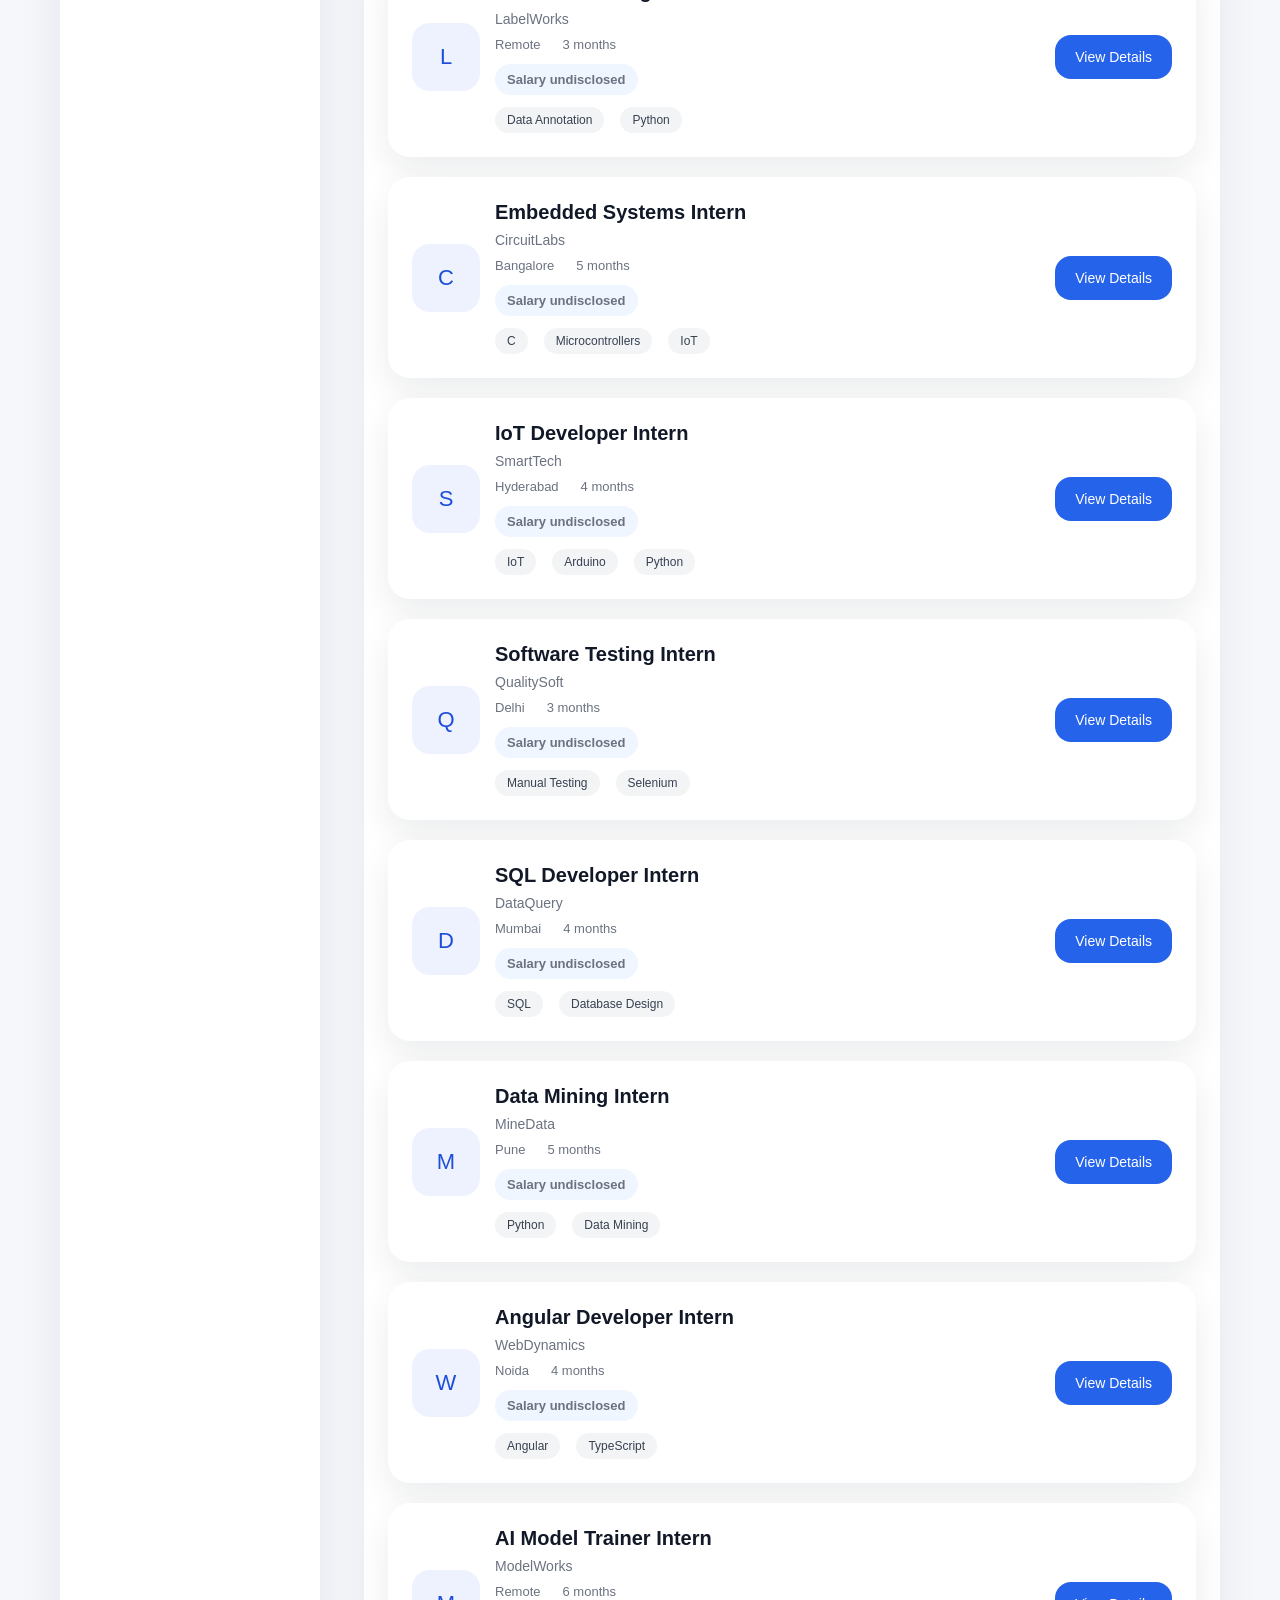
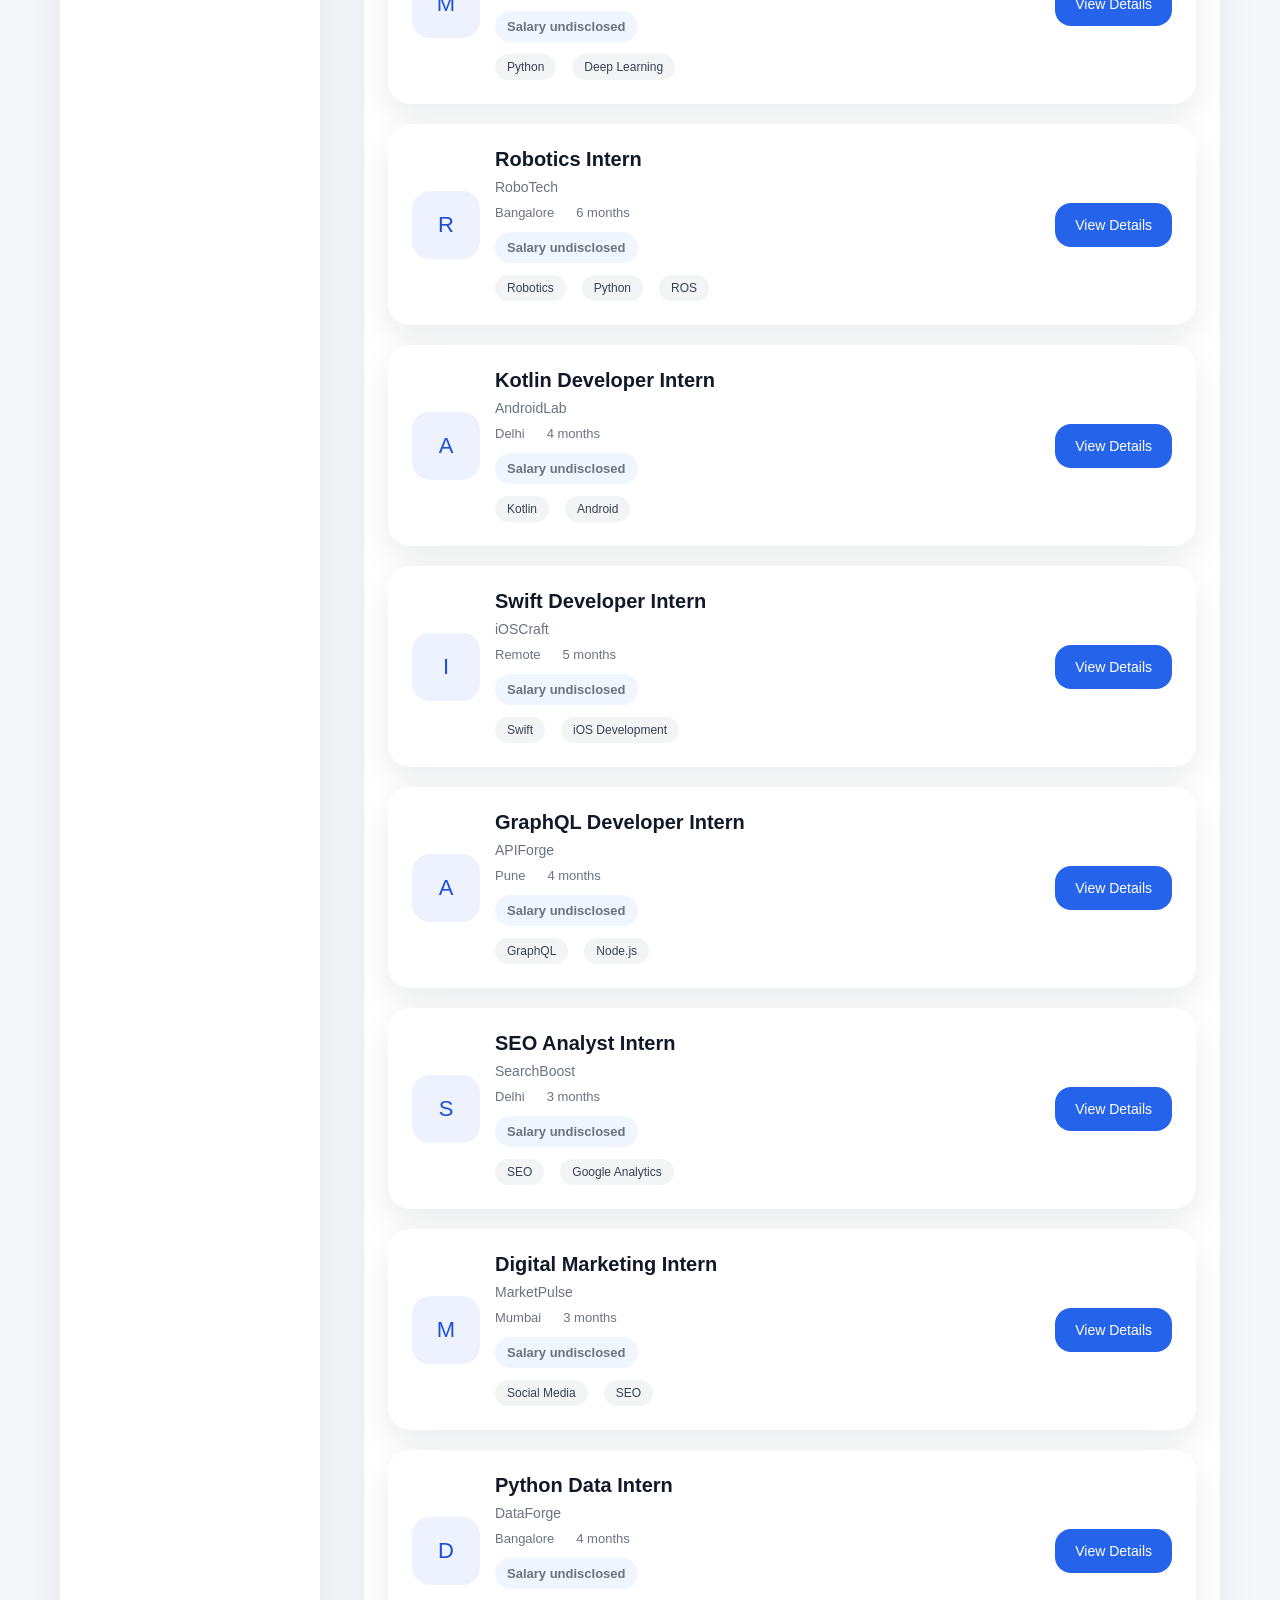
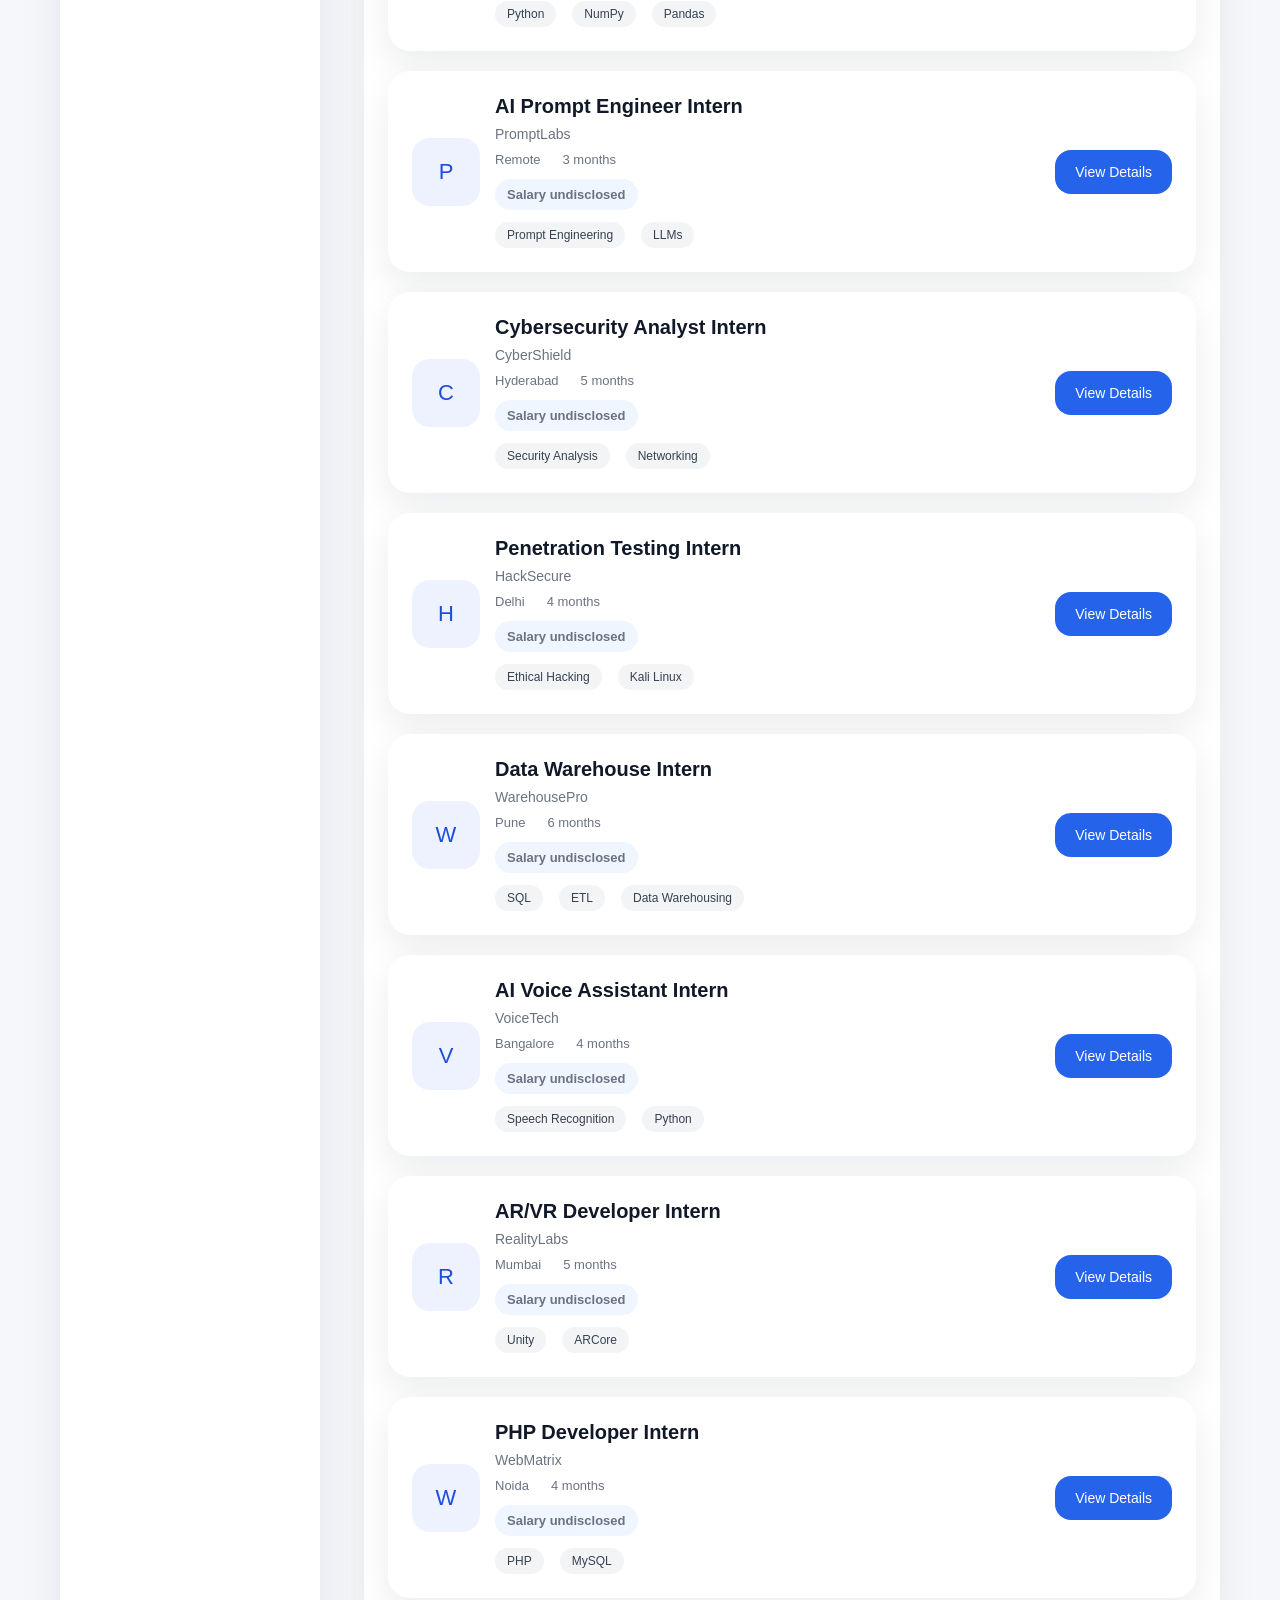
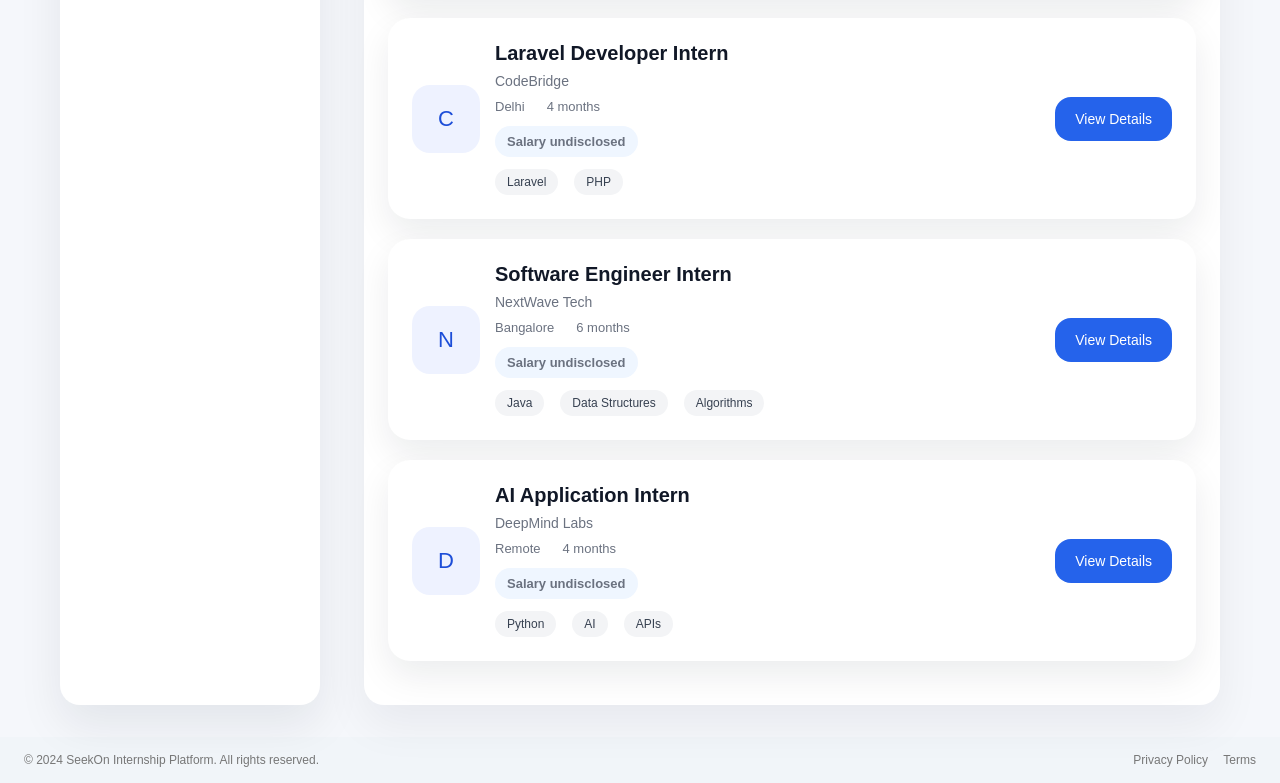
==== commit 6c43a4c3: "in ui we made changes" ====
--- a/explore-internships.html
+++ b/explore-internships.html
@@ -13,8 +13,9 @@
 <div class="logo">SeekOn</div>
 
 <div class="search">
-<input type="text" id="searchInput" placeholder="Search internships...">
-<div class="badge">Remote</div>
+  <input type="text" id="searchInput" placeholder="Search internships...">
+  <button id="searchBtn" class="search-btn">Search</button>
+  <div class="badge">Remote</div>
 </div>
 
 <div class="icons">
@@ -27,24 +28,42 @@
 <div class="container">
 
 <aside class="sidebar">
-<h4>Filters</h4>
+  <h4>Filters</h4>
 
-<div class="filter-group">
-<h4>Job Type</h4>
-<label><input type="checkbox" value="Full-time"> Full-time</label>
-<label><input type="checkbox" value="Part-time"> Part-time</label>
-<label><input type="checkbox" value="Remote"> Remote</label>
-<label><input type="checkbox" value="Contract"> Contract</label>
-</div>
+  <div class="filter-group job-type">
+    <h4>Job Type</h4>
+    <label><input type="checkbox" value="Full-time"> Full-time</label>
+    <label><input type="checkbox" value="Part-time"> Part-time</label>
+    <label><input type="checkbox" value="Remote"> Remote</label>
+    <label><input type="checkbox" value="Contract"> Contract</label>
+  </div>
 
-<button class="primary" id="filterBtn">Apply Filters</button>
+  <div class="filter-group experience-level">
+    <h4>Experience Level</h4>
+    <label><input type="radio" name="experience" value="All" checked> All</label>
+    <label><input type="radio" name="experience" value="Internship"> Internship</label>
+    <label><input type="radio" name="experience" value="Mid"> Mid</label>
+  </div>
+
+  <div class="filter-group salary-range">
+    <h4>Salary range</h4>
+    <div class="salary-inputs">
+      <input type="number" id="salaryMin" placeholder="Min ₹" min="0">
+      <input type="number" id="salaryMax" placeholder="Max ₹" min="0">
+    </div>
+  </div>
+
+  <button class="primary" id="filterBtn">Apply Filters</button>
 </aside>
 
 <main class="main">
 
 <div class="top-bar">
-<div class="tags" id="activeTags"></div>
-<div>Sort by: Relevance</div>
+  <div class="top-left">
+    <div class="tags" id="activeTags"></div>
+    <div id="resultCount" class="result-count"></div>
+  </div>
+  <div>Sort by: Relevance</div>
 </div>
 
 <div id="jobList"></div>
--- a/css/style.css
+++ b/css/style.css
@@ -838,6 +838,200 @@
 align-items:center
 }
 
+.search-btn{
+  border:none;
+  background:#2563eb;
+  color:#fff;
+  padding:10px 18px;
+  border-radius:8px;
+  cursor:pointer;
+  transition:background 0.2s ease;
+}
+
+.search-btn:hover{
+  background:#1e40af;
+}
+
+.container{
+  display:grid;
+  grid-template-columns:280px 1fr;
+  gap:24px;
+  max-width:1200px;
+  margin:32px auto;
+  padding:0 20px;
+}
+
+.sidebar{
+  background:#fff;
+  border-radius:20px;
+  padding:24px;
+  box-shadow:0 20px 45px rgba(15,23,42,0.08);
+}
+
+.main{
+  background:#fff;
+  border-radius:20px;
+  padding:24px;
+  box-shadow:0 20px 45px rgba(15,23,42,0.06);
+}
+
+.filter-group h4{
+  margin-bottom:12px;
+  font-size:15px;
+  color:#111827;
+}
+
+.filter-group label{
+  display:flex;
+  align-items:center;
+  gap:10px;
+  margin-bottom:10px;
+  font-size:14px;
+  color:#374151;
+  cursor:pointer;
+}
+
+.salary-inputs{
+  display:grid;
+  grid-template-columns:1fr 1fr;
+  gap:12px;
+}
+
+.salary-inputs input{
+  width:100%;
+  padding:12px 14px;
+  border:1px solid #d2d6dc;
+  border-radius:12px;
+}
+
+.top-bar{
+  display:flex;
+  justify-content:space-between;
+  align-items:flex-end;
+  gap:16px;
+  margin-bottom:24px;
+  flex-wrap:wrap;
+}
+
+.top-left{
+  display:flex;
+  align-items:center;
+  gap:14px;
+  flex-wrap:wrap;
+}
+
+.result-count{
+  color:#4b5563;
+  font-size:14px;
+}
+
+.job-card{
+  display:flex;
+  justify-content:space-between;
+  align-items:center;
+  gap:20px;
+  padding:24px;
+  border-radius:22px;
+  box-shadow:0 15px 35px rgba(15,23,42,0.08);
+  margin-bottom:20px;
+  background:#fff;
+}
+
+.company-logo{
+  width:68px;
+  height:68px;
+  border-radius:18px;
+  background:#eef2ff;
+  display:flex;
+  align-items:center;
+  justify-content:center;
+  font-size:22px;
+  color:#1d4ed8;
+}
+
+.company-logo img{
+  width:100%;
+  height:100%;
+  object-fit:cover;
+  border-radius:18px;
+}
+
+.job-info h3{
+  margin:0 0 8px;
+  font-size:20px;
+  color:#111827;
+}
+
+.job-info .company{
+  margin:0 0 10px;
+  color:#6b7280;
+  font-size:14px;
+}
+
+.job-card .meta{
+  display:flex;
+  flex-wrap:wrap;
+  gap:10px;
+  margin-bottom:12px;
+}
+
+.job-card .meta span{
+  font-size:13px;
+  color:#6b7280;
+}
+
+.salary-chip,
+.experience-chip{
+  display:inline-flex;
+  align-items:center;
+  padding:8px 12px;
+  border-radius:999px;
+  background:#eff6ff;
+  color:#1d4ed8;
+  font-size:12px;
+  font-weight:600;
+}
+
+.job-card .skills{
+  display:flex;
+  flex-wrap:wrap;
+  gap:8px;
+}
+
+.job-card .tag{
+  background:#f3f4f6;
+  color:#374151;
+  border-radius:999px;
+  padding:6px 12px;
+  font-size:12px;
+}
+
+.view-btn{
+  background:#2563eb;
+  color:#fff;
+  padding:14px 20px;
+  border-radius:16px;
+  text-decoration:none;
+  transition:background 0.2s ease, transform 0.2s ease;
+}
+
+.view-btn:hover{
+  background:#1d4ed8;
+  transform:translateY(-1px);
+}
+
+@media (max-width:1024px){
+  .container{grid-template-columns:1fr;}
+  .sidebar{order:2;}
+  .main{order:1;}
+}
+
+@media (max-width:768px){
+  .job-card{flex-direction:column; align-items:flex-start;}
+  .top-bar{align-items:flex-start;}
+}
+
+
 .subscribe-input{
 display:flex;
 gap:8px
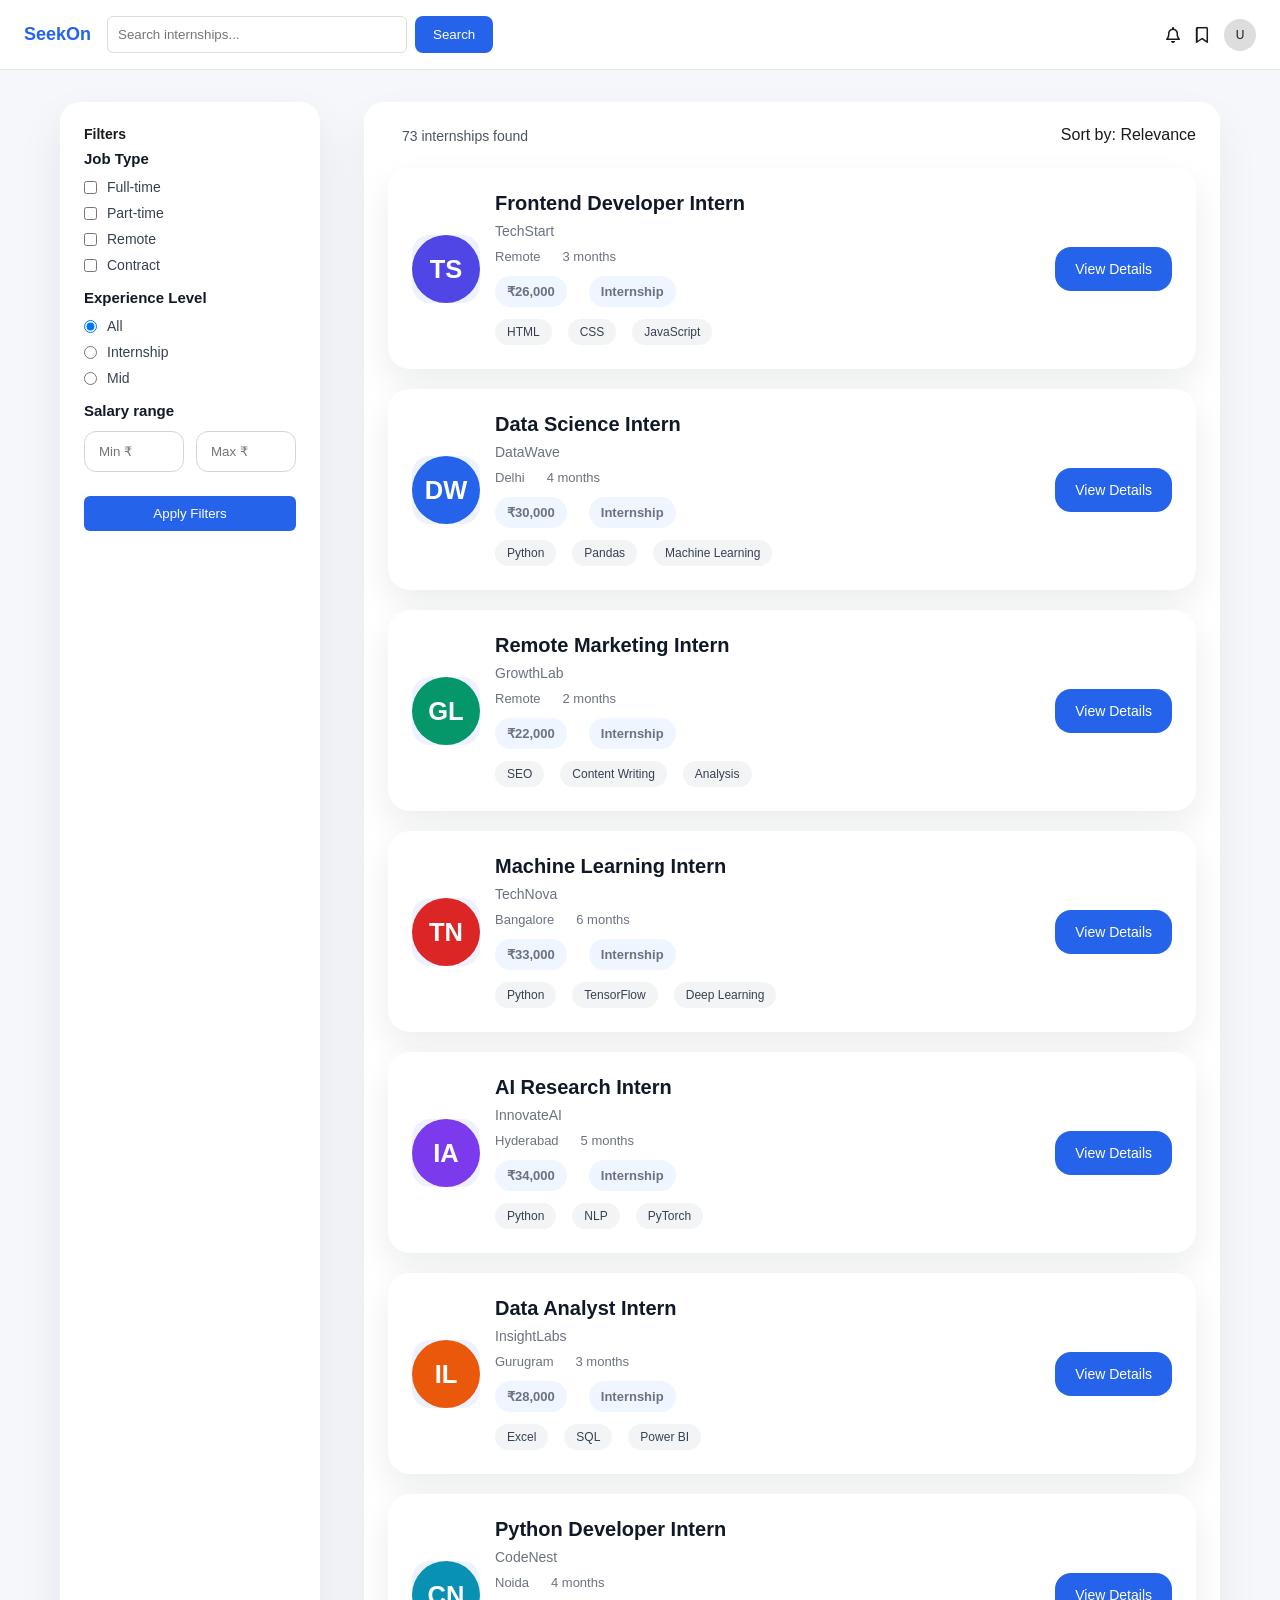
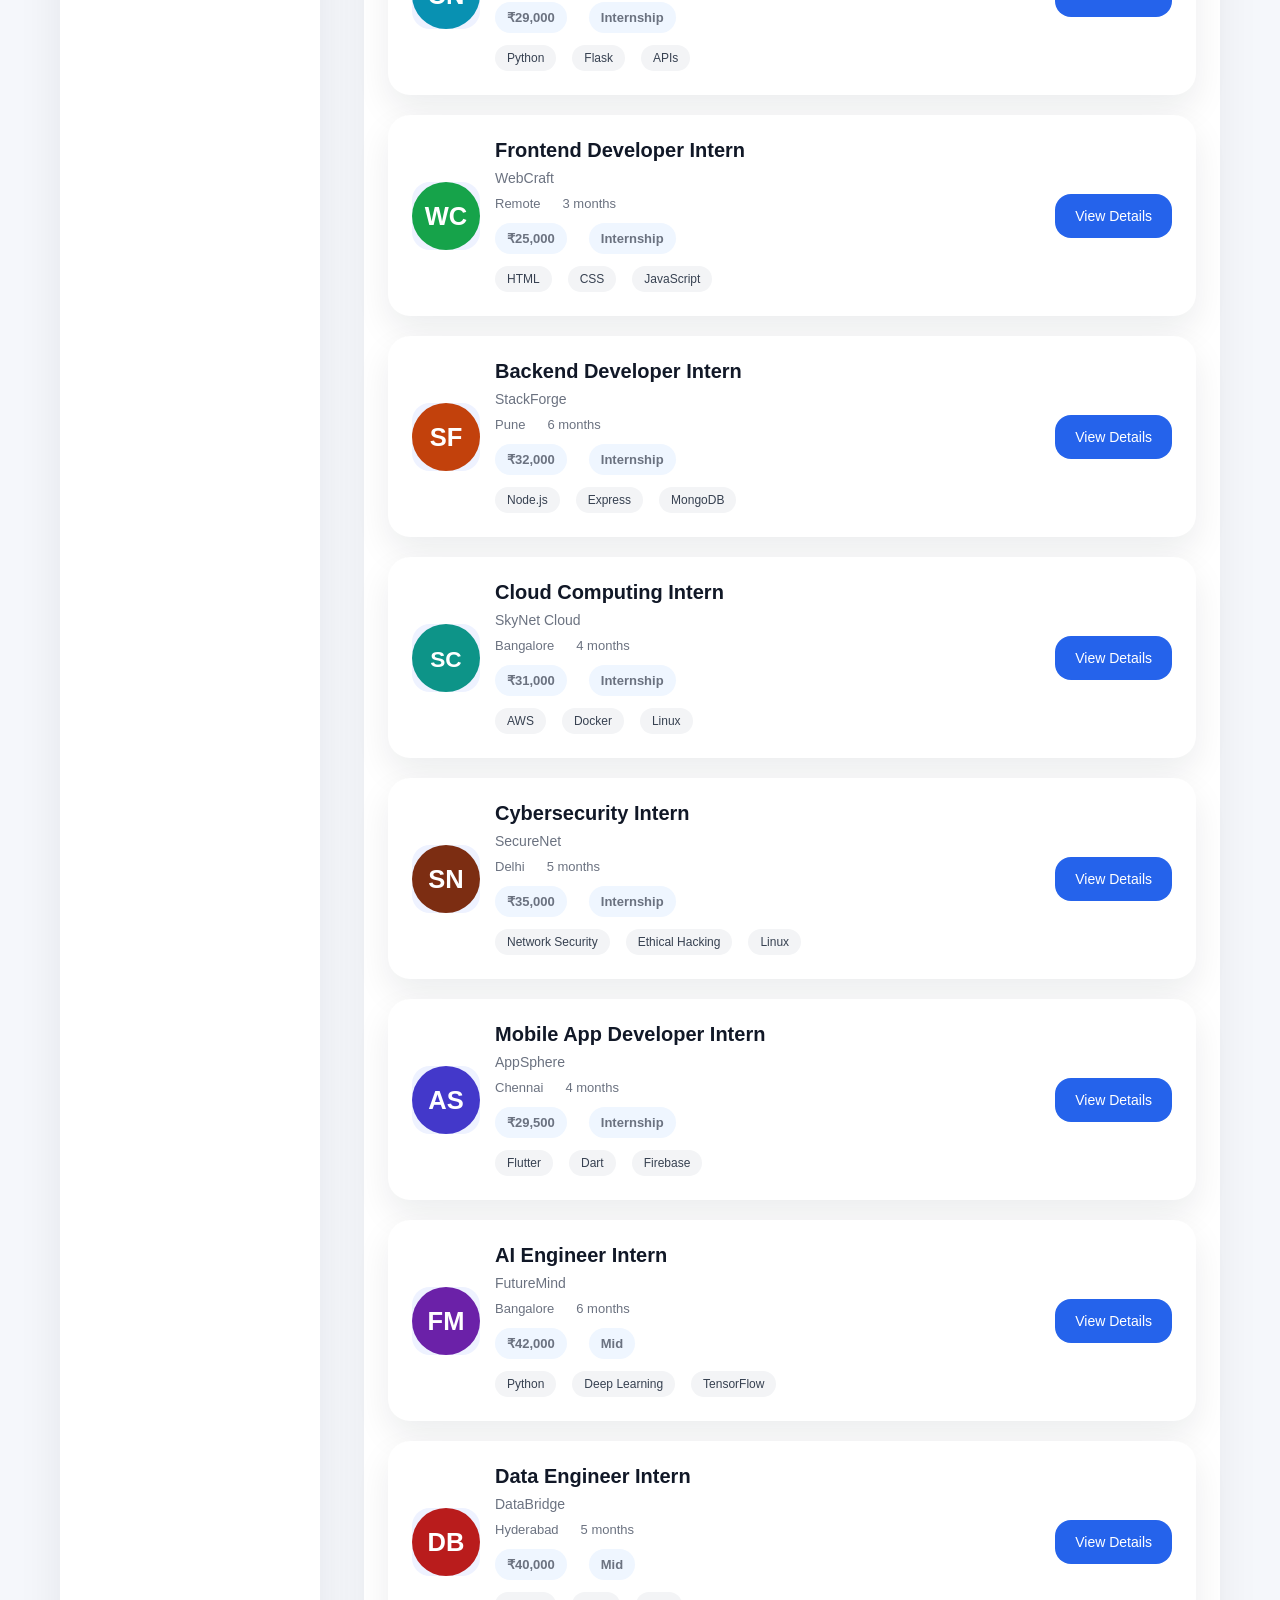
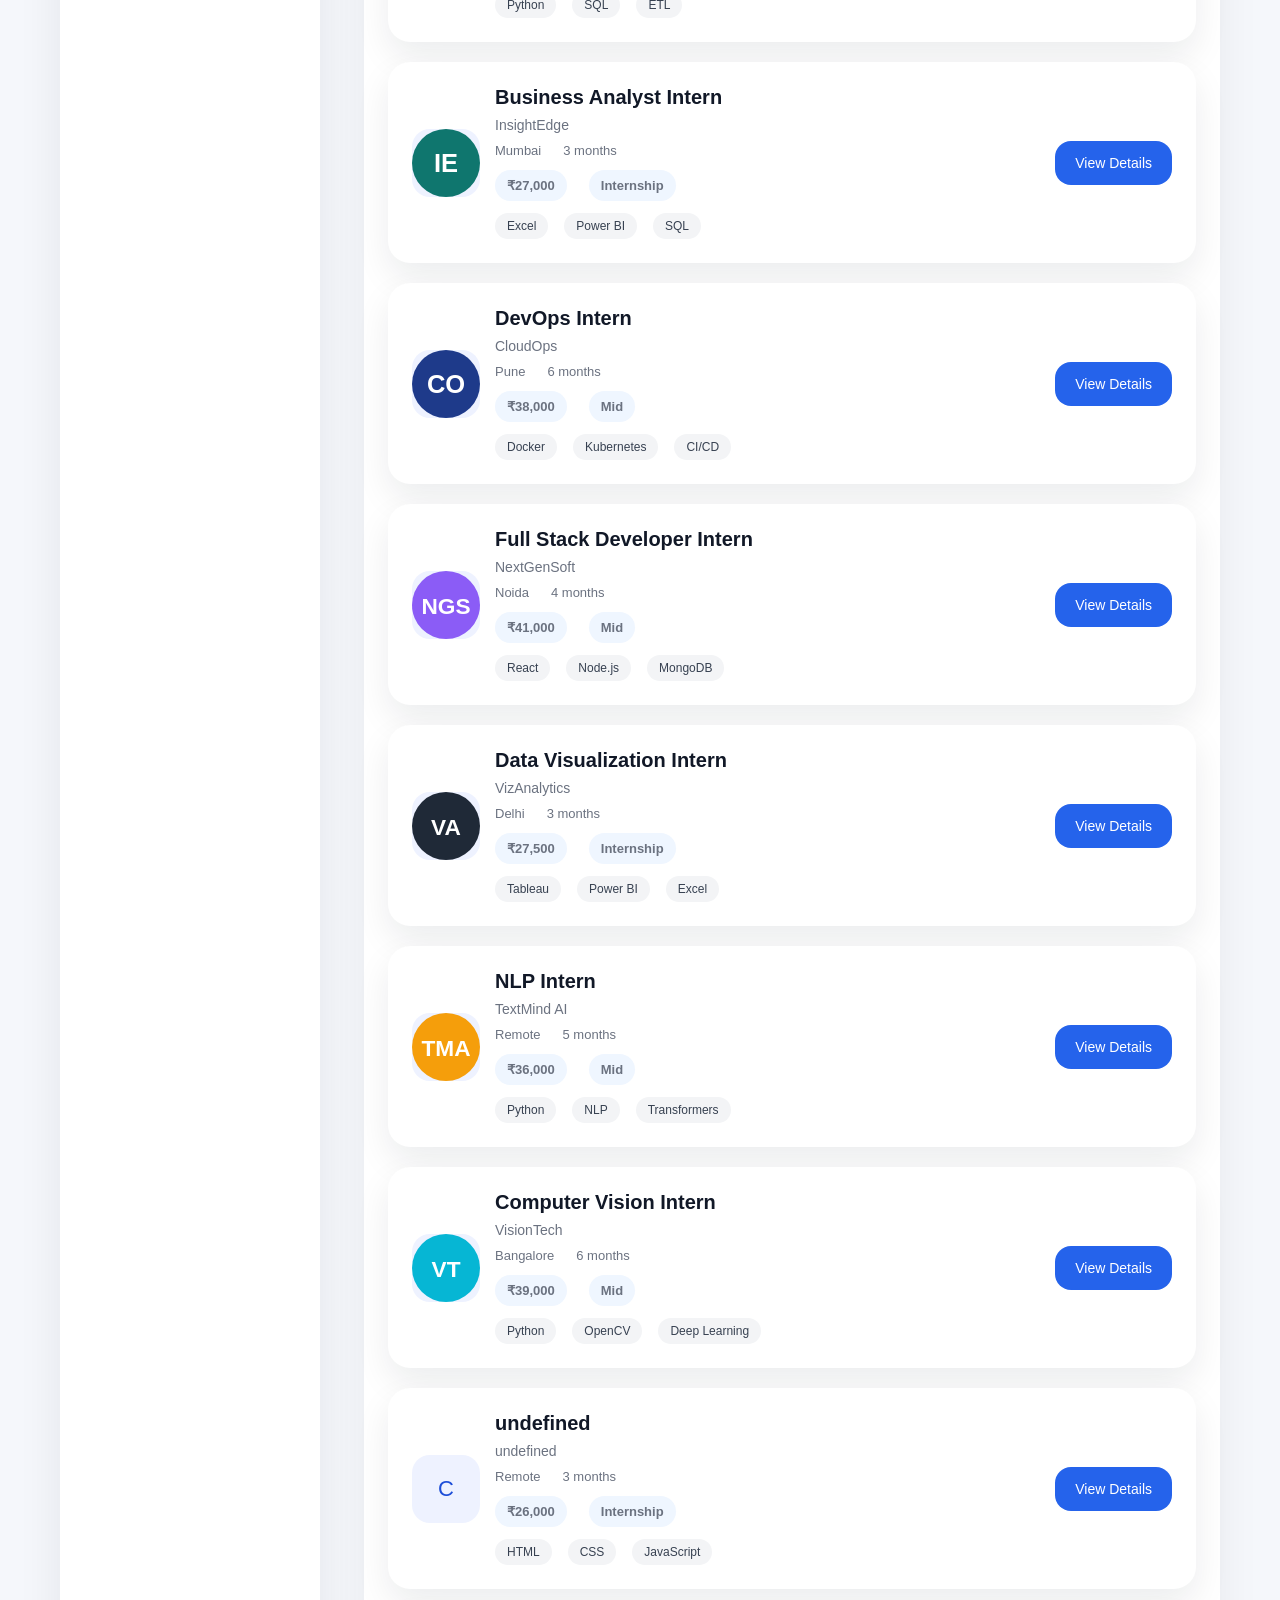
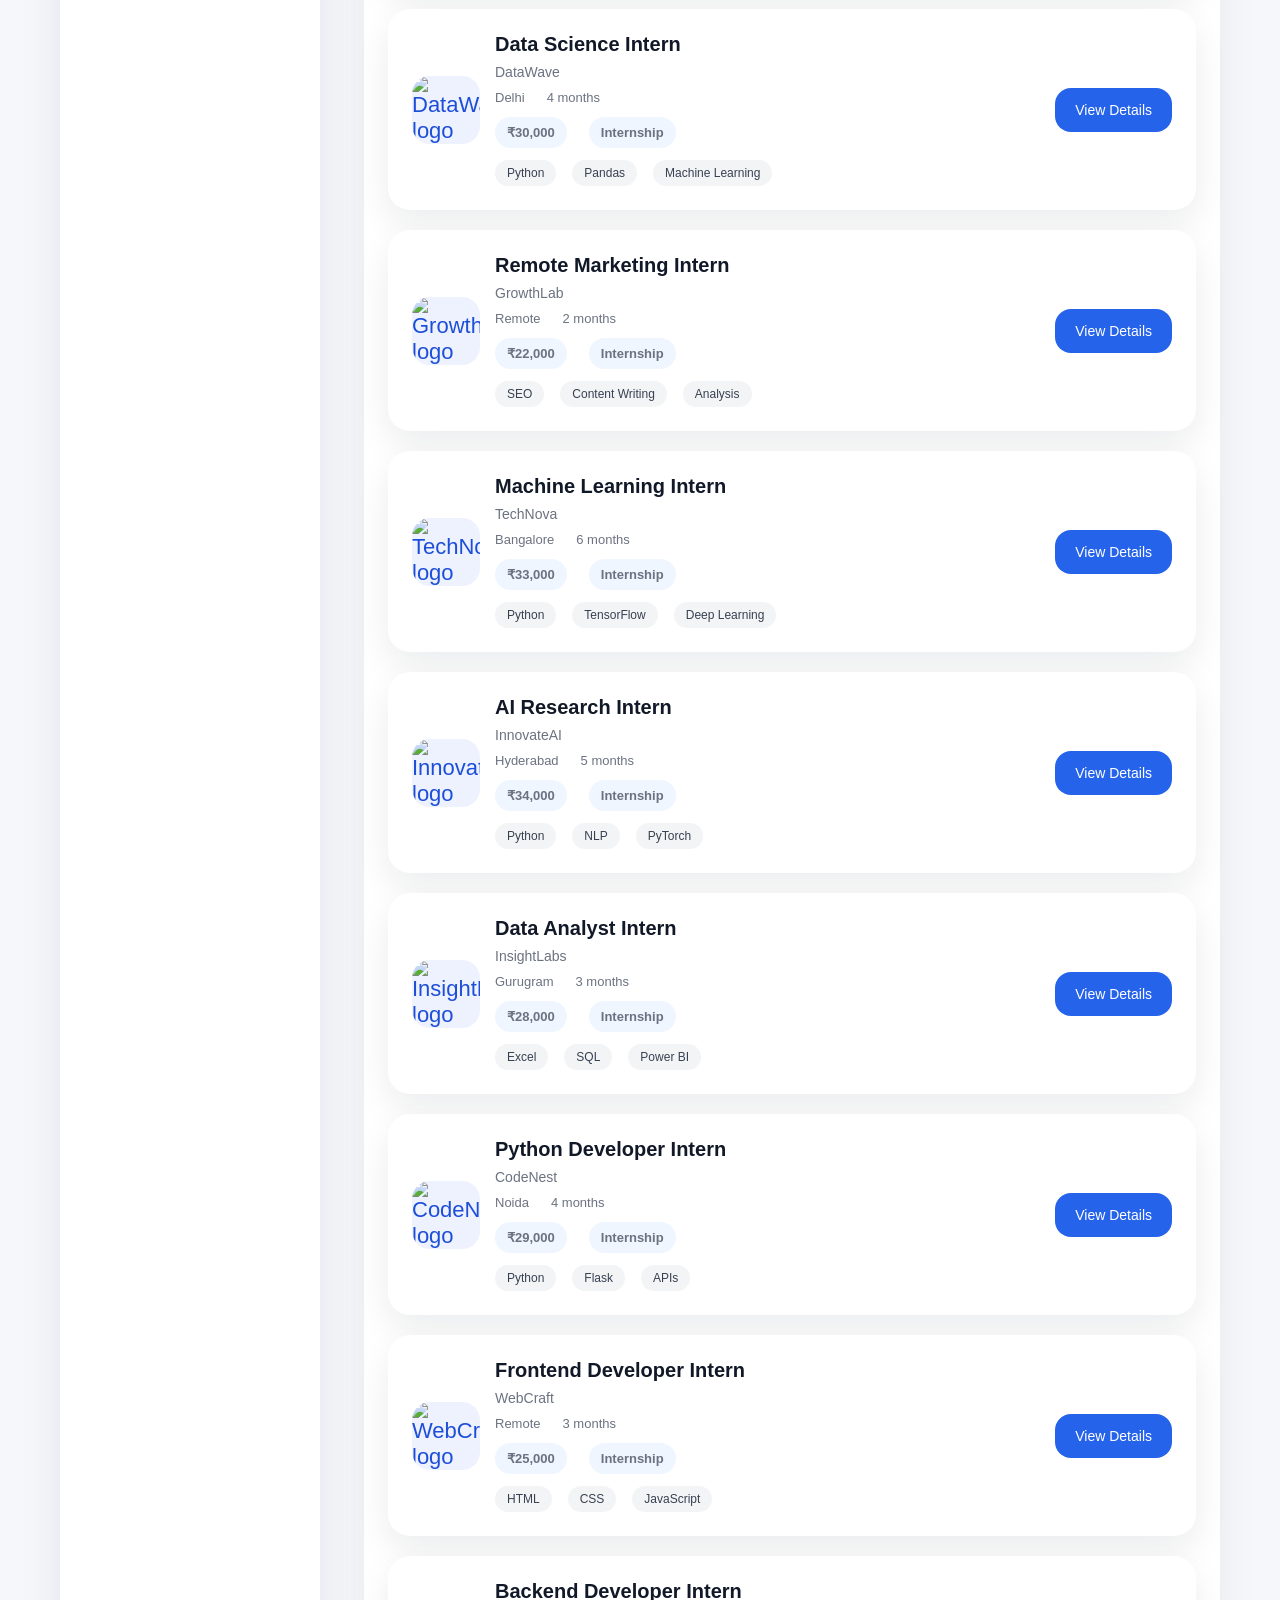
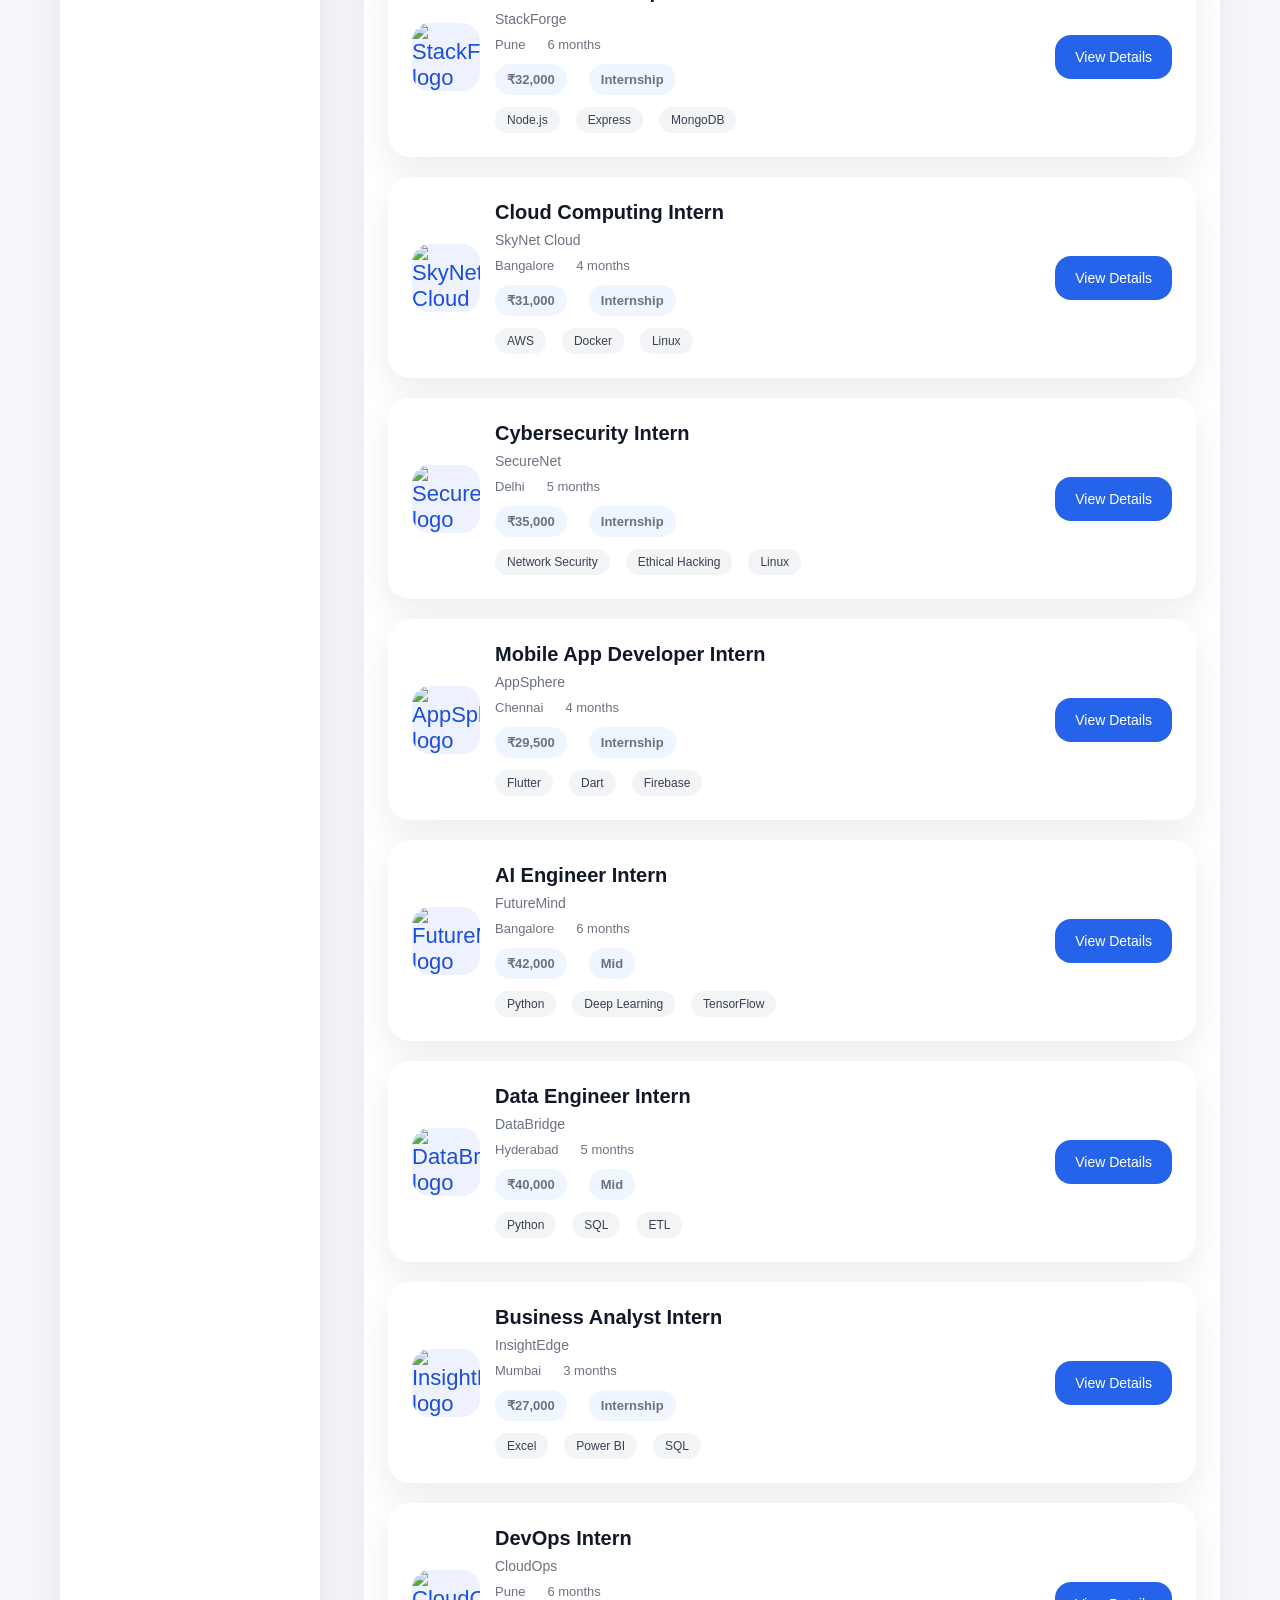
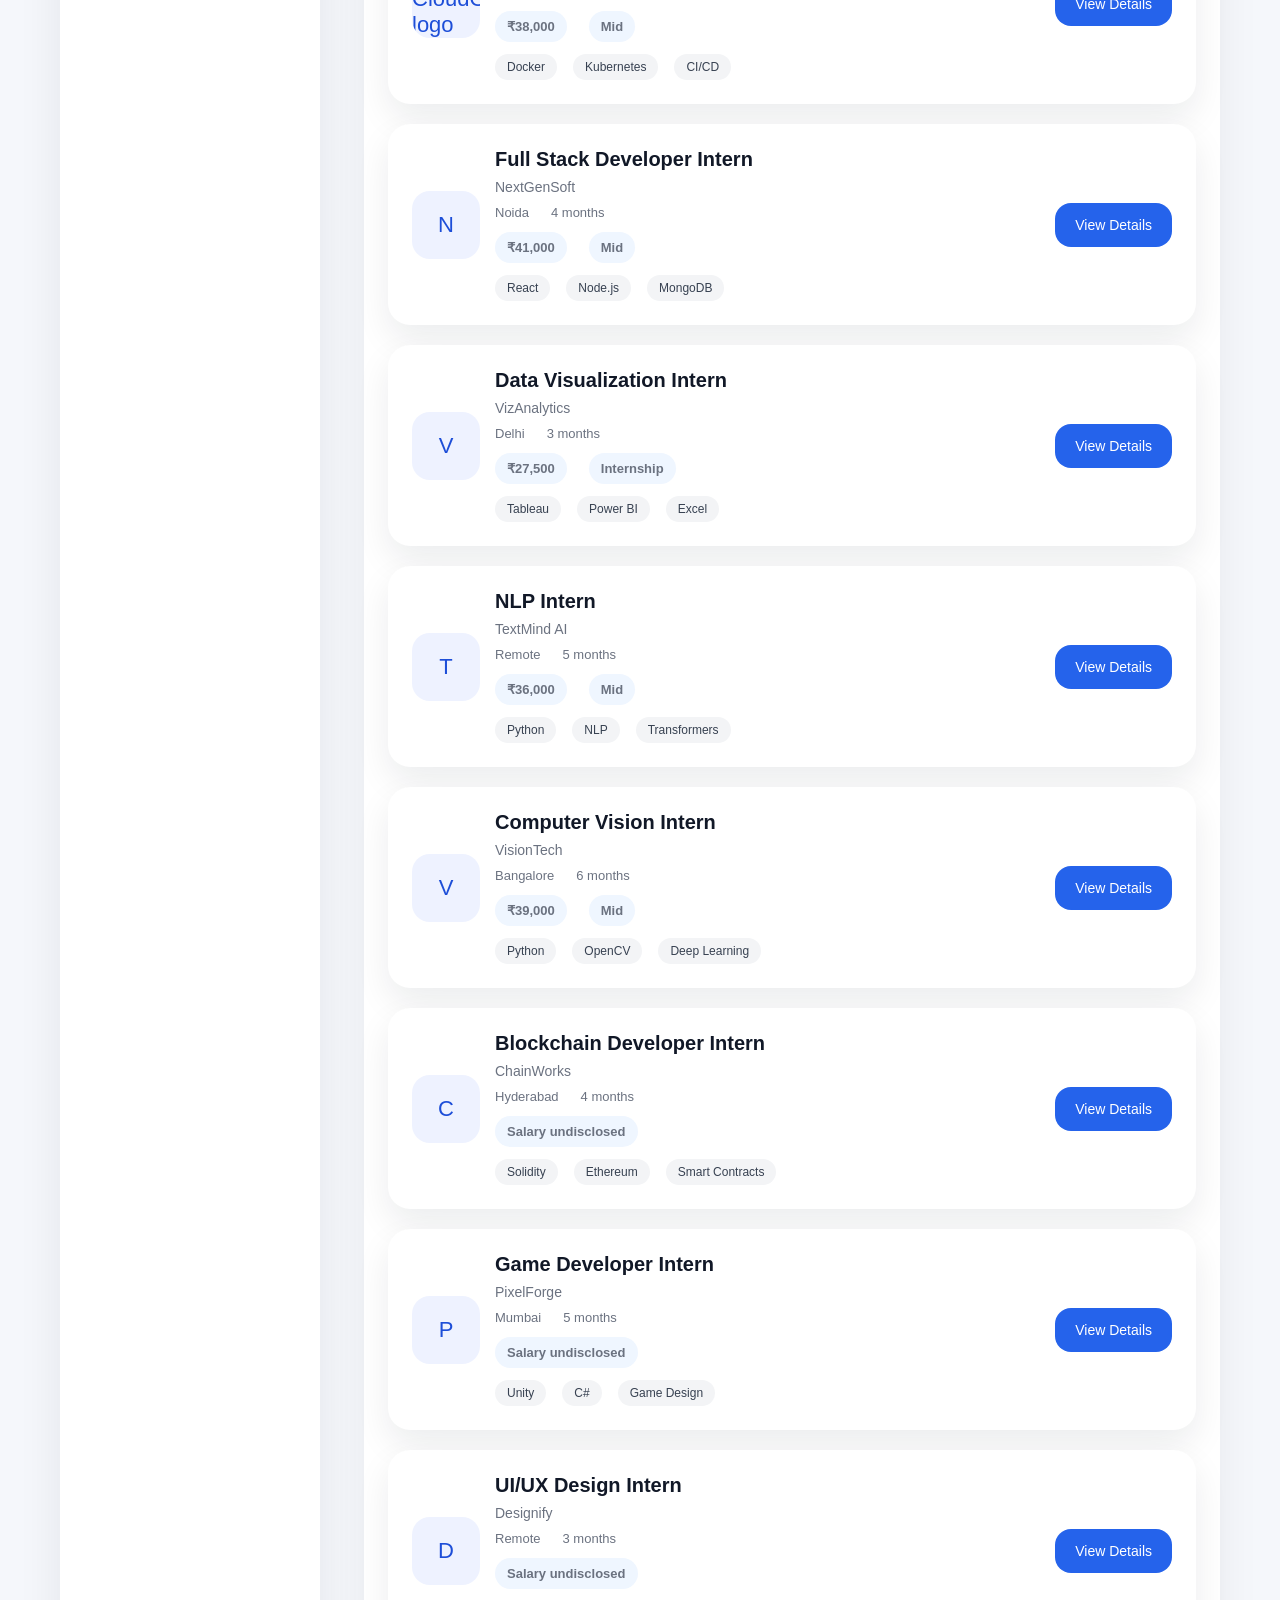
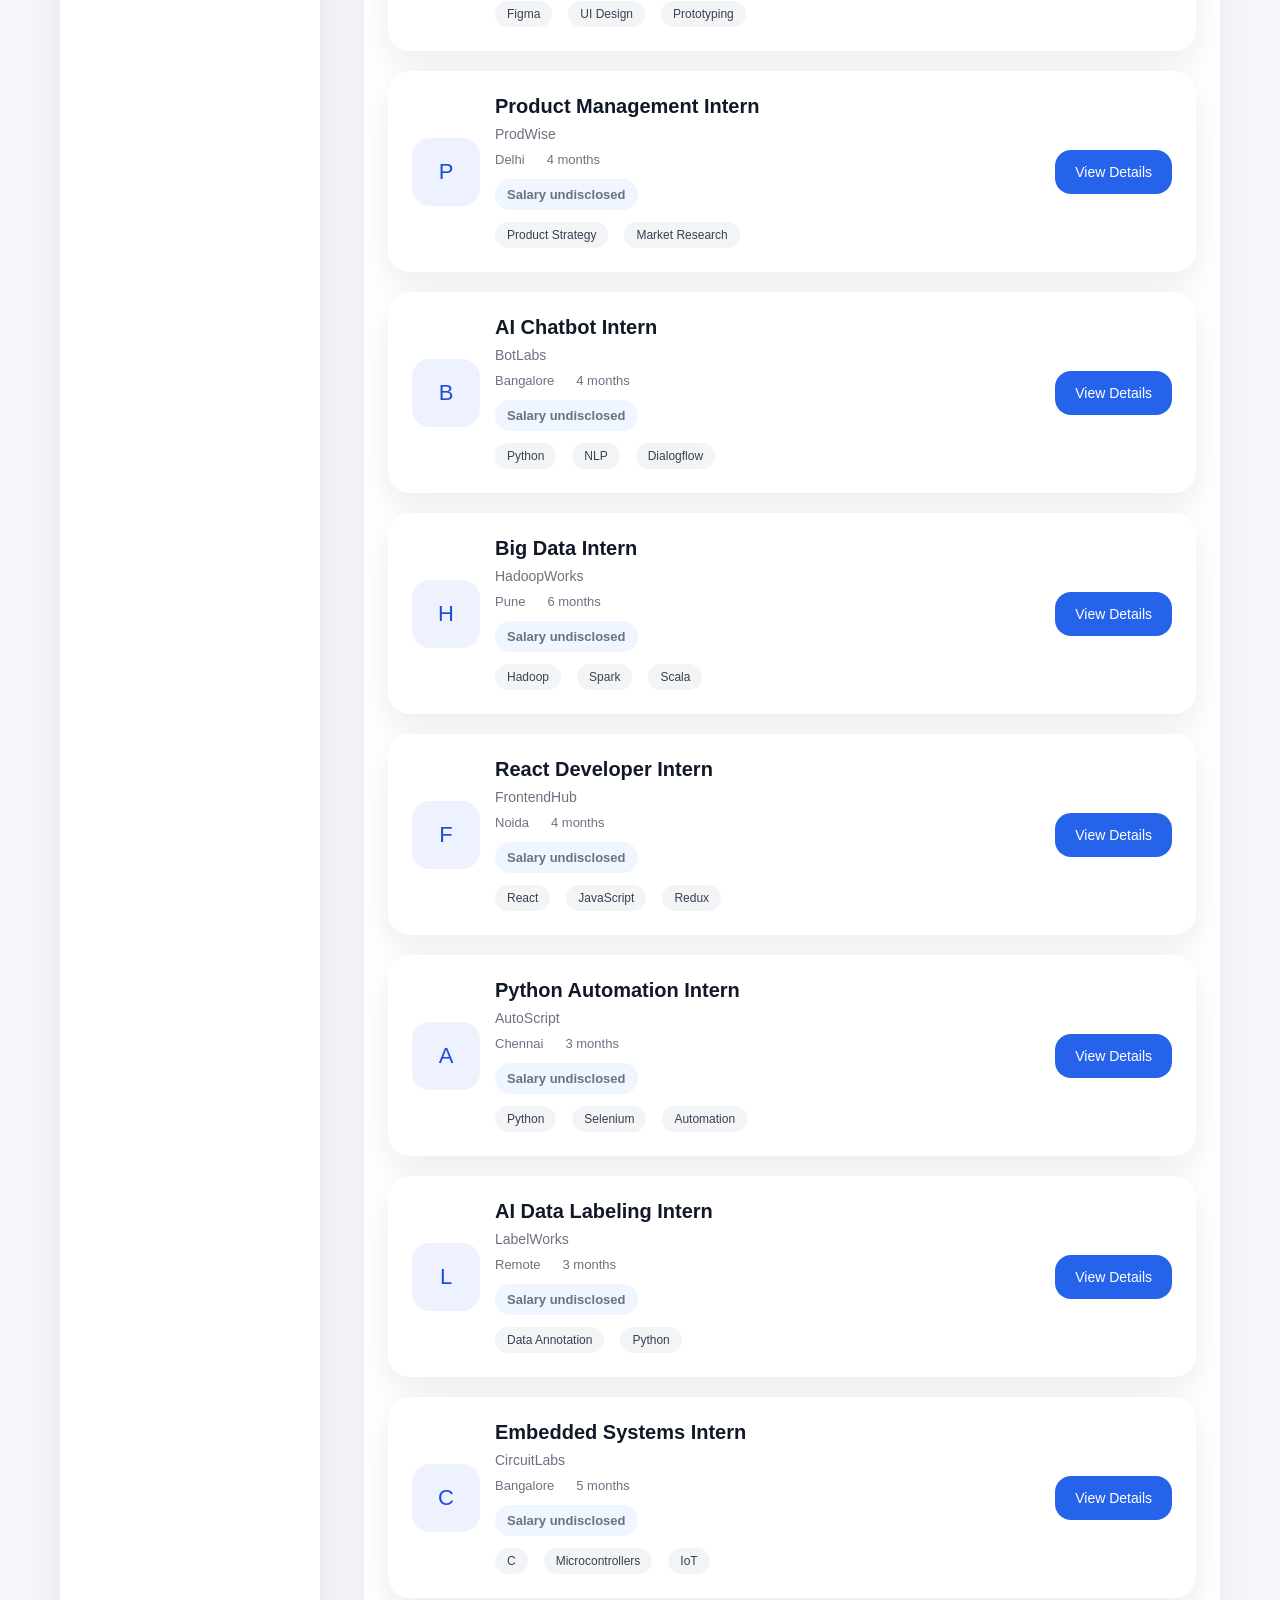
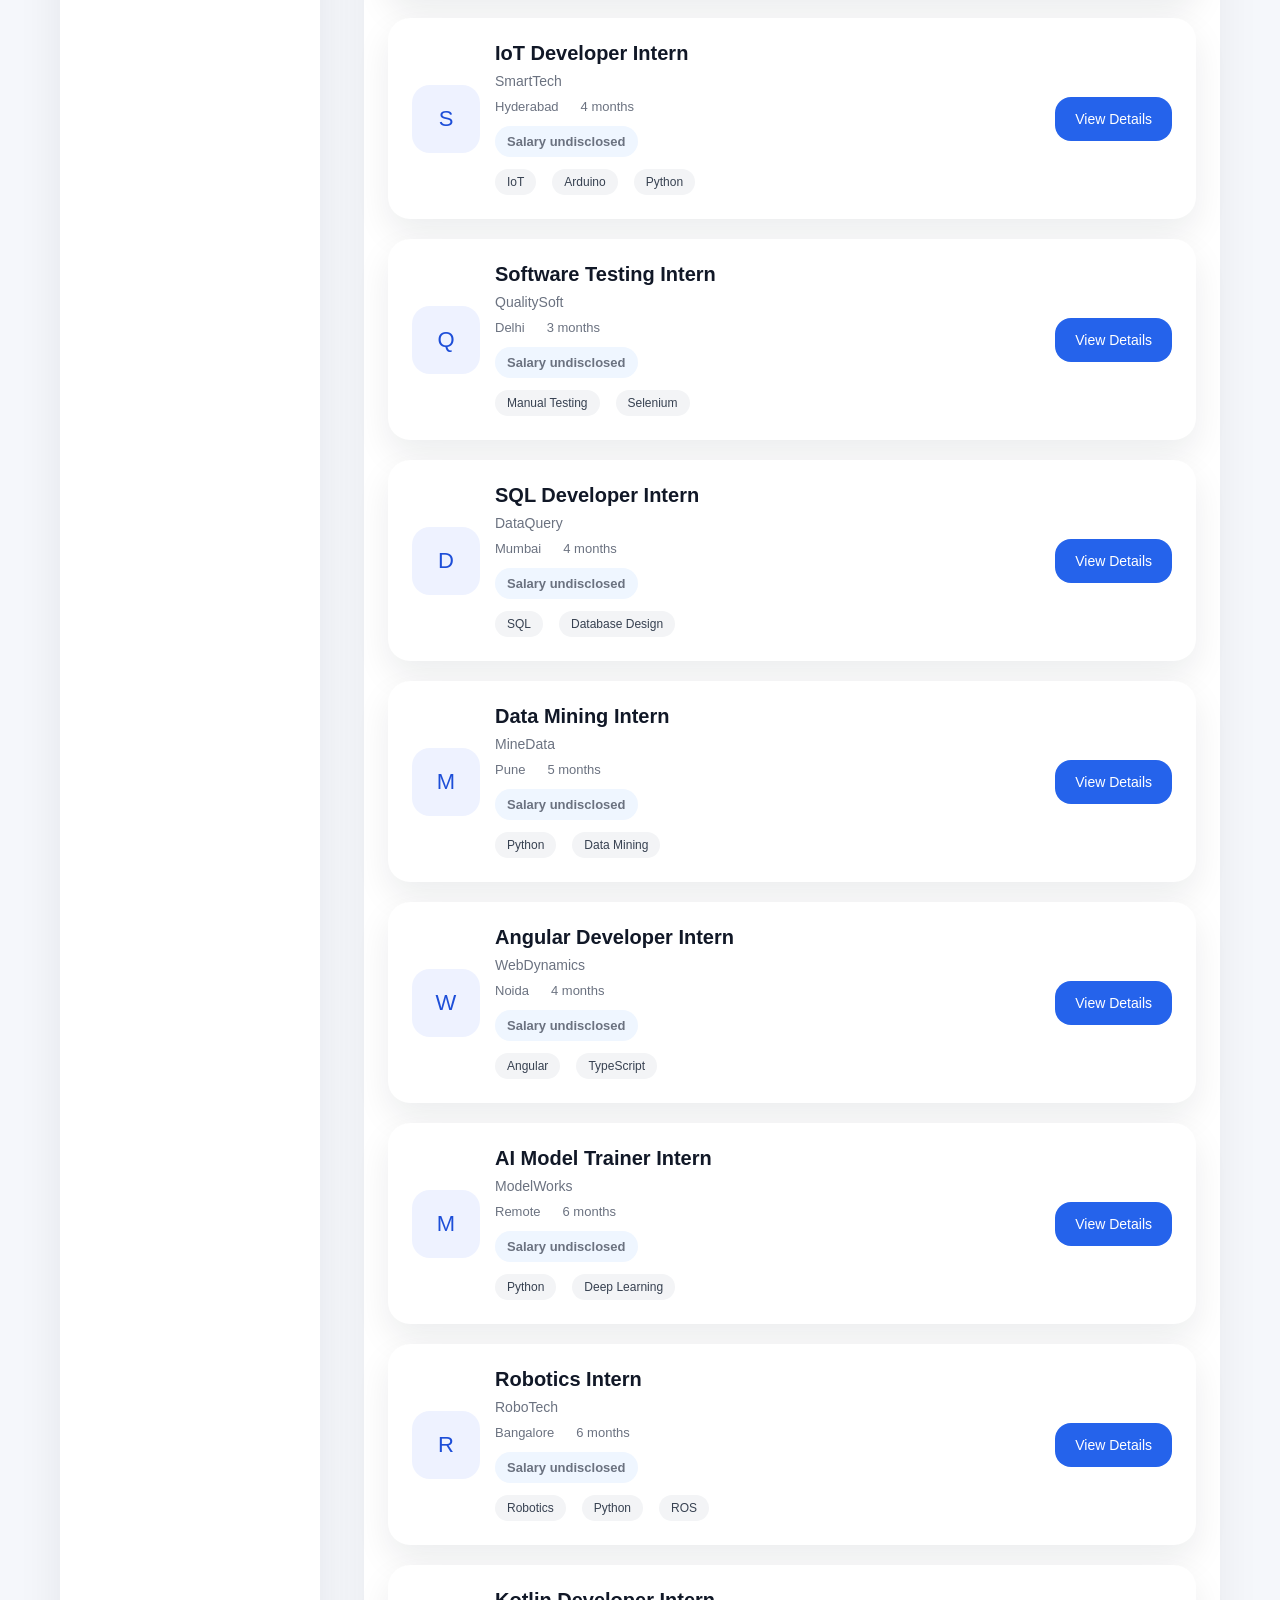
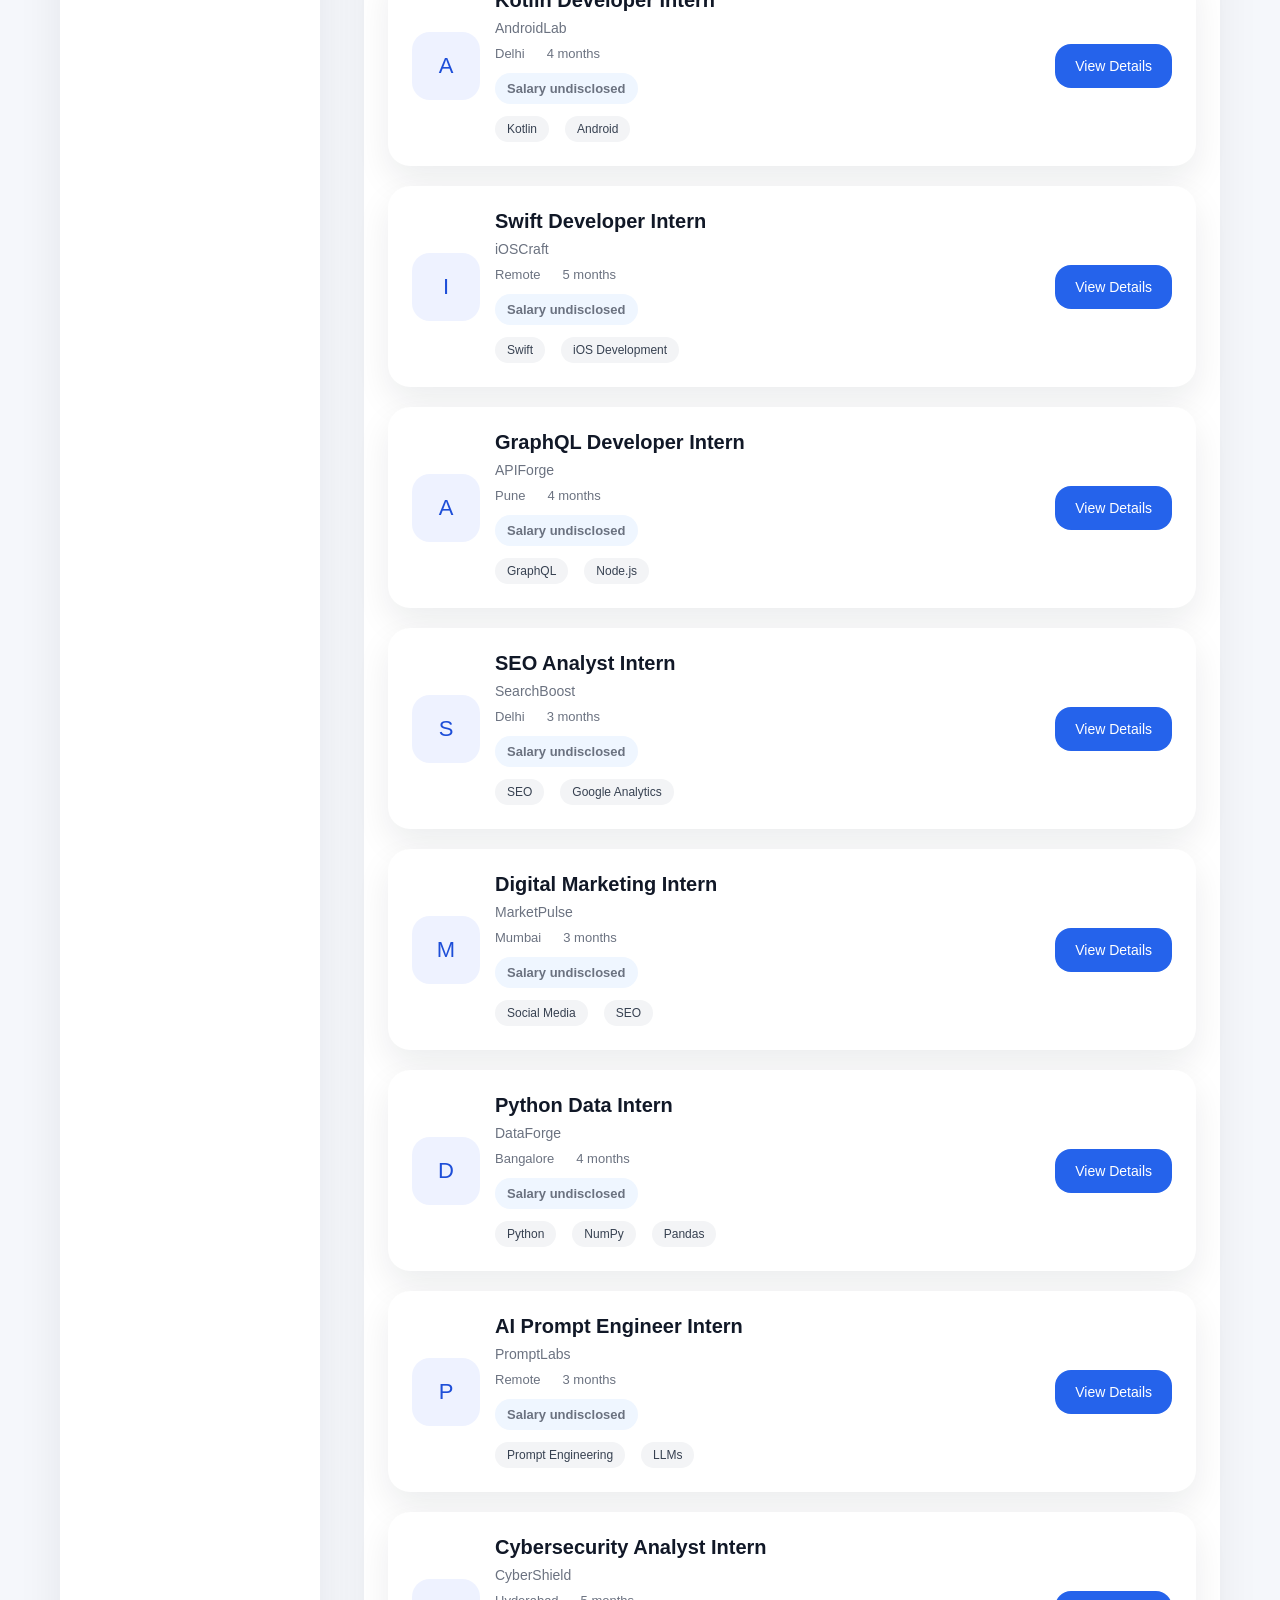
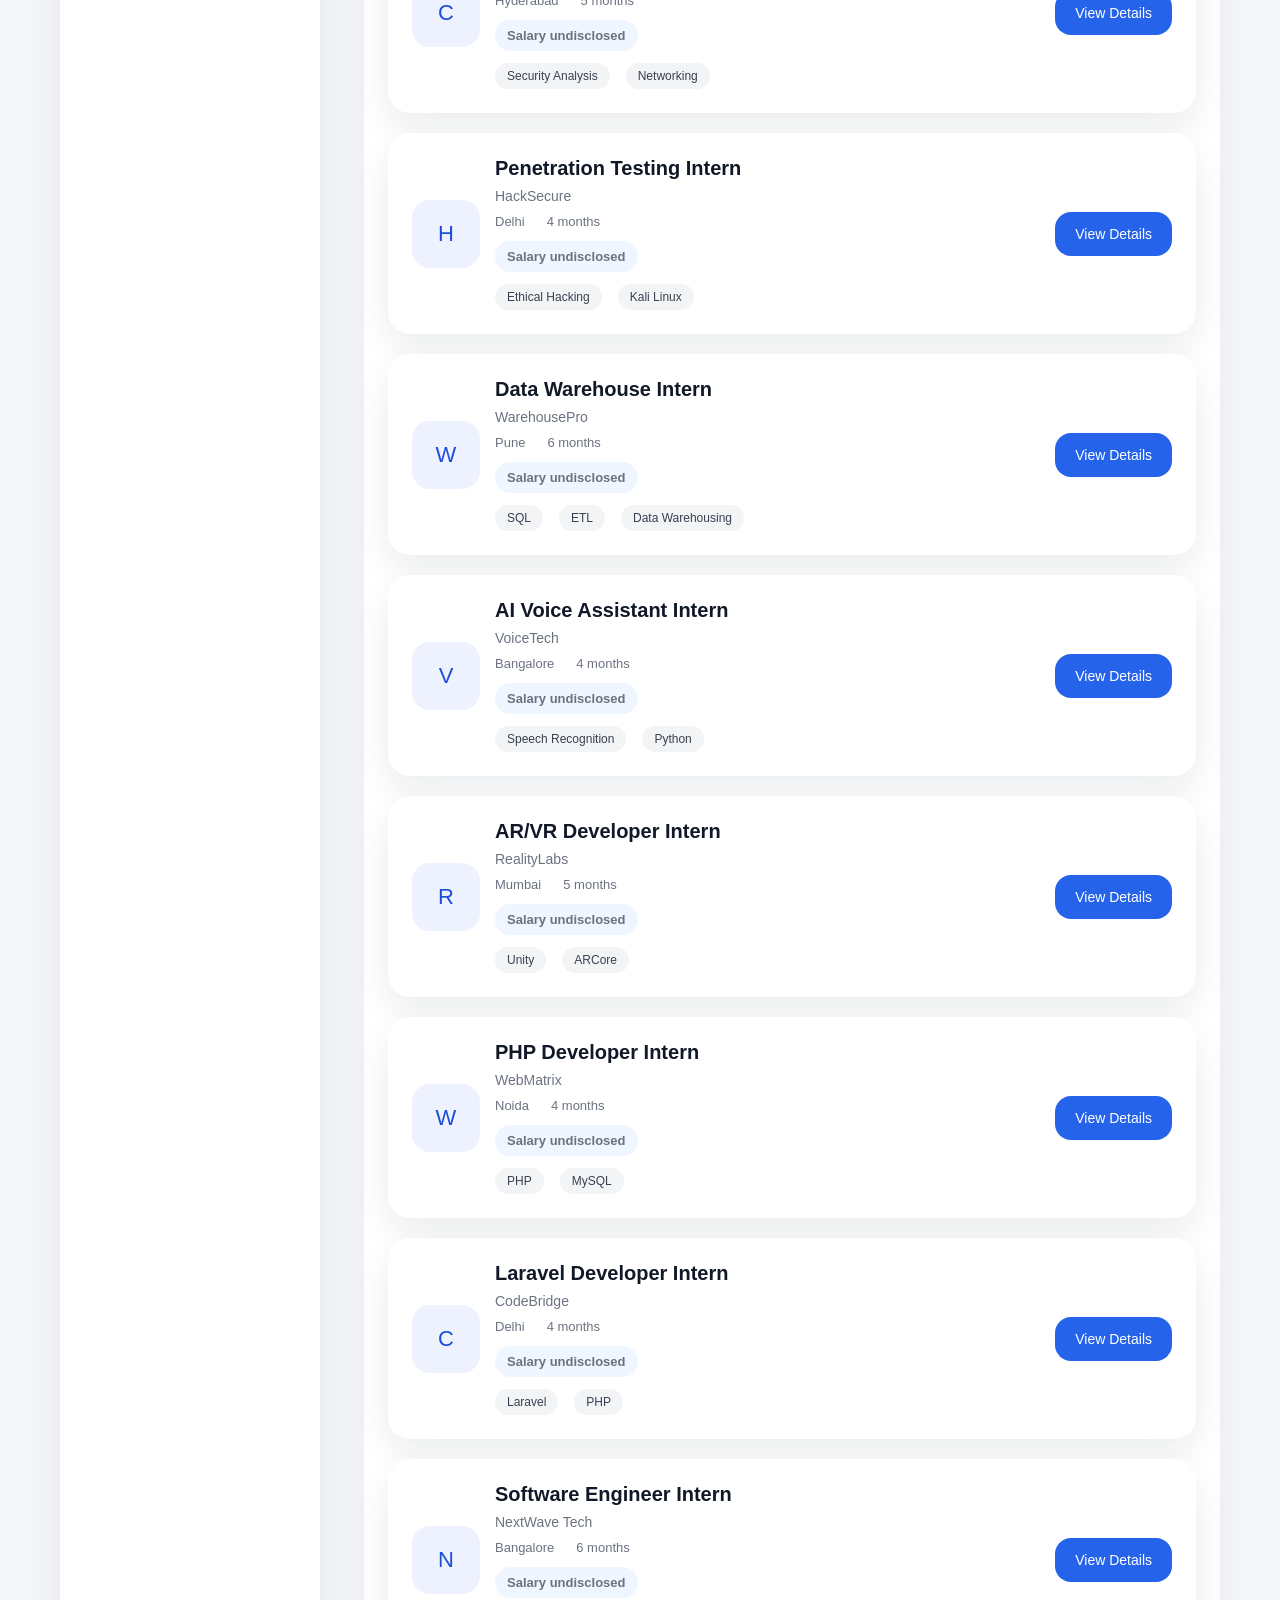
==== commit 9b354145: "added home button" ====
--- a/explore-internships.html
+++ b/explore-internships.html
@@ -10,12 +10,12 @@
 <body>
 
 <header>
-<div class="logo">SeekOn</div>
+<div class="logo"><a href="index.html">SeekOn</a></div>
 
 <div class="search">
   <input type="text" id="searchInput" placeholder="Search internships...">
   <button id="searchBtn" class="search-btn">Search</button>
-  <div class="badge">Remote</div>
+ 
 </div>
 
 <div class="icons">
--- a/css/style.css
+++ b/css/style.css
@@ -647,6 +647,11 @@
 
 .logo{font-weight:700;font-size:18px}
 
+.logo a {
+  text-decoration: none;
+  color: inherit;
+}
+
 .search{
 flex:1;
 margin:0 16px;
@@ -658,7 +663,8 @@
 flex:1;
 padding:10px;
 border:1px solid #ddd;
-border-radius:6px
+border-radius:6px;
+max-width: 300px;
 }
 
 .badge{
@@ -686,10 +692,31 @@
 font-size:12px
 }
 
-.container{
-display:flex;
-padding:24px;
-gap:24px
+/* Only apply explore page layout to actual explore containers */
+.explore-container {
+display:grid;
+grid-template-columns:280px 1fr;
+gap:24px;
+max-width:1200px;
+margin:32px auto;
+padding:0 20px;
+}
+
+/* Fallback for the .container used in explore pages */
+body > .container {
+display:grid;
+grid-template-columns:280px 1fr;
+gap:24px;
+max-width:1200px;
+margin:32px auto;
+padding:0 20px;
+}
+
+body > section > .container {
+display:block !important;
+max-width:1200px;
+margin:0 auto;
+padding:0 20px;
 }
 
 .sidebar{
